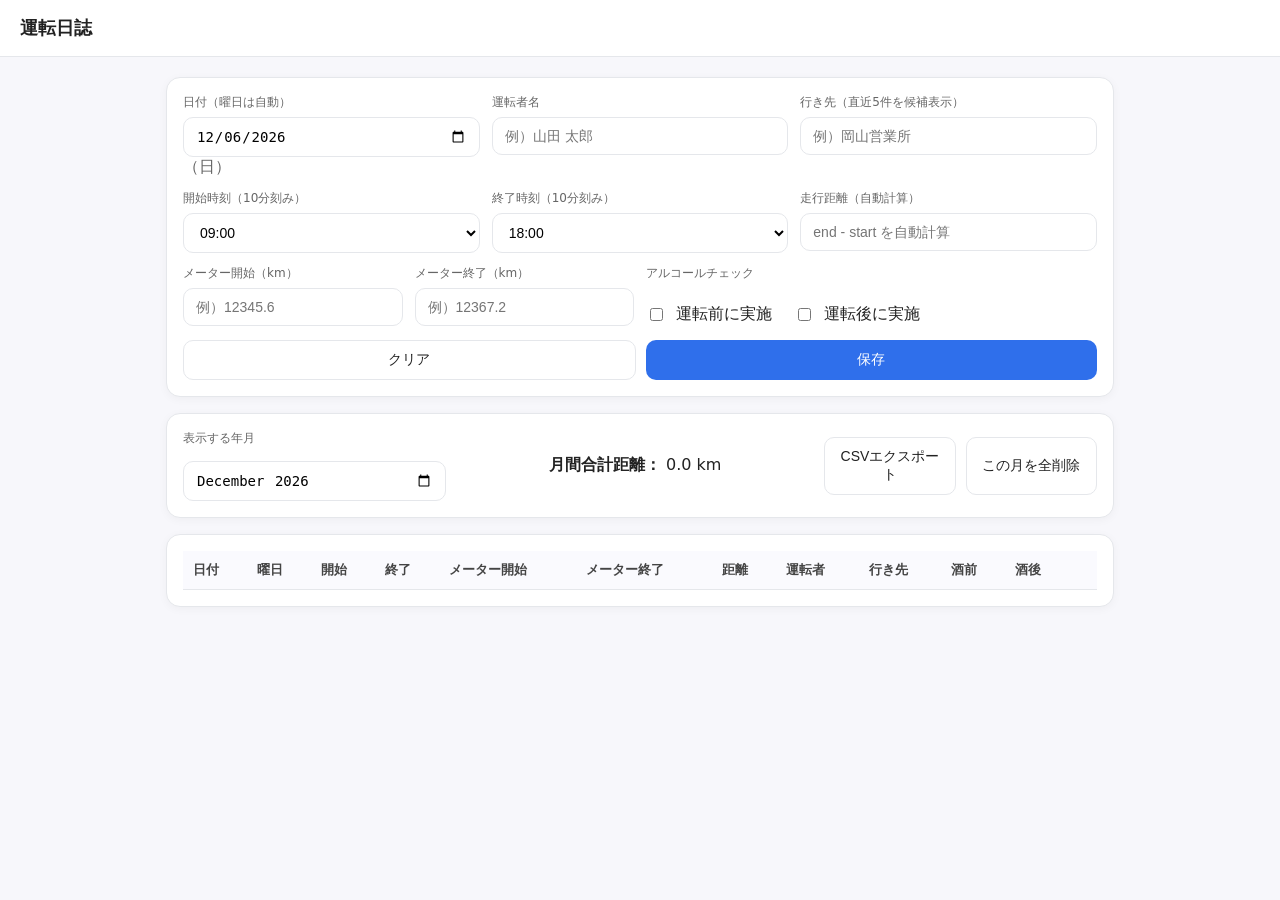
==== index.html @ 1d0e56ef "Update index.html" ====
<!doctype html>
<html lang="ja">
<head>
<meta charset="utf-8"/>
<meta name="viewport" content="width=device-width, initial-scale=1"/>
<title>運転日誌（同期版）</title>
<style>
:root{--bg:#f7f7fb;--card:#fff;--text:#222;--muted:#666;--accent:#2f6feb;--border:#e5e7eb}
*{box-sizing:border-box}
body{margin:0;background:var(--bg);color:var(--text);font-family:system-ui,-apple-system,Segoe UI,Roboto,Helvetica,Arial,sans-serif}
header{padding:16px 20px;border-bottom:1px solid var(--border);background:#fff;position:sticky;top:0;z-index:2}
header h1{margin:0;font-size:18px}
main{max-width:980px;margin:20px auto;padding:0 16px;display:grid;gap:16px}
.card{background:var(--card);border:1px solid var(--border);border-radius:14px;box-shadow:0 2px 10px rgba(0,0,0,.04)}
.section{padding:16px}
.grid{display:grid;gap:12px}
.grid.cols-2{grid-template-columns:repeat(2,minmax(0,1fr))}
.grid.cols-3{grid-template-columns:repeat(3,minmax(0,1fr))}
label{font-size:12px;color:var(--muted);display:block;margin-bottom:6px}
input,select,button{width:100%;padding:10px 12px;border:1px solid var(--border);border-radius:10px;background:#fff;font-size:14px}
input[type="checkbox"]{width:auto}
.row{display:flex;gap:10px;align-items:center;flex-wrap:wrap}
.btn{background:var(--accent);color:#fff;border:none;cursor:pointer}
.btn.secondary{background:#fff;color:#222;border:1px solid var(--border)}
.right{display:flex;gap:10px;justify-content:flex-end}
table{width:100%;border-collapse:collapse;font-size:13px}
th,td{padding:10px;border-bottom:1px solid var(--border);text-align:left;white-space:nowrap}
th{background:#fafafe;color:#444;font-weight:600}
.muted{color:var(--muted)}
.totals{display:flex;justify-content:space-between;align-items:center;gap:12px;flex-wrap:wrap}
@media (max-width:720px){.grid.cols-2,.grid.cols-3{grid-template-columns:1fr}}
</style>
</head>
<body>
<header><h1>運転日誌</h1></header>

<main>
  <!-- 入力フォーム -->
  <section class="card section">
    <div class="grid cols-3">
      <div>
        <label>日付（曜日は自動）</label>
        <input type="date" id="date">
        <div class="muted" id="weekday" aria-live="polite"></div>
      </div>
      <div>
        <label>運転者名</label>
        <input id="driver" placeholder="例）山田 太郎">
      </div>
      <div>
        <label>行き先（直近5件を候補表示）</label>
        <input id="destination" list="destList" placeholder="例）岡山営業所">
        <datalist id="destList"></datalist>
      </div>
    </div>

    <div class="grid cols-3" style="margin-top:12px">
      <div>
        <label>開始時刻（10分刻み）</label>
        <select id="startTime"></select>
      </div>
      <div>
        <label>終了時刻（10分刻み）</label>
        <select id="endTime"></select>
      </div>
      <div>
        <label>走行距離（自動計算）</label>
        <input id="distance" type="number" step="0.1" placeholder="end - start を自動計算" disabled>
      </div>
    </div>

    <div class="grid cols-2" style="margin-top:12px">
      <div class="grid cols-2">
        <div>
          <label>メーター開始（km）</label>
          <input id="odoStart" type="number" step="0.1" placeholder="例）12345.6">
        </div>
        <div>
          <label>メーター終了（km）</label>
          <input id="odoEnd" type="number" step="0.1" placeholder="例）12367.2">
        </div>
      </div>
      <div class="grid">
        <label>アルコールチェック</label>
        <div class="row">
          <input id="alcoholBefore" type="checkbox"><span>運転前に実施</span>
          <input id="alcoholAfter" type="checkbox" style="margin-left:16px"><span>運転後に実施</span>
        </div>
      </div>
    </div>

    <div class="right" style="margin-top:14px">
      <button class="btn secondary" id="clearForm">クリア</button>
      <button class="btn" id="save">保存</button>
    </div>
  </section>

  <!-- フィルタ & 集計 -->
  <section class="card section">
    <div class="totals">
      <div class="row" style="gap:8px">
        <label>表示する年月</label>
        <input type="month" id="monthFilter">
      </div>
      <div>
        <strong>月間合計距離：</strong>
        <span id="monthlyTotal">0.0</span> km
      </div>
      <div class="right">
        <button class="btn secondary" id="exportCsv">CSVエクスポート</button>
        <button class="btn secondary" id="deleteMonth">この月を全削除</button>
      </div>
    </div>
  </section>

  <!-- 一覧 -->
  <section class="card section">
    <div style="overflow:auto">
      <table id="table">
        <thead>
          <tr>
            <th>日付</th>
            <th>曜日</th>
            <th>開始</th>
            <th>終了</th>
            <th>メーター開始</th>
            <th>メーター終了</th>
            <th>距離</th>
            <th>運転者</th>
            <th>行き先</th>
            <th>酒前</th>
            <th>酒後</th>
            <th></th>
          </tr>
        </thead>
        <tbody></tbody>
      </table>
    </div>
  </section>
</main>

<script>
// === あなたのGAS URL（/exec） ===
const API_BASE = 'https://script.google.com/macros/s/AKfycbyMxpKLVGJuL5m6e-2Pxe4Hq-10i634lwPQ8N2By3hgVvMwodo6Y9wroMM7Lb8ryRH3ng/exec';

// ---- API helpers ----
async function apiGet(params){
  const url = API_BASE + '?' + new URLSearchParams(params).toString();
  const res = await fetch(url, { method:'GET' });
  if(!res.ok) throw new Error('GET ' + res.status);
  return res.json();
}
async function apiPost(payload){
  // プリフライト回避のため、ヘッダを付けず FormData で送る
  const fd = new FormData();
  fd.append('body', JSON.stringify(payload));

  const res = await fetch(API_BASE, { method:'POST', body: fd });
  if(!res.ok){ const t=await res.text().catch(()=> ''); throw new Error('POST '+res.status+' '+t); }
  return res.json();
}

// ---- Utils ----
const jpWeek = ["日","月","火","水","木","金","土"];
const pad = n => String(n).padStart(2,"0");
const isNum = v => typeof v === "number" && !Number.isNaN(v);
const toNumOrNull = (v) => { const n = Number(v); return Number.isFinite(n) ? n : null; };

function makeTimeOptions(){
  const selStart = document.getElementById("startTime");
  const selEnd = document.getElementById("endTime");
  selStart.innerHTML = ""; selEnd.innerHTML = "";
  for(let h=0; h<24; h++){
    for(let m=0; m<60; m+=10){
      const v = `${pad(h)}:${pad(m)}`;
      selStart.appendChild(new Option(v, v));
      selEnd.appendChild(new Option(v, v));
    }
  }
  selStart.value="09:00"; selEnd.value="18:00";
}
function getWeekdayStr(dateStr){
  if(!dateStr) return "";
  const d = new Date(dateStr + "T00:00:00");
  if(Number.isNaN(d.getTime())) return "";
  return jpWeek[d.getDay()];
}
function ymKey(dateStr){
  const d = new Date(dateStr + "T00:00:00");
  return `${d.getFullYear()}-${pad(d.getMonth()+1)}`;
}
function calcDistance(){
  const s = toNumOrNull(document.getElementById("odoStart").value);
  const e = toNumOrNull(document.getElementById("odoEnd").value);
  const out = document.getElementById("distance");
  if(isNum(s) && isNum(e) && e>=s) out.value=(e-s).toFixed(1);
  else out.value="";
}

// ---- Server storage (GAS) ----
async function loadMonth(month){
  const j = await apiGet({ action:'list', month });
  if(!j.ok) throw new Error(j.error||'list failed');
  return Array.isArray(j.rows) ? j.rows : [];
}
async function saveRowToServer(row){
  const j = await apiPost({ action:'save', row });
  if(!j.ok) throw new Error(j.error||'save failed');
}
async function deleteMonthOnServer(month){
  const j = await apiPost({ action:'deletemonth', month });
  if(!j.ok) throw new Error(j.error||'delete failed');
}
async function fetchDestHistory(){
  const j = await apiGet({ action:'destlist' });
  if(!j.ok) throw new Error(j.error||'destlist failed');
  return Array.isArray(j.list) ? j.list : [];
}
function renderDestListFrom(list){
  const dl = document.getElementById("destList");
  dl.innerHTML = "";
  list.forEach(txt => dl.appendChild(new Option(txt, txt)));
}

// ---- Table render（サーバデータを日付→開始で並べ替え）----
function safeFixed(value, digits=1){ return isNum(value) ? value.toFixed(digits) : ""; }

async function renderTable(){
  const month = document.getElementById("monthFilter").value;
  const tbody = document.querySelector("#table tbody");
  tbody.innerHTML = "";
  let total = 0;

  const rows = (await loadMonth(month))
    .slice()
    .sort((a,b)=>{
      const da = new Date((a.date||"") + "T00:00:00").getTime();
      const db = new Date((b.date||"") + "T00:00:00").getTime();
      if(da !== db) return da - db;
      return String(a.startTime||"").localeCompare(String(b.startTime||""));
    });

  rows.forEach((r) => {
    const tr = document.createElement("tr");
    const cells = [
      r.date || "", r.weekday || "",
      r.startTime || "", r.endTime || "",
      safeFixed(r.odoStart), safeFixed(r.odoEnd), safeFixed(r.distance),
      r.driver || "", r.destination || "",
      r.alcoholBefore ? "✓" : "", r.alcoholAfter ? "✓" : ""
    ];
    cells.forEach(c=>{
      const td=document.createElement("td"); td.textContent=(c ?? ""); tr.appendChild(td);
    });
    const tdAct = document.createElement("td");
    const del = document.createElement("button");
    del.textContent="削除"; del.className="btn secondary";
    del.onclick = async () => {
      if(!confirm(`${month} の全データを削除します。よろしいですか？`)) return;
      await deleteMonthOnServer(month);
      await renderTable();
    };
    tdAct.appendChild(del); tr.appendChild(tdAct);
    tbody.appendChild(tr);
    if(isNum(r.distance)) total += r.distance;
  });
  document.getElementById("monthlyTotal").textContent = total.toFixed(1);
}

// CSVエクスポート（サーバから読み直して生成）
async function exportCSV(){
  const m = document.getElementById("monthFilter").value;
  const rows = (await loadMonth(m)).slice().sort((a,b)=>{
    const da = new Date((a.date||"")+"T00:00:00").getTime();
    const db = new Date((b.date||"")+"T00:00:00").getTime();
    if(da!==db) return da-db;
    return String(a.startTime||"").localeCompare(String(b.startTime||""));
  });
  const header = ["日付","曜日","開始","終了","メーター開始","メーター終了","距離(km)","運転者","行き先","酒前","酒後"];
  const lines = [header.join(",")].concat(rows.map(r=>[
    r.date||"", r.weekday||"", r.startTime||"", r.endTime||"",
    isNum(r.odoStart)?r.odoStart:"", isNum(r.odoEnd)?r.odoEnd:"", isNum(r.distance)?r.distance:"",
    `"${String(r.driver||"").replace(/"/g,'""')}"`,
    `"${String(r.destination||"").replace(/"/g,'""')}"`,
    r.alcoholBefore?1:0, r.alcoholAfter?1:0
  ].join(",")));
  const blob = new Blob([lines.join("\n")],{type:"text/csv;charset=utf-8"});
  const a = document.createElement("a");
  a.href = URL.createObjectURL(blob);
  a.download = `drivelog_${m}.csv`;
  a.click();
  URL.revokeObjectURL(a.href);
}

// ---- Init ----
(function init(){
  makeTimeOptions();

  const today = new Date();
  const todayStr = `${today.getFullYear()}-${pad(today.getMonth()+1)}-${pad(today.getDate())}`;
  document.getElementById("date").value = todayStr;
  document.getElementById("weekday").textContent = `（${getWeekdayStr(todayStr)}）`;
  document.getElementById("monthFilter").value = ymKey(todayStr);

  // Events
  document.getElementById("date").addEventListener("change", e=>{
    const d = e.target.value;
    document.getElementById("weekday").textContent = `（${getWeekdayStr(d)}）`;
    document.getElementById("monthFilter").value = ymKey(d);
    renderTable();
  });
  document.getElementById("odoStart").addEventListener("input", calcDistance);
  document.getElementById("odoEnd").addEventListener("input", calcDistance);

  document.getElementById("save").addEventListener("click", async ()=>{
    try{
      const date = document.getElementById("date").value;
      if(!date){ alert("日付を入力してください"); return; }

      const odoStart = toNumOrNull(document.getElementById("odoStart").value);
      const odoEnd   = toNumOrNull(document.getElementById("odoEnd").value);
      if(isNum(odoStart) && isNum(odoEnd) && odoEnd < odoStart){
        alert("メーター終了はメーター開始以上にしてください");
        return;
      }

      const distanceField = document.getElementById("distance").value;
      const calc = (isNum(odoStart)&&isNum(odoEnd)) ? (odoEnd - odoStart) : null;
      const distance = toNumOrNull(distanceField) ?? calc;

      const row = {
        date,
        weekday: getWeekdayStr(date),
        startTime: document.getElementById("startTime").value || "",
        endTime: document.getElementById("endTime").value || "",
        odoStart: odoStart ?? null,
        odoEnd:   odoEnd   ?? null,
        distance: distance ?? null,
        driver: (document.getElementById("driver").value || "").trim(),
        destination: (document.getElementById("destination").value || "").trim(),
        alcoholBefore: document.getElementById("alcoholBefore").checked,
        alcoholAfter: document.getElementById("alcoholAfter").checked
      };

      await saveRowToServer(row);
      alert("保存しました");

      const list = await fetchDestHistory();
      renderDestListFrom(list);

      await renderTable();
    }catch(err){
      console.error(err);
      alert("保存中にエラー: " + err.message);
    }
  });

  document.getElementById("clearForm").addEventListener("click", ()=>{
    ["driver","destination","odoStart","odoEnd","distance"].forEach(id=>document.getElementById(id).value="");
    document.getElementById("startTime").value="09:00";
    document.getElementById("endTime").value="18:00";
    document.getElementById("alcoholBefore").checked=false;
    document.getElementById("alcoholAfter").checked=false;
  });

  document.getElementById("monthFilter").addEventListener("change", ()=>renderTable());
  document.getElementById("exportCsv").addEventListener("click", ()=>exportCSV());
  document.getElementById("deleteMonth").addEventListener("click", async ()=>{
    const m = document.getElementById("monthFilter").value;
    if(confirm(`${m} の全データを削除します。よろしいですか？`)){
      await deleteMonthOnServer(m);
      await renderTable();
    }
  });

  (async ()=>{
    try{
      const list = await fetchDestHistory();
      renderDestListFrom(list);
    }catch(e){ console.warn('destlist failed', e); }
    await renderTable();
  })();
})();
</script>
</body>
</html>
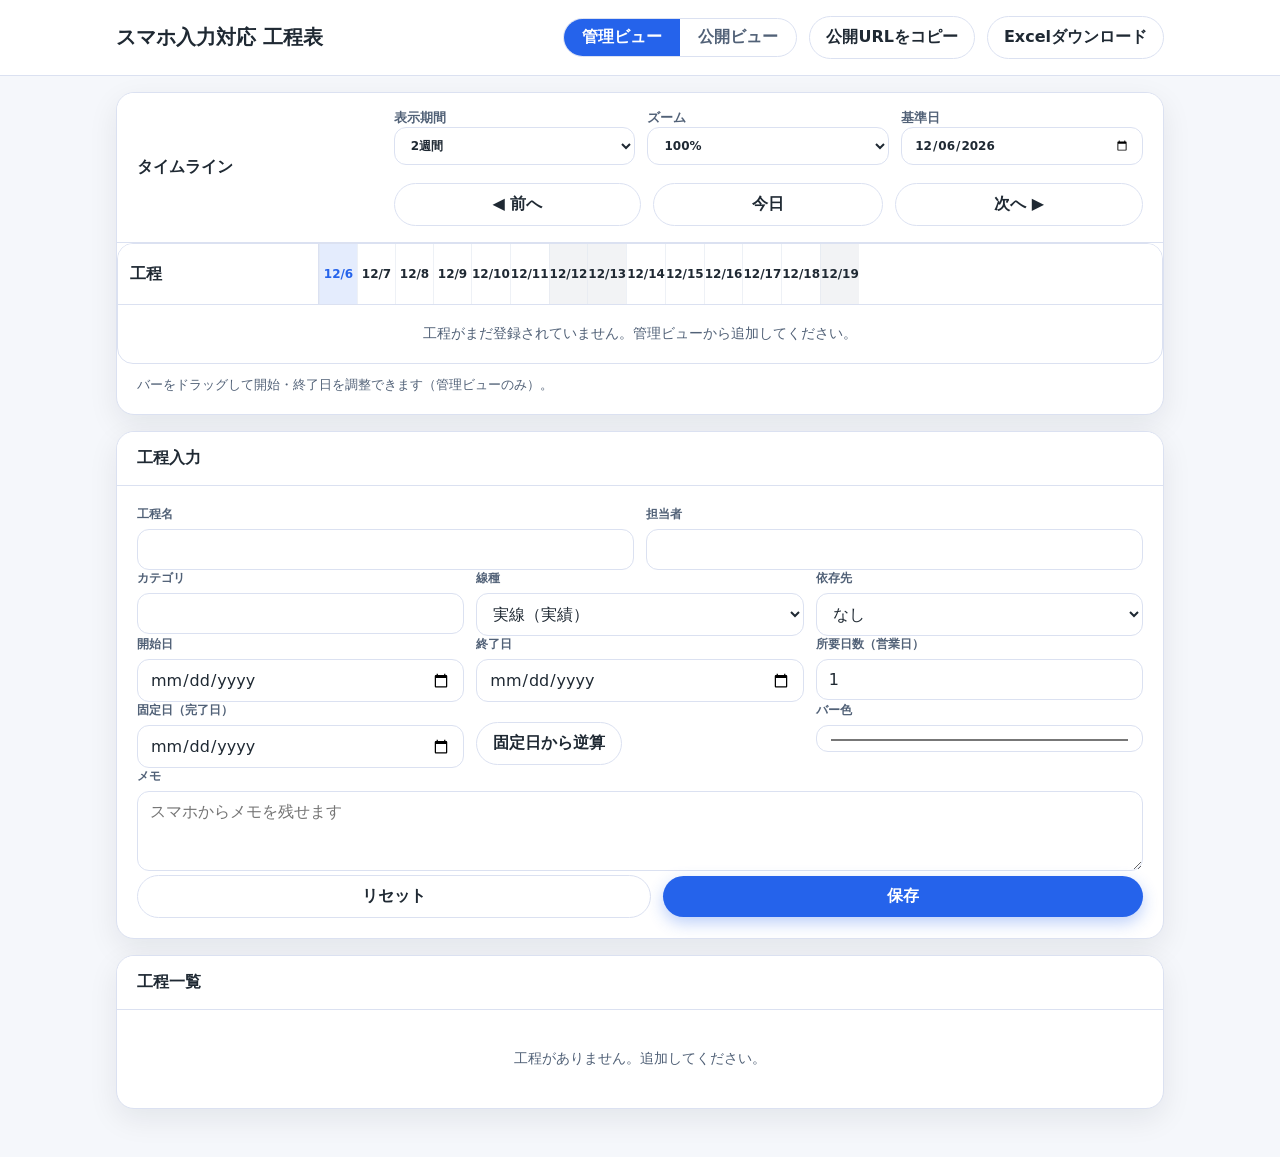
==== commit 795cbc38: "feat: build mobile-friendly process planner" ====
--- a/index.html
+++ b/index.html
@@ -1,386 +1,1405 @@
 <!doctype html>
 <html lang="ja">
 <head>
-<meta charset="utf-8"/>
-<meta name="viewport" content="width=device-width, initial-scale=1"/>
-<title>運転日誌（同期版）</title>
-<style>
-:root{--bg:#f7f7fb;--card:#fff;--text:#222;--muted:#666;--accent:#2f6feb;--border:#e5e7eb}
-*{box-sizing:border-box}
-body{margin:0;background:var(--bg);color:var(--text);font-family:system-ui,-apple-system,Segoe UI,Roboto,Helvetica,Arial,sans-serif}
-header{padding:16px 20px;border-bottom:1px solid var(--border);background:#fff;position:sticky;top:0;z-index:2}
-header h1{margin:0;font-size:18px}
-main{max-width:980px;margin:20px auto;padding:0 16px;display:grid;gap:16px}
-.card{background:var(--card);border:1px solid var(--border);border-radius:14px;box-shadow:0 2px 10px rgba(0,0,0,.04)}
-.section{padding:16px}
-.grid{display:grid;gap:12px}
-.grid.cols-2{grid-template-columns:repeat(2,minmax(0,1fr))}
-.grid.cols-3{grid-template-columns:repeat(3,minmax(0,1fr))}
-label{font-size:12px;color:var(--muted);display:block;margin-bottom:6px}
-input,select,button{width:100%;padding:10px 12px;border:1px solid var(--border);border-radius:10px;background:#fff;font-size:14px}
-input[type="checkbox"]{width:auto}
-.row{display:flex;gap:10px;align-items:center;flex-wrap:wrap}
-.btn{background:var(--accent);color:#fff;border:none;cursor:pointer}
-.btn.secondary{background:#fff;color:#222;border:1px solid var(--border)}
-.right{display:flex;gap:10px;justify-content:flex-end}
-table{width:100%;border-collapse:collapse;font-size:13px}
-th,td{padding:10px;border-bottom:1px solid var(--border);text-align:left;white-space:nowrap}
-th{background:#fafafe;color:#444;font-weight:600}
-.muted{color:var(--muted)}
-.totals{display:flex;justify-content:space-between;align-items:center;gap:12px;flex-wrap:wrap}
-@media (max-width:720px){.grid.cols-2,.grid.cols-3{grid-template-columns:1fr}}
-</style>
+  <meta charset="utf-8" />
+  <meta name="viewport" content="width=device-width, initial-scale=1" />
+  <title>スマホ入力対応 工程表</title>
+  <style>
+    :root {
+      color-scheme: light;
+      --bg: #f5f7fb;
+      --card: #ffffff;
+      --border: #dbe1f1;
+      --text: #1f2933;
+      --muted: #516177;
+      --accent: #2563eb;
+      --accent-soft: rgba(37, 99, 235, 0.16);
+      --danger: #e11d48;
+    }
+    * {
+      box-sizing: border-box;
+    }
+    body {
+      margin: 0;
+      font-family: "Noto Sans JP", "Hiragino Kaku Gothic ProN", system-ui, -apple-system, BlinkMacSystemFont, "Segoe UI", sans-serif;
+      background: var(--bg);
+      color: var(--text);
+    }
+    header {
+      position: sticky;
+      top: 0;
+      z-index: 20;
+      background: rgba(255, 255, 255, 0.92);
+      backdrop-filter: blur(10px);
+      border-bottom: 1px solid var(--border);
+    }
+    header .inner {
+      max-width: 1080px;
+      margin: 0 auto;
+      padding: 16px;
+      display: flex;
+      gap: 16px;
+      justify-content: space-between;
+      align-items: center;
+      flex-wrap: wrap;
+    }
+    h1 {
+      margin: 0;
+      font-size: 20px;
+      font-weight: 600;
+    }
+    main {
+      max-width: 1080px;
+      margin: 16px auto 48px;
+      padding: 0 16px;
+      display: grid;
+      gap: 16px;
+    }
+    .card {
+      background: var(--card);
+      border-radius: 18px;
+      border: 1px solid var(--border);
+      box-shadow: 0 10px 30px rgba(15, 23, 42, 0.08);
+      overflow: hidden;
+    }
+    .card > header,
+    .card > .section-header {
+      padding: 16px 20px;
+      border-bottom: 1px solid var(--border);
+      font-weight: 600;
+      display: flex;
+      gap: 12px;
+      align-items: center;
+      justify-content: space-between;
+    }
+    .card > .section-header h2 {
+      font-size: 16px;
+      margin: 0;
+    }
+    .card-body {
+      padding: 20px;
+      display: grid;
+      gap: 16px;
+    }
+    label {
+      font-size: 12px;
+      font-weight: 600;
+      color: var(--muted);
+      display: block;
+      margin-bottom: 6px;
+    }
+    input,
+    select,
+    textarea,
+    button {
+      font: inherit;
+    }
+    input,
+    select,
+    textarea {
+      width: 100%;
+      border-radius: 12px;
+      border: 1px solid var(--border);
+      padding: 10px 12px;
+      background: #fff;
+      color: var(--text);
+    }
+    textarea {
+      min-height: 80px;
+      resize: vertical;
+    }
+    button {
+      border-radius: 999px;
+      border: none;
+      padding: 10px 16px;
+      display: inline-flex;
+      gap: 6px;
+      align-items: center;
+      justify-content: center;
+      cursor: pointer;
+      font-weight: 600;
+      transition: transform 0.15s ease, box-shadow 0.15s ease;
+    }
+    button.primary {
+      background: var(--accent);
+      color: #fff;
+      box-shadow: 0 6px 16px rgba(37, 99, 235, 0.3);
+    }
+    button.secondary {
+      background: #fff;
+      color: var(--text);
+      border: 1px solid var(--border);
+    }
+    button.danger {
+      background: var(--danger);
+      color: #fff;
+    }
+    button:active {
+      transform: scale(0.97);
+    }
+    .muted {
+      color: var(--muted);
+      font-size: 13px;
+    }
+    .controls,
+    .toolbar {
+      display: flex;
+      flex-wrap: wrap;
+      gap: 12px;
+      align-items: center;
+    }
+    .controls > * {
+      flex: 1 1 160px;
+    }
+    .toolbar button {
+      flex: 1 1 auto;
+    }
+    .timeline-wrapper {
+      overflow-x: auto;
+      border-radius: 16px;
+      border: 1px solid var(--border);
+      background: #fff;
+      position: relative;
+    }
+    .timeline-content {
+      min-width: 280px;
+      position: relative;
+      --day-width: 44px;
+    }
+    .timeline-header,
+    .timeline-row {
+      display: grid;
+      grid-template-columns: 200px 1fr;
+      position: relative;
+    }
+    .timeline-header {
+      background: #fff;
+      border-bottom: 1px solid var(--border);
+      z-index: 2;
+    }
+    .timeline-label,
+    .timeline-day-strip {
+      position: relative;
+    }
+    .timeline-label {
+      padding: 12px;
+      font-weight: 600;
+      display: flex;
+      align-items: center;
+      gap: 6px;
+    }
+    .timeline-day-strip {
+      display: flex;
+      border-left: 1px solid var(--border);
+    }
+    .day-cell {
+      position: relative;
+      flex: 0 0 var(--day-width);
+      height: 52px;
+      border-left: 1px solid var(--border);
+      display: flex;
+      align-items: center;
+      justify-content: center;
+      font-size: 12px;
+      font-weight: 600;
+    }
+    .day-cell.weekend {
+      background: rgba(94, 106, 133, 0.08);
+    }
+    .day-cell.today {
+      background: rgba(37, 99, 235, 0.12);
+      color: var(--accent);
+    }
+    .timeline-row .timeline-label {
+      border-bottom: 1px solid var(--border);
+      background: linear-gradient(90deg, rgba(255, 255, 255, 0.96), rgba(255, 255, 255, 0));
+      position: sticky;
+      left: 0;
+      z-index: 1;
+    }
+    .timeline-row .timeline-day-strip {
+      border-bottom: 1px solid var(--border);
+      position: relative;
+      height: 60px;
+    }
+    .timeline-row:last-child .timeline-day-strip,
+    .timeline-row:last-child .timeline-label {
+      border-bottom: none;
+    }
+    .timeline-day-strip .day-cell {
+      height: 60px;
+      border-left: 1px solid rgba(226, 232, 240, 0.6);
+    }
+    .timeline-day-strip::after {
+      content: "";
+      position: absolute;
+      inset: 0;
+      pointer-events: none;
+    }
+    .today-line {
+      position: absolute;
+      top: 0;
+      bottom: 0;
+      width: 2px;
+      background: var(--accent);
+      z-index: 2;
+      pointer-events: none;
+    }
+    .task-bar {
+      position: absolute;
+      top: 50%;
+      transform: translateY(-50%);
+      height: 18px;
+      border-radius: 999px;
+      background: var(--accent-soft);
+      border: 2px solid var(--accent);
+      display: flex;
+      align-items: center;
+      padding: 0 12px;
+      gap: 8px;
+      color: var(--accent);
+      font-size: 12px;
+      font-weight: 600;
+      cursor: grab;
+      touch-action: pan-y;
+    }
+    .task-bar.dashed {
+      border-style: dashed;
+      background: rgba(37, 99, 235, 0.06);
+    }
+    .task-bar::after {
+      content: "";
+      position: absolute;
+      top: 50%;
+      right: -12px;
+      transform: translateY(-50%);
+      border-left: 12px solid currentColor;
+      border-top: 9px solid transparent;
+      border-bottom: 9px solid transparent;
+      opacity: 0.7;
+    }
+    .task-bar.dashed::after {
+      border-left-style: dashed;
+      border-left-color: rgba(37, 99, 235, 0.9);
+    }
+    .task-bar[data-mode="read-only"] {
+      cursor: default;
+    }
+    .handle {
+      position: absolute;
+      top: 0;
+      width: 16px;
+      height: 100%;
+      cursor: col-resize;
+      z-index: 2;
+    }
+    .handle.start { left: -4px; }
+    .handle.end { right: -16px; }
+    .handle.move {
+      inset: 0;
+      cursor: grab;
+      z-index: 1;
+    }
+    .task-meta {
+      font-size: 11px;
+      color: var(--muted);
+      display: block;
+    }
+    .list-table {
+      width: 100%;
+      border-collapse: collapse;
+      font-size: 13px;
+    }
+    .list-table th,
+    .list-table td {
+      padding: 10px 6px;
+      border-bottom: 1px solid var(--border);
+      text-align: left;
+    }
+    .list-table tbody tr {
+      cursor: pointer;
+    }
+    .badge {
+      display: inline-flex;
+      align-items: center;
+      justify-content: center;
+      border-radius: 999px;
+      padding: 2px 8px;
+      font-size: 11px;
+      background: rgba(37, 99, 235, 0.12);
+      color: var(--accent);
+      margin-left: 6px;
+    }
+    .empty-state {
+      padding: 20px;
+      text-align: center;
+      color: var(--muted);
+      font-size: 14px;
+    }
+    .public-only {
+      display: none;
+    }
+    .view-toggle {
+      display: inline-flex;
+      border-radius: 999px;
+      border: 1px solid var(--border);
+      background: rgba(255, 255, 255, 0.8);
+      overflow: hidden;
+    }
+    .view-toggle button {
+      border-radius: 0;
+      border: none;
+      background: transparent;
+      color: var(--muted);
+      padding: 8px 18px;
+      font-weight: 600;
+    }
+    .view-toggle button.active {
+      background: var(--accent);
+      color: #fff;
+      box-shadow: none;
+    }
+    .field-grid {
+      display: grid;
+      gap: 12px;
+    }
+    @media (min-width: 720px) {
+      .field-grid.cols-2 {
+        grid-template-columns: repeat(2, minmax(0, 1fr));
+      }
+      .field-grid.cols-3 {
+        grid-template-columns: repeat(3, minmax(0, 1fr));
+      }
+    }
+    @media (max-width: 719px) {
+      .timeline-header,
+      .timeline-row {
+        grid-template-columns: 160px 1fr;
+      }
+      .timeline-content {
+        --day-width: 52px;
+      }
+    }
+  </style>
+  <script src="https://cdn.sheetjs.com/xlsx-latest/package/dist/shim.min.js"></script>
+  <script src="https://cdn.sheetjs.com/xlsx-latest/package/dist/xlsx.full.min.js"></script>
 </head>
 <body>
-<header><h1>運転日誌</h1></header>
-
-<main>
-  <!-- 入力フォーム -->
-  <section class="card section">
-    <div class="grid cols-3">
-      <div>
-        <label>日付（曜日は自動）</label>
-        <input type="date" id="date">
-        <div class="muted" id="weekday" aria-live="polite"></div>
-      </div>
-      <div>
-        <label>運転者名</label>
-        <input id="driver" placeholder="例）山田 太郎">
-      </div>
-      <div>
-        <label>行き先（直近5件を候補表示）</label>
-        <input id="destination" list="destList" placeholder="例）岡山営業所">
-        <datalist id="destList"></datalist>
+  <header>
+    <div class="inner">
+      <h1>スマホ入力対応 工程表</h1>
+      <div class="toolbar">
+        <div class="view-toggle" role="group" aria-label="ビュー切替">
+          <button type="button" id="adminViewBtn" class="active">管理ビュー</button>
+          <button type="button" id="publicViewBtn">公開ビュー</button>
+        </div>
+        <button type="button" class="secondary" id="copyPublicLink">公開URLをコピー</button>
+        <button type="button" class="secondary" id="downloadExcel">Excelダウンロード</button>
       </div>
     </div>
-
-    <div class="grid cols-3" style="margin-top:12px">
-      <div>
-        <label>開始時刻（10分刻み）</label>
-        <select id="startTime"></select>
+  </header>
+  <main>
+    <section class="card">
+      <header class="section-header">
+        <h2>タイムライン</h2>
+        <div class="controls">
+          <label>
+            <span class="muted">表示期間</span>
+            <select id="rangeSelect">
+              <option value="2w">2週間</option>
+              <option value="1m">1ヶ月</option>
+              <option value="3m">3ヶ月</option>
+            </select>
+          </label>
+          <label>
+            <span class="muted">ズーム</span>
+            <select id="zoomSelect">
+              <option value="1">100%</option>
+              <option value="2">200%</option>
+            </select>
+          </label>
+          <label>
+            <span class="muted">基準日</span>
+            <input type="date" id="anchorDate" />
+          </label>
+          <div class="toolbar" style="flex:1 1 100%;justify-content:flex-end;">
+            <button type="button" class="secondary" id="prevRange">◀︎ 前へ</button>
+            <button type="button" class="secondary" id="todayBtn">今日</button>
+            <button type="button" class="secondary" id="nextRange">次へ ▶︎</button>
+          </div>
+        </div>
+      </header>
+      <div class="timeline-wrapper">
+        <div class="timeline-content" id="timeline"></div>
       </div>
-      <div>
-        <label>終了時刻（10分刻み）</label>
-        <select id="endTime"></select>
+      <div class="muted" style="padding:12px 20px 20px;">バーをドラッグして開始・終了日を調整できます（管理ビューのみ）。</div>
+    </section>
+
+    <section class="card admin-only" id="taskEditor">
+      <header class="section-header">
+        <h2>工程入力</h2>
+      </header>
+      <div class="card-body">
+        <form id="taskForm" autocomplete="off">
+          <input type="hidden" id="taskId" />
+          <div class="field-grid cols-2">
+            <div>
+              <label for="taskName">工程名</label>
+              <input id="taskName" list="taskNameList" required />
+              <datalist id="taskNameList"></datalist>
+            </div>
+            <div>
+              <label for="owner">担当者</label>
+              <input id="owner" list="ownerList" />
+              <datalist id="ownerList"></datalist>
+            </div>
+          </div>
+          <div class="field-grid cols-3">
+            <div>
+              <label for="category">カテゴリ</label>
+              <input id="category" list="categoryList" />
+              <datalist id="categoryList"></datalist>
+            </div>
+            <div>
+              <label for="lineStyle">線種</label>
+              <select id="lineStyle">
+                <option value="solid">実線（実績）</option>
+                <option value="dashed">破線（予定）</option>
+              </select>
+            </div>
+            <div>
+              <label for="dependency">依存先</label>
+              <select id="dependency">
+                <option value="">なし</option>
+              </select>
+            </div>
+          </div>
+          <div class="field-grid cols-3">
+            <div>
+              <label for="startDate">開始日</label>
+              <input type="date" id="startDate" required />
+            </div>
+            <div>
+              <label for="endDate">終了日</label>
+              <input type="date" id="endDate" required />
+            </div>
+            <div>
+              <label for="duration">所要日数（営業日）</label>
+              <input type="number" id="duration" min="1" value="1" />
+            </div>
+          </div>
+          <div class="field-grid cols-3">
+            <div>
+              <label for="fixedEnd">固定日（完了日）</label>
+              <input type="date" id="fixedEnd" />
+            </div>
+            <div>
+              <label>&nbsp;</label>
+              <button type="button" class="secondary" id="recalcFromFixed">固定日から逆算</button>
+            </div>
+            <div>
+              <label for="color">バー色</label>
+              <input type="color" id="color" value="#2563eb" />
+            </div>
+          </div>
+          <div>
+            <label for="memo">メモ</label>
+            <textarea id="memo" placeholder="スマホからメモを残せます"></textarea>
+          </div>
+          <div class="toolbar" style="justify-content:flex-end;">
+            <button type="button" class="secondary" id="resetForm">リセット</button>
+            <button type="button" class="danger" id="deleteTask" style="display:none;">削除</button>
+            <button type="submit" class="primary" id="saveTask">保存</button>
+          </div>
+        </form>
       </div>
-      <div>
-        <label>走行距離（自動計算）</label>
-        <input id="distance" type="number" step="0.1" placeholder="end - start を自動計算" disabled>
-      </div>
-    </div>
-
-    <div class="grid cols-2" style="margin-top:12px">
-      <div class="grid cols-2">
-        <div>
-          <label>メーター開始（km）</label>
-          <input id="odoStart" type="number" step="0.1" placeholder="例）12345.6">
-        </div>
-        <div>
-          <label>メーター終了（km）</label>
-          <input id="odoEnd" type="number" step="0.1" placeholder="例）12367.2">
-        </div>
-      </div>
-      <div class="grid">
-        <label>アルコールチェック</label>
-        <div class="row">
-          <input id="alcoholBefore" type="checkbox"><span>運転前に実施</span>
-          <input id="alcoholAfter" type="checkbox" style="margin-left:16px"><span>運転後に実施</span>
-        </div>
-      </div>
-    </div>
-
-    <div class="right" style="margin-top:14px">
-      <button class="btn secondary" id="clearForm">クリア</button>
-      <button class="btn" id="save">保存</button>
-    </div>
-  </section>
-
-  <!-- フィルタ & 集計 -->
-  <section class="card section">
-    <div class="totals">
-      <div class="row" style="gap:8px">
-        <label>表示する年月</label>
-        <input type="month" id="monthFilter">
-      </div>
-      <div>
-        <strong>月間合計距離：</strong>
-        <span id="monthlyTotal">0.0</span> km
-      </div>
-      <div class="right">
-        <button class="btn secondary" id="exportCsv">CSVエクスポート</button>
-        <button class="btn secondary" id="deleteMonth">この月を全削除</button>
-      </div>
-    </div>
-  </section>
-
-  <!-- 一覧 -->
-  <section class="card section">
-    <div style="overflow:auto">
-      <table id="table">
+    </section>
+
+    <section class="card admin-only">
+      <header class="section-header">
+        <h2>工程一覧</h2>
+      </header>
+      <div class="card-body" id="taskList"></div>
+    </section>
+
+    <section class="card public-only" id="publicInfo">
+      <header class="section-header">
+        <h2>工程一覧</h2>
+      </header>
+      <div class="card-body" id="publicList"></div>
+    </section>
+  </main>
+
+  <script>
+    const STORAGE_KEY = 'process-planner-state-v1';
+    const MEMORY_KEY = 'process-planner-memory-v1';
+
+    const defaultState = () => ({
+      tasks: [],
+      range: '2w',
+      zoom: 1,
+      anchorDate: formatISO(new Date()),
+    });
+
+    let state = loadState();
+    let memory = loadMemory();
+
+    function loadState() {
+      try {
+        const raw = localStorage.getItem(STORAGE_KEY);
+        if (!raw) return defaultState();
+        const parsed = JSON.parse(raw);
+        return {
+          ...defaultState(),
+          ...parsed,
+          tasks: Array.isArray(parsed.tasks) ? parsed.tasks : [],
+        };
+      } catch (e) {
+        console.warn('state load failed', e);
+        return defaultState();
+      }
+    }
+
+    function loadMemory() {
+      try {
+        const raw = localStorage.getItem(MEMORY_KEY);
+        if (!raw) return { names: [], owners: [], categories: [] };
+        const parsed = JSON.parse(raw);
+        return {
+          names: parsed.names ?? [],
+          owners: parsed.owners ?? [],
+          categories: parsed.categories ?? [],
+        };
+      } catch (e) {
+        console.warn('memory load failed', e);
+        return { names: [], owners: [], categories: [] };
+      }
+    }
+
+    function saveState() {
+      localStorage.setItem(STORAGE_KEY, JSON.stringify(state));
+    }
+
+    function saveMemory() {
+      localStorage.setItem(MEMORY_KEY, JSON.stringify(memory));
+    }
+
+    const today = new Date();
+    const MS_PER_DAY = 24 * 60 * 60 * 1000;
+
+    const els = {
+      timeline: document.getElementById('timeline'),
+      range: document.getElementById('rangeSelect'),
+      zoom: document.getElementById('zoomSelect'),
+      anchorDate: document.getElementById('anchorDate'),
+      prevRange: document.getElementById('prevRange'),
+      nextRange: document.getElementById('nextRange'),
+      todayBtn: document.getElementById('todayBtn'),
+      adminViewBtn: document.getElementById('adminViewBtn'),
+      publicViewBtn: document.getElementById('publicViewBtn'),
+      copyPublicLink: document.getElementById('copyPublicLink'),
+      downloadExcel: document.getElementById('downloadExcel'),
+      taskForm: document.getElementById('taskForm'),
+      taskList: document.getElementById('taskList'),
+      publicList: document.getElementById('publicList'),
+      taskId: document.getElementById('taskId'),
+      taskName: document.getElementById('taskName'),
+      owner: document.getElementById('owner'),
+      category: document.getElementById('category'),
+      startDate: document.getElementById('startDate'),
+      endDate: document.getElementById('endDate'),
+      duration: document.getElementById('duration'),
+      fixedEnd: document.getElementById('fixedEnd'),
+      lineStyle: document.getElementById('lineStyle'),
+      dependency: document.getElementById('dependency'),
+      color: document.getElementById('color'),
+      memo: document.getElementById('memo'),
+      resetForm: document.getElementById('resetForm'),
+      deleteTask: document.getElementById('deleteTask'),
+      recalcFromFixed: document.getElementById('recalcFromFixed'),
+    };
+
+    const adminSections = document.querySelectorAll('.admin-only');
+    const publicSections = document.querySelectorAll('.public-only');
+
+    const urlParams = new URLSearchParams(location.search);
+    const modeFromUrl = urlParams.get('mode');
+    let currentMode = modeFromUrl === 'public' ? 'public' : 'admin';
+
+    init();
+
+    function init() {
+      els.range.value = state.range;
+      els.zoom.value = String(state.zoom);
+      els.anchorDate.value = state.anchorDate;
+      renderTimeline();
+      renderTaskList();
+      renderPublicList();
+      populateMemoryLists();
+      populateDependencyList();
+      applyMode();
+      bindEvents();
+    }
+
+    function bindEvents() {
+      els.range.addEventListener('change', () => {
+        state.range = els.range.value;
+        adjustAnchorForRange();
+        saveState();
+        renderTimeline();
+      });
+      els.zoom.addEventListener('change', () => {
+        state.zoom = Number(els.zoom.value);
+        saveState();
+        renderTimeline();
+      });
+      els.anchorDate.addEventListener('change', () => {
+        if (els.anchorDate.value) {
+          state.anchorDate = els.anchorDate.value;
+          saveState();
+          renderTimeline();
+        }
+      });
+      els.prevRange.addEventListener('click', () => shiftAnchor(-1));
+      els.nextRange.addEventListener('click', () => shiftAnchor(1));
+      els.todayBtn.addEventListener('click', () => {
+        state.anchorDate = formatISO(today);
+        els.anchorDate.value = state.anchorDate;
+        saveState();
+        renderTimeline();
+      });
+      els.taskForm.addEventListener('submit', handleFormSubmit);
+      els.resetForm.addEventListener('click', resetForm);
+      els.deleteTask.addEventListener('click', handleDeleteTask);
+      els.recalcFromFixed.addEventListener('click', handleRecalcFromFixed);
+      els.startDate.addEventListener('change', syncDurationFromDates);
+      els.endDate.addEventListener('change', syncDurationFromDates);
+      els.duration.addEventListener('change', handleDurationChange);
+      els.adminViewBtn.addEventListener('click', () => setMode('admin'));
+      els.publicViewBtn.addEventListener('click', () => setMode('public'));
+      els.copyPublicLink.addEventListener('click', copyPublicUrl);
+      els.downloadExcel.addEventListener('click', downloadExcel);
+      window.addEventListener('resize', renderTimeline);
+    }
+
+    function setMode(nextMode) {
+      currentMode = nextMode;
+      if (nextMode === 'public') {
+        urlParams.set('mode', 'public');
+      } else {
+        urlParams.delete('mode');
+      }
+      const newUrl = `${location.pathname}?${urlParams.toString()}`.replace(/\?$/, '');
+      history.replaceState({}, '', newUrl);
+      applyMode();
+      renderTimeline();
+      renderTaskList();
+      renderPublicList();
+    }
+
+    function applyMode() {
+      const isPublic = currentMode === 'public';
+      els.adminViewBtn.classList.toggle('active', !isPublic);
+      els.publicViewBtn.classList.toggle('active', isPublic);
+      adminSections.forEach((el) => (el.style.display = isPublic ? 'none' : 'block'));
+      publicSections.forEach((el) => (el.style.display = isPublic ? 'block' : 'none'));
+    }
+
+    function adjustAnchorForRange() {
+      const anchor = parseISO(state.anchorDate);
+      if (state.range === '1m') {
+        anchor.setDate(1);
+      } else if (state.range === '3m') {
+        anchor.setDate(1);
+        anchor.setMonth(anchor.getMonth() - (anchor.getMonth() % 3));
+      }
+      state.anchorDate = formatISO(anchor);
+      els.anchorDate.value = state.anchorDate;
+    }
+
+    function shiftAnchor(direction) {
+      const anchor = parseISO(state.anchorDate);
+      if (state.range === '2w') {
+        anchor.setDate(anchor.getDate() + direction * 14);
+      } else if (state.range === '1m') {
+        anchor.setMonth(anchor.getMonth() + direction);
+        anchor.setDate(1);
+      } else {
+        anchor.setMonth(anchor.getMonth() + direction * 3);
+        anchor.setDate(1);
+      }
+      state.anchorDate = formatISO(anchor);
+      els.anchorDate.value = state.anchorDate;
+      saveState();
+      renderTimeline();
+    }
+
+    function getRangeDates() {
+      const anchor = parseISO(state.anchorDate);
+      let startDate = new Date(anchor);
+      let totalDays = 14;
+      if (state.range === '1m') {
+        startDate.setDate(1);
+        totalDays = daysInMonth(startDate.getFullYear(), startDate.getMonth());
+      } else if (state.range === '3m') {
+        startDate.setDate(1);
+        const month = startDate.getMonth();
+        const year = startDate.getFullYear();
+        const daysFirstMonth = daysInMonth(year, month);
+        const secondMonth = (month + 1) % 12;
+        const secondYear = month + 1 >= 12 ? year + 1 : year;
+        const daysSecondMonth = daysInMonth(secondYear, secondMonth);
+        const thirdMonth = (month + 2) % 12;
+        const thirdYear = month + 2 >= 12 ? year + 1 : year;
+        const daysThirdMonth = daysInMonth(thirdYear, thirdMonth);
+        totalDays = daysFirstMonth + daysSecondMonth + daysThirdMonth;
+      }
+      const dates = [];
+      for (let i = 0; i < totalDays; i++) {
+        const d = new Date(startDate);
+        d.setDate(startDate.getDate() + i);
+        dates.push(d);
+      }
+      return dates;
+    }
+
+    function renderTimeline() {
+      const dates = getRangeDates();
+      if (!dates.length) return;
+      const dayWidth = 38 * state.zoom;
+      els.timeline.style.setProperty('--day-width', `${dayWidth}px`);
+      els.timeline.innerHTML = '';
+      const header = document.createElement('div');
+      header.className = 'timeline-header';
+      const label = document.createElement('div');
+      label.className = 'timeline-label';
+      label.textContent = '工程';
+      const dayStrip = document.createElement('div');
+      dayStrip.className = 'timeline-day-strip';
+      dates.forEach((date) => {
+        const cell = document.createElement('div');
+        cell.className = 'day-cell';
+        const formatted = `${date.getMonth() + 1}/${date.getDate()}`;
+        cell.textContent = formatted;
+        if (isHoliday(date)) cell.classList.add('weekend');
+        if (isSameDate(date, today)) cell.classList.add('today');
+        dayStrip.appendChild(cell);
+      });
+      header.appendChild(label);
+      header.appendChild(dayStrip);
+      els.timeline.appendChild(header);
+
+      const rangeStart = dates[0];
+      const rangeLength = dates.length;
+      const rangeEnd = addDays(rangeStart, rangeLength - 1);
+      const totalWidth = rangeLength * dayWidth;
+
+      const todayIndex = dates.findIndex((d) => isSameDate(d, today));
+
+      state.tasks
+        .slice()
+        .sort((a, b) => (a.start > b.start ? 1 : -1))
+        .forEach((task) => {
+          const row = document.createElement('div');
+          row.className = 'timeline-row';
+          const taskLabel = document.createElement('div');
+          taskLabel.className = 'timeline-label';
+          taskLabel.innerHTML = `${escapeHtml(task.name)}<span class="badge">${task.lineStyle === 'dashed' ? '予定' : '実績'}</span>`;
+          if (task.owner) {
+            const meta = document.createElement('span');
+            meta.className = 'task-meta';
+            meta.textContent = task.owner;
+            taskLabel.appendChild(meta);
+          }
+          row.appendChild(taskLabel);
+
+          const strip = document.createElement('div');
+          strip.className = 'timeline-day-strip';
+          strip.style.setProperty('width', `${totalWidth}px`);
+          strip.style.position = 'relative';
+          dates.forEach((d) => {
+            const cell = document.createElement('div');
+            cell.className = 'day-cell';
+            if (isHoliday(d)) cell.classList.add('weekend');
+            if (isSameDate(d, today)) cell.classList.add('today');
+            strip.appendChild(cell);
+          });
+
+          const taskStart = parseISO(task.start);
+          const taskEnd = parseISO(task.end);
+          if (taskStart <= rangeEnd && taskEnd >= rangeStart) {
+            const bar = document.createElement('div');
+            bar.className = 'task-bar';
+            bar.dataset.id = task.id;
+            bar.dataset.mode = currentMode === 'public' ? 'read-only' : 'editable';
+            if (task.lineStyle === 'dashed') bar.classList.add('dashed');
+            const color = task.color || '#2563eb';
+            bar.style.borderColor = color;
+            bar.style.color = color;
+            bar.style.background = task.lineStyle === 'dashed'
+              ? hexToRgba(color, 0.12)
+              : hexToRgba(color, 0.2);
+            bar.title = `${task.name}\n${task.start} → ${task.end}`;
+            bar.innerHTML = `<span>${escapeHtml(task.name)}</span>`;
+            positionTaskBar(bar, task, rangeStart, dayWidth, rangeLength);
+
+            if (currentMode === 'admin') {
+              attachDrag(bar, task.id, dayWidth, rangeStart, rangeLength);
+              bar.addEventListener('click', () => fillForm(task.id));
+            }
+            strip.appendChild(bar);
+          }
+
+          if (todayIndex >= 0) {
+            const line = document.createElement('div');
+            line.className = 'today-line';
+            line.style.left = `${todayIndex * dayWidth + dayWidth / 2}px`;
+            strip.appendChild(line);
+          }
+
+          row.appendChild(strip);
+          els.timeline.appendChild(row);
+        });
+
+      if (!state.tasks.length) {
+        const empty = document.createElement('div');
+        empty.className = 'empty-state';
+        empty.textContent = '工程がまだ登録されていません。管理ビューから追加してください。';
+        els.timeline.appendChild(empty);
+      }
+    }
+
+    function renderTaskList() {
+      if (currentMode === 'public') return;
+      if (!state.tasks.length) {
+        els.taskList.innerHTML = '<div class="empty-state">工程がありません。追加してください。</div>';
+        return;
+      }
+      const table = document.createElement('table');
+      table.className = 'list-table';
+      table.innerHTML = `
         <thead>
           <tr>
-            <th>日付</th>
-            <th>曜日</th>
-            <th>開始</th>
-            <th>終了</th>
-            <th>メーター開始</th>
-            <th>メーター終了</th>
-            <th>距離</th>
-            <th>運転者</th>
-            <th>行き先</th>
-            <th>酒前</th>
-            <th>酒後</th>
-            <th></th>
+            <th>工程名</th>
+            <th>担当</th>
+            <th>期間</th>
+            <th>営業日数</th>
+            <th>依存先</th>
           </tr>
         </thead>
         <tbody></tbody>
-      </table>
-    </div>
-  </section>
-</main>
-
-<script>
-// === あなたのGAS URL（/exec） ===
-const API_BASE = 'https://script.google.com/macros/s/AKfycbyMxpKLVGJuL5m6e-2Pxe4Hq-10i634lwPQ8N2By3hgVvMwodo6Y9wroMM7Lb8ryRH3ng/exec';
-
-// ---- API helpers ----
-async function apiGet(params){
-  const url = API_BASE + '?' + new URLSearchParams(params).toString();
-  const res = await fetch(url, { method:'GET' });
-  if(!res.ok) throw new Error('GET ' + res.status);
-  return res.json();
-}
-async function apiPost(payload){
-  // プリフライト回避のため、ヘッダを付けず FormData で送る
-  const fd = new FormData();
-  fd.append('body', JSON.stringify(payload));
-
-  const res = await fetch(API_BASE, { method:'POST', body: fd });
-  if(!res.ok){ const t=await res.text().catch(()=> ''); throw new Error('POST '+res.status+' '+t); }
-  return res.json();
-}
-
-// ---- Utils ----
-const jpWeek = ["日","月","火","水","木","金","土"];
-const pad = n => String(n).padStart(2,"0");
-const isNum = v => typeof v === "number" && !Number.isNaN(v);
-const toNumOrNull = (v) => { const n = Number(v); return Number.isFinite(n) ? n : null; };
-
-function makeTimeOptions(){
-  const selStart = document.getElementById("startTime");
-  const selEnd = document.getElementById("endTime");
-  selStart.innerHTML = ""; selEnd.innerHTML = "";
-  for(let h=0; h<24; h++){
-    for(let m=0; m<60; m+=10){
-      const v = `${pad(h)}:${pad(m)}`;
-      selStart.appendChild(new Option(v, v));
-      selEnd.appendChild(new Option(v, v));
-    }
-  }
-  selStart.value="09:00"; selEnd.value="18:00";
-}
-function getWeekdayStr(dateStr){
-  if(!dateStr) return "";
-  const d = new Date(dateStr + "T00:00:00");
-  if(Number.isNaN(d.getTime())) return "";
-  return jpWeek[d.getDay()];
-}
-function ymKey(dateStr){
-  const d = new Date(dateStr + "T00:00:00");
-  return `${d.getFullYear()}-${pad(d.getMonth()+1)}`;
-}
-function calcDistance(){
-  const s = toNumOrNull(document.getElementById("odoStart").value);
-  const e = toNumOrNull(document.getElementById("odoEnd").value);
-  const out = document.getElementById("distance");
-  if(isNum(s) && isNum(e) && e>=s) out.value=(e-s).toFixed(1);
-  else out.value="";
-}
-
-// ---- Server storage (GAS) ----
-async function loadMonth(month){
-  const j = await apiGet({ action:'list', month });
-  if(!j.ok) throw new Error(j.error||'list failed');
-  return Array.isArray(j.rows) ? j.rows : [];
-}
-async function saveRowToServer(row){
-  const j = await apiPost({ action:'save', row });
-  if(!j.ok) throw new Error(j.error||'save failed');
-}
-async function deleteMonthOnServer(month){
-  const j = await apiPost({ action:'deletemonth', month });
-  if(!j.ok) throw new Error(j.error||'delete failed');
-}
-async function fetchDestHistory(){
-  const j = await apiGet({ action:'destlist' });
-  if(!j.ok) throw new Error(j.error||'destlist failed');
-  return Array.isArray(j.list) ? j.list : [];
-}
-function renderDestListFrom(list){
-  const dl = document.getElementById("destList");
-  dl.innerHTML = "";
-  list.forEach(txt => dl.appendChild(new Option(txt, txt)));
-}
-
-// ---- Table render（サーバデータを日付→開始で並べ替え）----
-function safeFixed(value, digits=1){ return isNum(value) ? value.toFixed(digits) : ""; }
-
-async function renderTable(){
-  const month = document.getElementById("monthFilter").value;
-  const tbody = document.querySelector("#table tbody");
-  tbody.innerHTML = "";
-  let total = 0;
-
-  const rows = (await loadMonth(month))
-    .slice()
-    .sort((a,b)=>{
-      const da = new Date((a.date||"") + "T00:00:00").getTime();
-      const db = new Date((b.date||"") + "T00:00:00").getTime();
-      if(da !== db) return da - db;
-      return String(a.startTime||"").localeCompare(String(b.startTime||""));
-    });
-
-  rows.forEach((r) => {
-    const tr = document.createElement("tr");
-    const cells = [
-      r.date || "", r.weekday || "",
-      r.startTime || "", r.endTime || "",
-      safeFixed(r.odoStart), safeFixed(r.odoEnd), safeFixed(r.distance),
-      r.driver || "", r.destination || "",
-      r.alcoholBefore ? "✓" : "", r.alcoholAfter ? "✓" : ""
-    ];
-    cells.forEach(c=>{
-      const td=document.createElement("td"); td.textContent=(c ?? ""); tr.appendChild(td);
-    });
-    const tdAct = document.createElement("td");
-    const del = document.createElement("button");
-    del.textContent="削除"; del.className="btn secondary";
-    del.onclick = async () => {
-      if(!confirm(`${month} の全データを削除します。よろしいですか？`)) return;
-      await deleteMonthOnServer(month);
-      await renderTable();
-    };
-    tdAct.appendChild(del); tr.appendChild(tdAct);
-    tbody.appendChild(tr);
-    if(isNum(r.distance)) total += r.distance;
-  });
-  document.getElementById("monthlyTotal").textContent = total.toFixed(1);
-}
-
-// CSVエクスポート（サーバから読み直して生成）
-async function exportCSV(){
-  const m = document.getElementById("monthFilter").value;
-  const rows = (await loadMonth(m)).slice().sort((a,b)=>{
-    const da = new Date((a.date||"")+"T00:00:00").getTime();
-    const db = new Date((b.date||"")+"T00:00:00").getTime();
-    if(da!==db) return da-db;
-    return String(a.startTime||"").localeCompare(String(b.startTime||""));
-  });
-  const header = ["日付","曜日","開始","終了","メーター開始","メーター終了","距離(km)","運転者","行き先","酒前","酒後"];
-  const lines = [header.join(",")].concat(rows.map(r=>[
-    r.date||"", r.weekday||"", r.startTime||"", r.endTime||"",
-    isNum(r.odoStart)?r.odoStart:"", isNum(r.odoEnd)?r.odoEnd:"", isNum(r.distance)?r.distance:"",
-    `"${String(r.driver||"").replace(/"/g,'""')}"`,
-    `"${String(r.destination||"").replace(/"/g,'""')}"`,
-    r.alcoholBefore?1:0, r.alcoholAfter?1:0
-  ].join(",")));
-  const blob = new Blob([lines.join("\n")],{type:"text/csv;charset=utf-8"});
-  const a = document.createElement("a");
-  a.href = URL.createObjectURL(blob);
-  a.download = `drivelog_${m}.csv`;
-  a.click();
-  URL.revokeObjectURL(a.href);
-}
-
-// ---- Init ----
-(function init(){
-  makeTimeOptions();
-
-  const today = new Date();
-  const todayStr = `${today.getFullYear()}-${pad(today.getMonth()+1)}-${pad(today.getDate())}`;
-  document.getElementById("date").value = todayStr;
-  document.getElementById("weekday").textContent = `（${getWeekdayStr(todayStr)}）`;
-  document.getElementById("monthFilter").value = ymKey(todayStr);
-
-  // Events
-  document.getElementById("date").addEventListener("change", e=>{
-    const d = e.target.value;
-    document.getElementById("weekday").textContent = `（${getWeekdayStr(d)}）`;
-    document.getElementById("monthFilter").value = ymKey(d);
-    renderTable();
-  });
-  document.getElementById("odoStart").addEventListener("input", calcDistance);
-  document.getElementById("odoEnd").addEventListener("input", calcDistance);
-
-  document.getElementById("save").addEventListener("click", async ()=>{
-    try{
-      const date = document.getElementById("date").value;
-      if(!date){ alert("日付を入力してください"); return; }
-
-      const odoStart = toNumOrNull(document.getElementById("odoStart").value);
-      const odoEnd   = toNumOrNull(document.getElementById("odoEnd").value);
-      if(isNum(odoStart) && isNum(odoEnd) && odoEnd < odoStart){
-        alert("メーター終了はメーター開始以上にしてください");
+      `;
+      const tbody = table.querySelector('tbody');
+      state.tasks
+        .slice()
+        .sort((a, b) => (a.start > b.start ? 1 : -1))
+        .forEach((task) => {
+          const tr = document.createElement('tr');
+          tr.innerHTML = `
+            <td>${escapeHtml(task.name)}</td>
+            <td>${escapeHtml(task.owner || '')}</td>
+            <td>${task.start}〜${task.end}</td>
+            <td style="text-align:center;">${task.duration}</td>
+            <td>${dependencyLabel(task.dependency)}</td>
+          `;
+          tr.addEventListener('click', () => fillForm(task.id));
+          tbody.appendChild(tr);
+        });
+      els.taskList.innerHTML = '';
+      els.taskList.appendChild(table);
+    }
+
+    function renderPublicList() {
+      if (!state.tasks.length) {
+        publicSections.forEach((el) => (el.style.display = currentMode === 'public' ? 'block' : 'none'));
+        els.publicList.innerHTML = '<div class="empty-state">工程は登録されていません。</div>';
         return;
       }
-
-      const distanceField = document.getElementById("distance").value;
-      const calc = (isNum(odoStart)&&isNum(odoEnd)) ? (odoEnd - odoStart) : null;
-      const distance = toNumOrNull(distanceField) ?? calc;
-
-      const row = {
-        date,
-        weekday: getWeekdayStr(date),
-        startTime: document.getElementById("startTime").value || "",
-        endTime: document.getElementById("endTime").value || "",
-        odoStart: odoStart ?? null,
-        odoEnd:   odoEnd   ?? null,
-        distance: distance ?? null,
-        driver: (document.getElementById("driver").value || "").trim(),
-        destination: (document.getElementById("destination").value || "").trim(),
-        alcoholBefore: document.getElementById("alcoholBefore").checked,
-        alcoholAfter: document.getElementById("alcoholAfter").checked
+      const list = document.createElement('div');
+      list.style.display = 'grid';
+      list.style.gap = '12px';
+      state.tasks
+        .slice()
+        .sort((a, b) => (a.start > b.start ? 1 : -1))
+        .forEach((task) => {
+          const row = document.createElement('div');
+          row.style.border = '1px solid var(--border)';
+          row.style.borderRadius = '12px';
+          row.style.padding = '12px';
+          row.innerHTML = `
+            <div style="font-weight:600;display:flex;gap:8px;align-items:center;">
+              <span>${escapeHtml(task.name)}</span>
+              <span class="badge">${task.lineStyle === 'dashed' ? '予定' : '実績'}</span>
+            </div>
+            <div class="muted" style="margin-top:4px;">${task.start}〜${task.end}（${task.duration}日）</div>
+            ${task.owner ? `<div style="margin-top:6px;">担当：${escapeHtml(task.owner)}</div>` : ''}
+            ${task.memo ? `<div style="margin-top:6px;font-size:13px;">メモ：${escapeHtml(task.memo)}</div>` : ''}
+          `;
+          list.appendChild(row);
+        });
+      els.publicList.innerHTML = '';
+      els.publicList.appendChild(list);
+    }
+
+    function dependencyLabel(id) {
+      if (!id) return '';
+      const task = state.tasks.find((t) => t.id === id);
+      return task ? task.name : '';
+    }
+
+    function populateDependencyList() {
+      els.dependency.innerHTML = '<option value="">なし</option>';
+      state.tasks.forEach((task) => {
+        const opt = document.createElement('option');
+        opt.value = task.id;
+        opt.textContent = task.name;
+        els.dependency.appendChild(opt);
+      });
+    }
+
+    function populateMemoryLists() {
+      populateList('taskNameList', memory.names);
+      populateList('ownerList', memory.owners);
+      populateList('categoryList', memory.categories);
+    }
+
+    function populateList(id, items) {
+      const list = document.getElementById(id);
+      list.innerHTML = '';
+      [...new Set(items)].slice(-20).forEach((item) => {
+        const option = document.createElement('option');
+        option.value = item;
+        list.appendChild(option);
+      });
+    }
+
+    function handleFormSubmit(event) {
+      event.preventDefault();
+      const id = els.taskId.value || generateId();
+      const existingIndex = state.tasks.findIndex((t) => t.id === id);
+      const start = els.startDate.value;
+      const end = els.endDate.value;
+      if (!start || !end) return;
+      if (start > end) {
+        alert('開始日は終了日より前に設定してください。');
+        return;
+      }
+      const task = {
+        id,
+        name: els.taskName.value.trim(),
+        owner: els.owner.value.trim(),
+        category: els.category.value.trim(),
+        start,
+        end,
+        duration: Math.max(1, Number(els.duration.value) || businessDaysBetween(parseISO(start), parseISO(end))),
+        fixedEnd: els.fixedEnd.value || '',
+        lineStyle: els.lineStyle.value,
+        dependency: els.dependency.value || '',
+        color: els.color.value,
+        memo: els.memo.value.trim(),
       };
 
-      await saveRowToServer(row);
-      alert("保存しました");
-
-      const list = await fetchDestHistory();
-      renderDestListFrom(list);
-
-      await renderTable();
-    }catch(err){
-      console.error(err);
-      alert("保存中にエラー: " + err.message);
-    }
-  });
-
-  document.getElementById("clearForm").addEventListener("click", ()=>{
-    ["driver","destination","odoStart","odoEnd","distance"].forEach(id=>document.getElementById(id).value="");
-    document.getElementById("startTime").value="09:00";
-    document.getElementById("endTime").value="18:00";
-    document.getElementById("alcoholBefore").checked=false;
-    document.getElementById("alcoholAfter").checked=false;
-  });
-
-  document.getElementById("monthFilter").addEventListener("change", ()=>renderTable());
-  document.getElementById("exportCsv").addEventListener("click", ()=>exportCSV());
-  document.getElementById("deleteMonth").addEventListener("click", async ()=>{
-    const m = document.getElementById("monthFilter").value;
-    if(confirm(`${m} の全データを削除します。よろしいですか？`)){
-      await deleteMonthOnServer(m);
-      await renderTable();
-    }
-  });
-
-  (async ()=>{
-    try{
-      const list = await fetchDestHistory();
-      renderDestListFrom(list);
-    }catch(e){ console.warn('destlist failed', e); }
-    await renderTable();
-  })();
-})();
-</script>
+      let storedTask;
+      if (existingIndex >= 0) {
+        state.tasks[existingIndex] = { ...state.tasks[existingIndex], ...task };
+        storedTask = state.tasks[existingIndex];
+      } else {
+        state.tasks.push(task);
+        storedTask = task;
+      }
+
+      storedTask.duration = businessDaysBetween(parseISO(storedTask.start), parseISO(storedTask.end));
+      if (storedTask.fixedEnd) {
+        storedTask.fixedEnd = storedTask.end;
+      }
+
+      if (storedTask.dependency) {
+        if (storedTask.dependency === storedTask.id) {
+          storedTask.dependency = '';
+        }
+      }
+
+      if (storedTask.dependency) {
+        const parent = state.tasks.find((t) => t.id === storedTask.dependency);
+        if (parent) {
+          const depStart = nextBusinessDay(parseISO(parent.end));
+          storedTask.start = formatISO(depStart);
+          const depEnd = addBusinessDays(depStart, storedTask.duration - 1);
+          storedTask.end = formatISO(depEnd);
+          if (storedTask.fixedEnd) {
+            storedTask.fixedEnd = storedTask.end;
+          }
+        }
+      }
+
+      updateMemory(task);
+      saveState();
+      populateDependencyList();
+      propagateDependencies(storedTask.id);
+      renderTimeline();
+      renderTaskList();
+      renderPublicList();
+      resetForm();
+      alert('保存しました');
+    }
+
+    function updateMemory(task) {
+      if (task.name) {
+        memory.names = upsert(memory.names, task.name);
+      }
+      if (task.owner) {
+        memory.owners = upsert(memory.owners, task.owner);
+      }
+      if (task.category) {
+        memory.categories = upsert(memory.categories, task.category);
+      }
+      saveMemory();
+      populateMemoryLists();
+    }
+
+    function upsert(list, value) {
+      const next = list.filter((item) => item !== value);
+      next.push(value);
+      return next.slice(-30);
+    }
+
+    function handleDeleteTask() {
+      if (!els.taskId.value) return;
+      if (!confirm('この工程を削除しますか？')) return;
+      state.tasks = state.tasks.filter((t) => t.id !== els.taskId.value);
+      state.tasks = state.tasks.map((task) => (task.dependency === els.taskId.value ? { ...task, dependency: '' } : task));
+      saveState();
+      populateDependencyList();
+      renderTimeline();
+      renderTaskList();
+      renderPublicList();
+      resetForm();
+    }
+
+    function resetForm() {
+      els.taskForm.reset();
+      els.taskId.value = '';
+      els.duration.value = 1;
+      els.lineStyle.value = 'solid';
+      els.deleteTask.style.display = 'none';
+    }
+
+    function fillForm(id) {
+      const task = state.tasks.find((t) => t.id === id);
+      if (!task) return;
+      els.taskId.value = task.id;
+      els.taskName.value = task.name;
+      els.owner.value = task.owner;
+      els.category.value = task.category;
+      els.startDate.value = task.start;
+      els.endDate.value = task.end;
+      els.duration.value = task.duration || businessDaysBetween(parseISO(task.start), parseISO(task.end));
+      els.fixedEnd.value = task.fixedEnd || '';
+      els.lineStyle.value = task.lineStyle;
+      els.dependency.value = task.dependency || '';
+      els.color.value = task.color || '#2563eb';
+      els.memo.value = task.memo || '';
+      els.deleteTask.style.display = 'inline-flex';
+      window.scrollTo({ top: 0, behavior: 'smooth' });
+    }
+
+    function attachDrag(bar, id, dayWidth, rangeStart, rangeLength) {
+      const task = state.tasks.find((t) => t.id === id);
+      if (!task) return;
+      const rangeStartDate = new Date(rangeStart.getFullYear(), rangeStart.getMonth(), rangeStart.getDate());
+      const handles = {
+        start: createHandle('start'),
+        end: createHandle('end'),
+        move: createHandle('move'),
+      };
+      bar.appendChild(handles.start);
+      bar.appendChild(handles.end);
+      bar.appendChild(handles.move);
+
+      Object.entries(handles).forEach(([type, handle]) => {
+        handle.addEventListener('pointerdown', (event) => {
+          event.preventDefault();
+          handle.setPointerCapture(event.pointerId);
+          const initialStart = parseISO(task.start);
+          const initialEnd = parseISO(task.end);
+          const startX = event.clientX;
+          let lastDelta = 0;
+
+          const moveListener = (e) => {
+            const deltaPx = e.clientX - startX;
+            const deltaDays = Math.round(deltaPx / dayWidth);
+            if (deltaDays === lastDelta) return;
+            lastDelta = deltaDays;
+            if (type === 'move') {
+              const newStart = addDays(initialStart, deltaDays);
+              const newEnd = addDays(initialEnd, deltaDays);
+              task.start = formatISO(newStart);
+              task.end = formatISO(newEnd);
+            } else if (type === 'start') {
+              let newStart = addDays(initialStart, deltaDays);
+              const currentEnd = parseISO(task.end);
+              if (newStart > currentEnd) {
+                newStart = currentEnd;
+              }
+              task.start = formatISO(newStart);
+            } else if (type === 'end') {
+              let newEnd = addDays(initialEnd, deltaDays);
+              const currentStart = parseISO(task.start);
+              if (newEnd < currentStart) {
+                newEnd = currentStart;
+              }
+              task.end = formatISO(newEnd);
+            }
+            task.duration = businessDaysBetween(parseISO(task.start), parseISO(task.end));
+            if (task.fixedEnd) {
+              task.fixedEnd = task.end;
+            }
+            positionTaskBar(bar, task, rangeStartDate, dayWidth, rangeLength);
+            bar.title = `${task.name}\n${task.start} → ${task.end}`;
+            if (els.taskId.value === task.id) {
+              els.startDate.value = task.start;
+              els.endDate.value = task.end;
+              els.duration.value = task.duration;
+            }
+          };
+
+          const endListener = () => {
+            handle.removeEventListener('pointermove', moveListener);
+            handle.removeEventListener('pointerup', endListener);
+            handle.removeEventListener('pointercancel', endListener);
+            handle.releasePointerCapture(event.pointerId);
+            task.duration = businessDaysBetween(parseISO(task.start), parseISO(task.end));
+            if (task.fixedEnd) {
+              task.fixedEnd = task.end;
+            }
+            saveState();
+            propagateDependencies(task.id);
+            renderTimeline();
+            renderTaskList();
+            renderPublicList();
+          };
+
+          handle.addEventListener('pointermove', moveListener);
+          handle.addEventListener('pointerup', endListener, { once: true });
+          handle.addEventListener('pointercancel', endListener, { once: true });
+        });
+      });
+    }
+
+    function createHandle(type) {
+      const span = document.createElement('span');
+      span.className = `handle ${type}`;
+      return span;
+    }
+
+    function propagateDependencies(taskId) {
+      const visited = new Set();
+      const taskMap = new Map(state.tasks.map((t) => [t.id, t]));
+
+      function update(id) {
+        if (visited.has(id)) return;
+        visited.add(id);
+        const task = taskMap.get(id);
+        if (!task) return;
+        const dependents = state.tasks.filter((t) => t.dependency === id);
+        dependents.forEach((dep) => {
+          const base = parseISO(task.end);
+          const start = nextBusinessDay(base);
+          dep.start = formatISO(start);
+          const duration = dep.duration || 1;
+          const end = addBusinessDays(start, duration - 1);
+          dep.end = formatISO(end);
+          dep.duration = businessDaysBetween(parseISO(dep.start), parseISO(dep.end));
+          if (dep.fixedEnd) {
+            dep.fixedEnd = dep.end;
+          }
+          update(dep.id);
+        });
+      }
+      update(taskId);
+      saveState();
+    }
+
+    function positionTaskBar(bar, task, rangeStart, dayWidth, rangeLength) {
+      const start = parseISO(task.start);
+      const end = parseISO(task.end);
+      const rangeStartDate = new Date(rangeStart.getFullYear(), rangeStart.getMonth(), rangeStart.getDate());
+      const rangeEnd = addDays(rangeStartDate, rangeLength - 1);
+      if (end < rangeStartDate || start > rangeEnd) {
+        bar.style.display = 'none';
+        return false;
+      }
+      bar.style.display = 'flex';
+      const startClamped = start < rangeStartDate ? rangeStartDate : start;
+      const endClamped = end > rangeEnd ? rangeEnd : end;
+      const offsetDays = Math.floor((startClamped - rangeStartDate) / MS_PER_DAY);
+      const spanDays = Math.floor((endClamped - rangeStartDate) / MS_PER_DAY) - offsetDays + 1;
+      bar.style.left = `${offsetDays * dayWidth + 8}px`;
+      bar.style.width = `${Math.max(dayWidth * 0.6, spanDays * dayWidth - 4)}px`;
+      return true;
+    }
+
+    function copyPublicUrl() {
+      const url = new URL(location.href);
+      url.searchParams.set('mode', 'public');
+      navigator.clipboard
+        .writeText(url.toString())
+        .then(() => alert('公開URLをコピーしました'))
+        .catch(() => alert('コピーに失敗しました。ブラウザの設定を確認してください。'));
+    }
+
+    function downloadExcel() {
+      if (!state.tasks.length) {
+        alert('工程がありません');
+        return;
+      }
+      const rows = [
+        ['工程名', '担当', 'カテゴリ', '開始日', '終了日', '営業日数', '線種', '依存先', 'メモ'],
+        ...state.tasks.map((task) => [
+          task.name,
+          task.owner,
+          task.category,
+          task.start,
+          task.end,
+          task.duration,
+          task.lineStyle === 'dashed' ? '予定' : '実績',
+          dependencyLabel(task.dependency),
+          task.memo,
+        ]),
+      ];
+      const wb = XLSX.utils.book_new();
+      const ws = XLSX.utils.aoa_to_sheet(rows);
+      XLSX.utils.book_append_sheet(wb, ws, '工程表');
+      XLSX.writeFile(wb, `工程表_${formatISO(today)}.xlsx`);
+    }
+
+    function handleRecalcFromFixed() {
+      const fixed = els.fixedEnd.value;
+      const duration = Number(els.duration.value);
+      if (!fixed || !duration) {
+        alert('固定日と所要日数を入力してください');
+        return;
+      }
+      const end = parseISO(fixed);
+      const start = subtractBusinessDays(end, duration - 1);
+      els.startDate.value = formatISO(start);
+      els.endDate.value = formatISO(end);
+    }
+
+    function syncDurationFromDates() {
+      if (!els.startDate.value || !els.endDate.value) return;
+      if (els.startDate.value > els.endDate.value) return;
+      const start = parseISO(els.startDate.value);
+      const end = parseISO(els.endDate.value);
+      els.duration.value = businessDaysBetween(start, end);
+    }
+
+    function handleDurationChange() {
+      if (!els.startDate.value || !els.duration.value) return;
+      const start = parseISO(els.startDate.value);
+      const days = Number(els.duration.value);
+      const end = addBusinessDays(start, days - 1);
+      els.endDate.value = formatISO(end);
+    }
+
+    function addDays(date, num) {
+      const result = new Date(date);
+      result.setDate(result.getDate() + num);
+      return result;
+    }
+
+    function businessDaysBetween(start, end) {
+      let count = 0;
+      const current = new Date(start);
+      while (current <= end) {
+        if (!isHoliday(current)) count++;
+        current.setDate(current.getDate() + 1);
+      }
+      return Math.max(count, 1);
+    }
+
+    function addBusinessDays(start, days) {
+      const result = new Date(start);
+      while (days > 0) {
+        result.setDate(result.getDate() + 1);
+        if (!isHoliday(result)) {
+          days--;
+        }
+      }
+      return result;
+    }
+
+    function subtractBusinessDays(end, days) {
+      const result = new Date(end);
+      while (days > 0) {
+        result.setDate(result.getDate() - 1);
+        if (!isHoliday(result)) {
+          days--;
+        }
+      }
+      return result;
+    }
+
+    function nextBusinessDay(date) {
+      const next = new Date(date);
+      do {
+        next.setDate(next.getDate() + 1);
+      } while (isHoliday(next));
+      return next;
+    }
+
+    function isHoliday(date) {
+      const day = date.getDay();
+      return day === 0 || day === 6;
+    }
+
+    function isSameDate(a, b) {
+      return (
+        a.getFullYear() === b.getFullYear() &&
+        a.getMonth() === b.getMonth() &&
+        a.getDate() === b.getDate()
+      );
+    }
+
+    function formatISO(date) {
+      if (!(date instanceof Date)) return date;
+      return date.toISOString().slice(0, 10);
+    }
+
+    function parseISO(value) {
+      const [y, m, d] = value.split('-').map(Number);
+      return new Date(y, m - 1, d);
+    }
+
+    function daysInMonth(year, month) {
+      return new Date(year, month + 1, 0).getDate();
+    }
+
+    function escapeHtml(str) {
+      return (str || '').replace(/[&<>"']/g, (c) => ({
+        '&': '&amp;',
+        '<': '&lt;',
+        '>': '&gt;',
+        '"': '&quot;',
+        "'": '&#39;',
+      })[c]);
+    }
+
+    function generateId() {
+      return 't_' + Math.random().toString(36).slice(2, 9);
+    }
+
+    function hexToRgba(hex, alpha) {
+      let c = hex.replace('#', '');
+      if (c.length === 3) {
+        c = c.split('').map((ch) => ch + ch).join('');
+      }
+      const bigint = parseInt(c, 16);
+      const r = (bigint >> 16) & 255;
+      const g = (bigint >> 8) & 255;
+      const b = bigint & 255;
+      return `rgba(${r}, ${g}, ${b}, ${alpha})`;
+    }
+  </script>
 </body>
 </html>
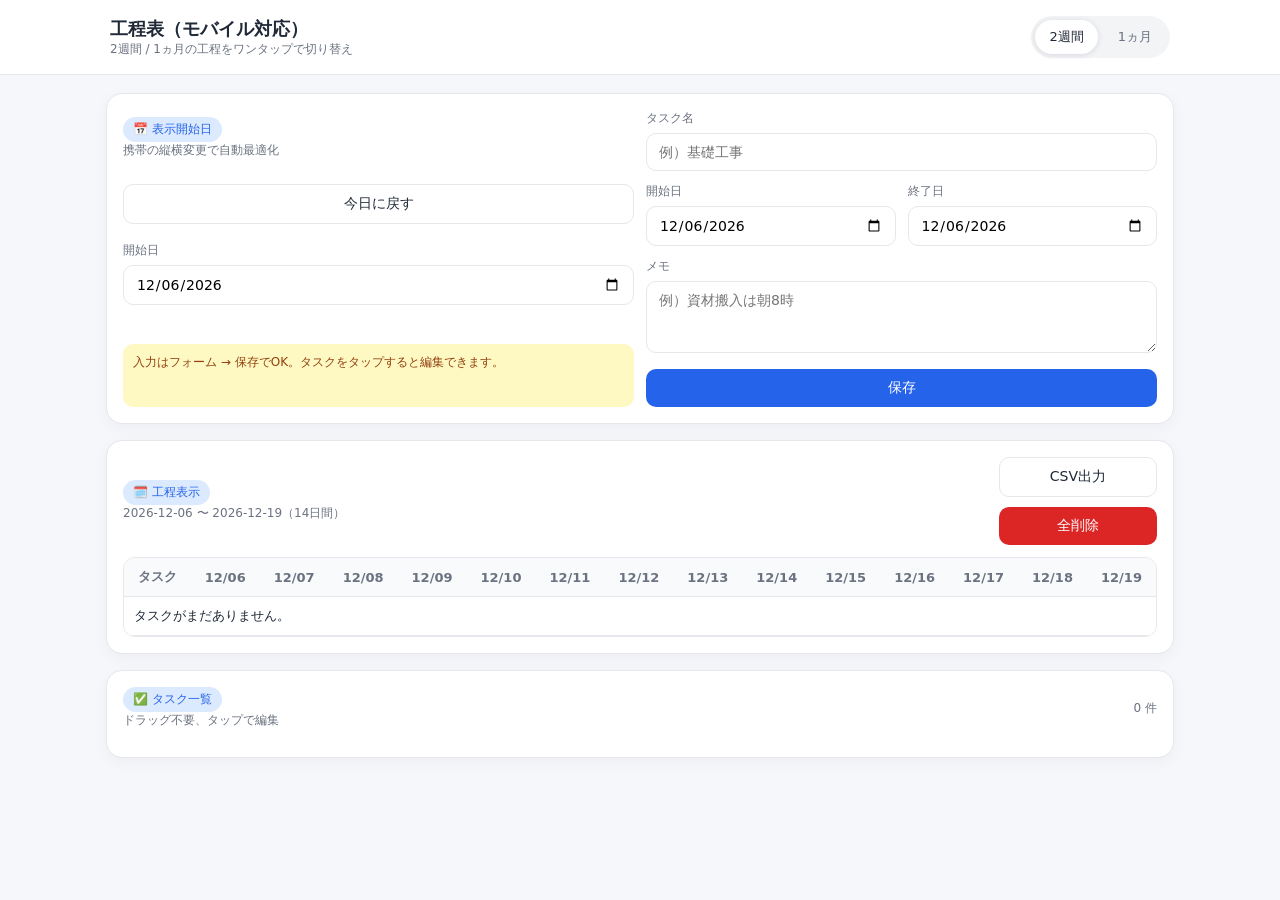
==== commit 4faaf674: "Create mobile-friendly schedule app" ====
--- a/index.html
+++ b/index.html
@@ -1,1405 +1,545 @@
 <!doctype html>
 <html lang="ja">
 <head>
-  <meta charset="utf-8" />
-  <meta name="viewport" content="width=device-width, initial-scale=1" />
-  <title>スマホ入力対応 工程表</title>
-  <style>
-    :root {
-      color-scheme: light;
-      --bg: #f5f7fb;
-      --card: #ffffff;
-      --border: #dbe1f1;
-      --text: #1f2933;
-      --muted: #516177;
-      --accent: #2563eb;
-      --accent-soft: rgba(37, 99, 235, 0.16);
-      --danger: #e11d48;
-    }
-    * {
-      box-sizing: border-box;
-    }
-    body {
-      margin: 0;
-      font-family: "Noto Sans JP", "Hiragino Kaku Gothic ProN", system-ui, -apple-system, BlinkMacSystemFont, "Segoe UI", sans-serif;
-      background: var(--bg);
-      color: var(--text);
-    }
-    header {
-      position: sticky;
-      top: 0;
-      z-index: 20;
-      background: rgba(255, 255, 255, 0.92);
-      backdrop-filter: blur(10px);
-      border-bottom: 1px solid var(--border);
-    }
-    header .inner {
-      max-width: 1080px;
-      margin: 0 auto;
-      padding: 16px;
-      display: flex;
-      gap: 16px;
-      justify-content: space-between;
-      align-items: center;
-      flex-wrap: wrap;
-    }
-    h1 {
-      margin: 0;
-      font-size: 20px;
-      font-weight: 600;
-    }
-    main {
-      max-width: 1080px;
-      margin: 16px auto 48px;
-      padding: 0 16px;
-      display: grid;
-      gap: 16px;
-    }
-    .card {
-      background: var(--card);
-      border-radius: 18px;
-      border: 1px solid var(--border);
-      box-shadow: 0 10px 30px rgba(15, 23, 42, 0.08);
-      overflow: hidden;
-    }
-    .card > header,
-    .card > .section-header {
-      padding: 16px 20px;
-      border-bottom: 1px solid var(--border);
-      font-weight: 600;
-      display: flex;
-      gap: 12px;
-      align-items: center;
-      justify-content: space-between;
-    }
-    .card > .section-header h2 {
-      font-size: 16px;
-      margin: 0;
-    }
-    .card-body {
-      padding: 20px;
-      display: grid;
-      gap: 16px;
-    }
-    label {
-      font-size: 12px;
-      font-weight: 600;
-      color: var(--muted);
-      display: block;
-      margin-bottom: 6px;
-    }
-    input,
-    select,
-    textarea,
-    button {
-      font: inherit;
-    }
-    input,
-    select,
-    textarea {
-      width: 100%;
-      border-radius: 12px;
-      border: 1px solid var(--border);
-      padding: 10px 12px;
-      background: #fff;
-      color: var(--text);
-    }
-    textarea {
-      min-height: 80px;
-      resize: vertical;
-    }
-    button {
-      border-radius: 999px;
-      border: none;
-      padding: 10px 16px;
-      display: inline-flex;
-      gap: 6px;
-      align-items: center;
-      justify-content: center;
-      cursor: pointer;
-      font-weight: 600;
-      transition: transform 0.15s ease, box-shadow 0.15s ease;
-    }
-    button.primary {
-      background: var(--accent);
-      color: #fff;
-      box-shadow: 0 6px 16px rgba(37, 99, 235, 0.3);
-    }
-    button.secondary {
-      background: #fff;
-      color: var(--text);
-      border: 1px solid var(--border);
-    }
-    button.danger {
-      background: var(--danger);
-      color: #fff;
-    }
-    button:active {
-      transform: scale(0.97);
-    }
-    .muted {
-      color: var(--muted);
-      font-size: 13px;
-    }
-    .controls,
-    .toolbar {
-      display: flex;
-      flex-wrap: wrap;
-      gap: 12px;
-      align-items: center;
-    }
-    .controls > * {
-      flex: 1 1 160px;
-    }
-    .toolbar button {
-      flex: 1 1 auto;
-    }
-    .timeline-wrapper {
-      overflow-x: auto;
-      border-radius: 16px;
-      border: 1px solid var(--border);
-      background: #fff;
-      position: relative;
-    }
-    .timeline-content {
-      min-width: 280px;
-      position: relative;
-      --day-width: 44px;
-    }
-    .timeline-header,
-    .timeline-row {
-      display: grid;
-      grid-template-columns: 200px 1fr;
-      position: relative;
-    }
-    .timeline-header {
-      background: #fff;
-      border-bottom: 1px solid var(--border);
-      z-index: 2;
-    }
-    .timeline-label,
-    .timeline-day-strip {
-      position: relative;
-    }
-    .timeline-label {
-      padding: 12px;
-      font-weight: 600;
-      display: flex;
-      align-items: center;
-      gap: 6px;
-    }
-    .timeline-day-strip {
-      display: flex;
-      border-left: 1px solid var(--border);
-    }
-    .day-cell {
-      position: relative;
-      flex: 0 0 var(--day-width);
-      height: 52px;
-      border-left: 1px solid var(--border);
-      display: flex;
-      align-items: center;
-      justify-content: center;
-      font-size: 12px;
-      font-weight: 600;
-    }
-    .day-cell.weekend {
-      background: rgba(94, 106, 133, 0.08);
-    }
-    .day-cell.today {
-      background: rgba(37, 99, 235, 0.12);
-      color: var(--accent);
-    }
-    .timeline-row .timeline-label {
-      border-bottom: 1px solid var(--border);
-      background: linear-gradient(90deg, rgba(255, 255, 255, 0.96), rgba(255, 255, 255, 0));
-      position: sticky;
-      left: 0;
-      z-index: 1;
-    }
-    .timeline-row .timeline-day-strip {
-      border-bottom: 1px solid var(--border);
-      position: relative;
-      height: 60px;
-    }
-    .timeline-row:last-child .timeline-day-strip,
-    .timeline-row:last-child .timeline-label {
-      border-bottom: none;
-    }
-    .timeline-day-strip .day-cell {
-      height: 60px;
-      border-left: 1px solid rgba(226, 232, 240, 0.6);
-    }
-    .timeline-day-strip::after {
-      content: "";
-      position: absolute;
-      inset: 0;
-      pointer-events: none;
-    }
-    .today-line {
-      position: absolute;
-      top: 0;
-      bottom: 0;
-      width: 2px;
-      background: var(--accent);
-      z-index: 2;
-      pointer-events: none;
-    }
-    .task-bar {
-      position: absolute;
-      top: 50%;
-      transform: translateY(-50%);
-      height: 18px;
-      border-radius: 999px;
-      background: var(--accent-soft);
-      border: 2px solid var(--accent);
-      display: flex;
-      align-items: center;
-      padding: 0 12px;
-      gap: 8px;
-      color: var(--accent);
-      font-size: 12px;
-      font-weight: 600;
-      cursor: grab;
-      touch-action: pan-y;
-    }
-    .task-bar.dashed {
-      border-style: dashed;
-      background: rgba(37, 99, 235, 0.06);
-    }
-    .task-bar::after {
-      content: "";
-      position: absolute;
-      top: 50%;
-      right: -12px;
-      transform: translateY(-50%);
-      border-left: 12px solid currentColor;
-      border-top: 9px solid transparent;
-      border-bottom: 9px solid transparent;
-      opacity: 0.7;
-    }
-    .task-bar.dashed::after {
-      border-left-style: dashed;
-      border-left-color: rgba(37, 99, 235, 0.9);
-    }
-    .task-bar[data-mode="read-only"] {
-      cursor: default;
-    }
-    .handle {
-      position: absolute;
-      top: 0;
-      width: 16px;
-      height: 100%;
-      cursor: col-resize;
-      z-index: 2;
-    }
-    .handle.start { left: -4px; }
-    .handle.end { right: -16px; }
-    .handle.move {
-      inset: 0;
-      cursor: grab;
-      z-index: 1;
-    }
-    .task-meta {
-      font-size: 11px;
-      color: var(--muted);
-      display: block;
-    }
-    .list-table {
-      width: 100%;
-      border-collapse: collapse;
-      font-size: 13px;
-    }
-    .list-table th,
-    .list-table td {
-      padding: 10px 6px;
-      border-bottom: 1px solid var(--border);
-      text-align: left;
-    }
-    .list-table tbody tr {
-      cursor: pointer;
-    }
-    .badge {
-      display: inline-flex;
-      align-items: center;
-      justify-content: center;
-      border-radius: 999px;
-      padding: 2px 8px;
-      font-size: 11px;
-      background: rgba(37, 99, 235, 0.12);
-      color: var(--accent);
-      margin-left: 6px;
-    }
-    .empty-state {
-      padding: 20px;
-      text-align: center;
-      color: var(--muted);
-      font-size: 14px;
-    }
-    .public-only {
-      display: none;
-    }
-    .view-toggle {
-      display: inline-flex;
-      border-radius: 999px;
-      border: 1px solid var(--border);
-      background: rgba(255, 255, 255, 0.8);
-      overflow: hidden;
-    }
-    .view-toggle button {
-      border-radius: 0;
-      border: none;
-      background: transparent;
-      color: var(--muted);
-      padding: 8px 18px;
-      font-weight: 600;
-    }
-    .view-toggle button.active {
-      background: var(--accent);
-      color: #fff;
-      box-shadow: none;
-    }
-    .field-grid {
-      display: grid;
-      gap: 12px;
-    }
-    @media (min-width: 720px) {
-      .field-grid.cols-2 {
-        grid-template-columns: repeat(2, minmax(0, 1fr));
-      }
-      .field-grid.cols-3 {
-        grid-template-columns: repeat(3, minmax(0, 1fr));
-      }
-    }
-    @media (max-width: 719px) {
-      .timeline-header,
-      .timeline-row {
-        grid-template-columns: 160px 1fr;
-      }
-      .timeline-content {
-        --day-width: 52px;
-      }
-    }
-  </style>
-  <script src="https://cdn.sheetjs.com/xlsx-latest/package/dist/shim.min.js"></script>
-  <script src="https://cdn.sheetjs.com/xlsx-latest/package/dist/xlsx.full.min.js"></script>
+<meta charset="utf-8" />
+<meta name="viewport" content="width=device-width, initial-scale=1" />
+<title>工程表アプリ</title>
+<style>
+:root{
+  --bg:#f6f7fb;
+  --card:#ffffff;
+  --text:#1f2937;
+  --muted:#6b7280;
+  --accent:#2563eb;
+  --accent-soft:#dbeafe;
+  --border:#e5e7eb;
+  --danger:#dc2626;
+}
+*{box-sizing:border-box}
+body{
+  margin:0;
+  font-family:system-ui,-apple-system,Segoe UI,Roboto,"Noto Sans JP",sans-serif;
+  color:var(--text);
+  background:var(--bg);
+}
+header{
+  position:sticky;
+  top:0;
+  z-index:10;
+  background:var(--card);
+  border-bottom:1px solid var(--border);
+}
+header .inner{
+  max-width:1100px;
+  margin:0 auto;
+  padding:16px 20px;
+  display:flex;
+  align-items:center;
+  justify-content:space-between;
+  gap:12px;
+}
+header h1{
+  font-size:18px;
+  margin:0;
+}
+main{
+  max-width:1100px;
+  margin:18px auto 36px;
+  padding:0 16px;
+  display:grid;
+  gap:16px;
+}
+.card{
+  background:var(--card);
+  border:1px solid var(--border);
+  border-radius:16px;
+  padding:16px;
+  box-shadow:0 4px 16px rgba(15,23,42,0.04);
+}
+.grid{
+  display:grid;
+  gap:12px;
+}
+.grid.cols-2{grid-template-columns:repeat(2,minmax(0,1fr))}
+.grid.cols-3{grid-template-columns:repeat(3,minmax(0,1fr))}
+label{
+  font-size:12px;
+  color:var(--muted);
+  display:block;
+  margin-bottom:6px;
+}
+input,select,button,textarea{
+  width:100%;
+  padding:10px 12px;
+  border:1px solid var(--border);
+  border-radius:10px;
+  font-size:14px;
+  font-family:inherit;
+  background:#fff;
+}
+textarea{resize:vertical;min-height:72px}
+button{
+  cursor:pointer;
+  transition:all .2s ease;
+}
+button:active{transform:scale(.98)}
+.btn{
+  background:var(--accent);
+  color:#fff;
+  border:none;
+}
+.btn.secondary{
+  background:#fff;
+  color:var(--text);
+  border:1px solid var(--border);
+}
+.btn.ghost{
+  background:transparent;
+  border:1px dashed var(--border);
+  color:var(--muted);
+}
+.btn.danger{
+  background:var(--danger);
+  border:none;
+  color:#fff;
+}
+.row{display:flex;gap:10px;align-items:center;flex-wrap:wrap}
+.segmented{
+  display:flex;
+  gap:6px;
+  background:#f3f4f6;
+  padding:4px;
+  border-radius:999px;
+}
+.segmented button{
+  border:none;
+  padding:8px 14px;
+  border-radius:999px;
+  background:transparent;
+  color:var(--muted);
+  font-size:13px;
+}
+.segmented button.active{
+  background:#fff;
+  color:var(--text);
+  box-shadow:0 1px 6px rgba(15,23,42,0.12);
+}
+.badge{
+  display:inline-flex;
+  align-items:center;
+  gap:6px;
+  padding:4px 10px;
+  border-radius:999px;
+  font-size:12px;
+  background:var(--accent-soft);
+  color:var(--accent);
+}
+.helper{color:var(--muted);font-size:12px}
+.schedule-wrapper{
+  overflow:auto;
+  border-radius:12px;
+  border:1px solid var(--border);
+}
+.schedule{
+  min-width:680px;
+  border-collapse:collapse;
+  width:100%;
+  font-size:13px;
+}
+.schedule th,.schedule td{
+  border-bottom:1px solid var(--border);
+  padding:10px;
+  text-align:center;
+  white-space:nowrap;
+}
+.schedule th{
+  background:#f8fafc;
+  color:var(--muted);
+  font-weight:600;
+  position:sticky;
+  top:0;
+  z-index:2;
+}
+.schedule td.task-cell{
+  text-align:left;
+  min-width:140px;
+  position:sticky;
+  left:0;
+  background:#fff;
+  z-index:1;
+}
+.task-pill{
+  background:var(--accent-soft);
+  color:var(--accent);
+  padding:6px 10px;
+  border-radius:999px;
+  display:inline-block;
+  font-size:12px;
+}
+.timeline-cell{
+  min-width:48px;
+  height:42px;
+}
+.timeline-cell.active{
+  background:rgba(37,99,235,0.15);
+}
+.timeline-cell.today{
+  outline:2px solid rgba(37,99,235,0.35);
+  outline-offset:-2px;
+}
+.task-list{
+  display:grid;
+  gap:10px;
+}
+.task-item{
+  border:1px solid var(--border);
+  border-radius:12px;
+  padding:12px;
+  display:grid;
+  gap:8px;
+}
+.task-item header{
+  position:static;
+  border:none;
+  background:transparent;
+}
+.task-item h3{margin:0;font-size:15px}
+.task-meta{display:flex;flex-wrap:wrap;gap:8px;font-size:12px;color:var(--muted)}
+.task-actions{display:flex;gap:8px;flex-wrap:wrap}
+.note{background:#fef9c3;color:#92400e;border-radius:10px;padding:10px;font-size:12px}
+@media (max-width:860px){
+  .grid.cols-3{grid-template-columns:1fr}
+}
+@media (max-width:720px){
+  .grid.cols-2{grid-template-columns:1fr}
+  header .inner{flex-direction:column;align-items:flex-start}
+}
+@media (orientation:landscape){
+  body{font-size:15px}
+  .schedule{min-width:900px}
+  .timeline-cell{min-width:60px}
+}
+</style>
 </head>
 <body>
-  <header>
-    <div class="inner">
-      <h1>スマホ入力対応 工程表</h1>
-      <div class="toolbar">
-        <div class="view-toggle" role="group" aria-label="ビュー切替">
-          <button type="button" id="adminViewBtn" class="active">管理ビュー</button>
-          <button type="button" id="publicViewBtn">公開ビュー</button>
+<header>
+  <div class="inner">
+    <div>
+      <h1>工程表（モバイル対応）</h1>
+      <div class="helper">2週間 / 1ヵ月の工程をワンタップで切り替え</div>
+    </div>
+    <div class="segmented" role="tablist" aria-label="表示切替">
+      <button type="button" class="active" data-range="14">2週間</button>
+      <button type="button" data-range="30">1ヵ月</button>
+    </div>
+  </div>
+</header>
+
+<main>
+  <section class="card grid cols-2">
+    <div class="grid">
+      <div class="row" style="justify-content:space-between;gap:12px">
+        <div>
+          <div class="badge">📅 表示開始日</div>
+          <div class="helper">携帯の縦横変更で自動最適化</div>
         </div>
-        <button type="button" class="secondary" id="copyPublicLink">公開URLをコピー</button>
-        <button type="button" class="secondary" id="downloadExcel">Excelダウンロード</button>
-      </div>
-    </div>
-  </header>
-  <main>
-    <section class="card">
-      <header class="section-header">
-        <h2>タイムライン</h2>
-        <div class="controls">
-          <label>
-            <span class="muted">表示期間</span>
-            <select id="rangeSelect">
-              <option value="2w">2週間</option>
-              <option value="1m">1ヶ月</option>
-              <option value="3m">3ヶ月</option>
-            </select>
-          </label>
-          <label>
-            <span class="muted">ズーム</span>
-            <select id="zoomSelect">
-              <option value="1">100%</option>
-              <option value="2">200%</option>
-            </select>
-          </label>
-          <label>
-            <span class="muted">基準日</span>
-            <input type="date" id="anchorDate" />
-          </label>
-          <div class="toolbar" style="flex:1 1 100%;justify-content:flex-end;">
-            <button type="button" class="secondary" id="prevRange">◀︎ 前へ</button>
-            <button type="button" class="secondary" id="todayBtn">今日</button>
-            <button type="button" class="secondary" id="nextRange">次へ ▶︎</button>
-          </div>
+        <button class="btn secondary" id="todayBtn">今日に戻す</button>
+      </div>
+      <div>
+        <label for="startDate">開始日</label>
+        <input type="date" id="startDate" />
+      </div>
+      <div class="note">入力はフォーム → 保存でOK。タスクをタップすると編集できます。</div>
+    </div>
+
+    <div class="grid">
+      <div>
+        <label for="taskName">タスク名</label>
+        <input id="taskName" placeholder="例）基礎工事" />
+      </div>
+      <div class="grid cols-2">
+        <div>
+          <label for="taskStart">開始日</label>
+          <input type="date" id="taskStart" />
         </div>
+        <div>
+          <label for="taskEnd">終了日</label>
+          <input type="date" id="taskEnd" />
+        </div>
+      </div>
+      <div>
+        <label for="taskNote">メモ</label>
+        <textarea id="taskNote" placeholder="例）資材搬入は朝8時"></textarea>
+      </div>
+      <div class="row" style="justify-content:flex-end">
+        <button class="btn ghost" id="cancelEdit" style="display:none">編集をキャンセル</button>
+        <button class="btn" id="saveTask">保存</button>
+      </div>
+    </div>
+  </section>
+
+  <section class="card">
+    <div class="row" style="justify-content:space-between">
+      <div>
+        <div class="badge">🗓️ 工程表示</div>
+        <div class="helper" id="rangeLabel"></div>
+      </div>
+      <div class="row">
+        <button class="btn secondary" id="exportBtn">CSV出力</button>
+        <button class="btn danger" id="resetBtn">全削除</button>
+      </div>
+    </div>
+    <div class="schedule-wrapper" style="margin-top:12px">
+      <table class="schedule" id="scheduleTable" aria-label="工程表"></table>
+    </div>
+  </section>
+
+  <section class="card">
+    <div class="row" style="justify-content:space-between">
+      <div>
+        <div class="badge">✅ タスク一覧</div>
+        <div class="helper">ドラッグ不要、タップで編集</div>
+      </div>
+      <div class="helper" id="taskCount"></div>
+    </div>
+    <div class="task-list" id="taskList" style="margin-top:12px"></div>
+  </section>
+</main>
+
+<script>
+const state = {
+  range: 14,
+  tasks: [],
+  editId: null,
+};
+
+const elements = {
+  startDate: document.getElementById('startDate'),
+  taskName: document.getElementById('taskName'),
+  taskStart: document.getElementById('taskStart'),
+  taskEnd: document.getElementById('taskEnd'),
+  taskNote: document.getElementById('taskNote'),
+  scheduleTable: document.getElementById('scheduleTable'),
+  rangeLabel: document.getElementById('rangeLabel'),
+  taskList: document.getElementById('taskList'),
+  taskCount: document.getElementById('taskCount'),
+  cancelEdit: document.getElementById('cancelEdit'),
+};
+
+const pad = (n) => String(n).padStart(2, '0');
+const toDateStr = (d) => `${d.getFullYear()}-${pad(d.getMonth()+1)}-${pad(d.getDate())}`;
+const parseDate = (value) => value ? new Date(`${value}T00:00:00`) : null;
+const storageKey = 'scheduleTasksV1';
+
+const loadTasks = () => {
+  const raw = localStorage.getItem(storageKey);
+  state.tasks = raw ? JSON.parse(raw) : [];
+};
+const saveTasks = () => {
+  localStorage.setItem(storageKey, JSON.stringify(state.tasks));
+};
+
+const updateRangeLabel = () => {
+  const start = parseDate(elements.startDate.value);
+  if (!start) return;
+  const end = new Date(start);
+  end.setDate(end.getDate() + state.range - 1);
+  elements.rangeLabel.textContent = `${elements.startDate.value} 〜 ${toDateStr(end)}（${state.range}日間）`;
+};
+
+const renderTable = () => {
+  const start = parseDate(elements.startDate.value);
+  if (!start) return;
+  const days = Array.from({ length: state.range }, (_, i) => {
+    const d = new Date(start);
+    d.setDate(d.getDate() + i);
+    return d;
+  });
+  const todayStr = toDateStr(new Date());
+
+  const headerRow = `<tr><th>タスク</th>${days.map(d => `<th>${pad(d.getMonth()+1)}/${pad(d.getDate())}</th>`).join('')}</tr>`;
+
+  const rows = state.tasks.map(task => {
+    const startDate = parseDate(task.start);
+    const endDate = parseDate(task.end);
+    const cells = days.map(d => {
+      const dStr = toDateStr(d);
+      const isActive = startDate && endDate && d >= startDate && d <= endDate;
+      const isToday = dStr === todayStr;
+      const classes = [
+        'timeline-cell',
+        isActive ? 'active' : '',
+        isToday ? 'today' : ''
+      ].filter(Boolean).join(' ');
+      return `<td class="${classes}"></td>`;
+    }).join('');
+    return `<tr><td class="task-cell"><span class="task-pill">${task.name}</span></td>${cells}</tr>`;
+  }).join('');
+
+  elements.scheduleTable.innerHTML = headerRow + (rows || `<tr><td class="task-cell" colspan="${state.range + 1}">タスクがまだありません。</td></tr>`);
+  updateRangeLabel();
+};
+
+const renderTaskList = () => {
+  elements.taskList.innerHTML = '';
+  state.tasks.forEach(task => {
+    const item = document.createElement('div');
+    item.className = 'task-item';
+    item.innerHTML = `
+      <header>
+        <h3>${task.name}</h3>
       </header>
-      <div class="timeline-wrapper">
-        <div class="timeline-content" id="timeline"></div>
-      </div>
-      <div class="muted" style="padding:12px 20px 20px;">バーをドラッグして開始・終了日を調整できます（管理ビューのみ）。</div>
-    </section>
-
-    <section class="card admin-only" id="taskEditor">
-      <header class="section-header">
-        <h2>工程入力</h2>
-      </header>
-      <div class="card-body">
-        <form id="taskForm" autocomplete="off">
-          <input type="hidden" id="taskId" />
-          <div class="field-grid cols-2">
-            <div>
-              <label for="taskName">工程名</label>
-              <input id="taskName" list="taskNameList" required />
-              <datalist id="taskNameList"></datalist>
-            </div>
-            <div>
-              <label for="owner">担当者</label>
-              <input id="owner" list="ownerList" />
-              <datalist id="ownerList"></datalist>
-            </div>
-          </div>
-          <div class="field-grid cols-3">
-            <div>
-              <label for="category">カテゴリ</label>
-              <input id="category" list="categoryList" />
-              <datalist id="categoryList"></datalist>
-            </div>
-            <div>
-              <label for="lineStyle">線種</label>
-              <select id="lineStyle">
-                <option value="solid">実線（実績）</option>
-                <option value="dashed">破線（予定）</option>
-              </select>
-            </div>
-            <div>
-              <label for="dependency">依存先</label>
-              <select id="dependency">
-                <option value="">なし</option>
-              </select>
-            </div>
-          </div>
-          <div class="field-grid cols-3">
-            <div>
-              <label for="startDate">開始日</label>
-              <input type="date" id="startDate" required />
-            </div>
-            <div>
-              <label for="endDate">終了日</label>
-              <input type="date" id="endDate" required />
-            </div>
-            <div>
-              <label for="duration">所要日数（営業日）</label>
-              <input type="number" id="duration" min="1" value="1" />
-            </div>
-          </div>
-          <div class="field-grid cols-3">
-            <div>
-              <label for="fixedEnd">固定日（完了日）</label>
-              <input type="date" id="fixedEnd" />
-            </div>
-            <div>
-              <label>&nbsp;</label>
-              <button type="button" class="secondary" id="recalcFromFixed">固定日から逆算</button>
-            </div>
-            <div>
-              <label for="color">バー色</label>
-              <input type="color" id="color" value="#2563eb" />
-            </div>
-          </div>
-          <div>
-            <label for="memo">メモ</label>
-            <textarea id="memo" placeholder="スマホからメモを残せます"></textarea>
-          </div>
-          <div class="toolbar" style="justify-content:flex-end;">
-            <button type="button" class="secondary" id="resetForm">リセット</button>
-            <button type="button" class="danger" id="deleteTask" style="display:none;">削除</button>
-            <button type="submit" class="primary" id="saveTask">保存</button>
-          </div>
-        </form>
-      </div>
-    </section>
-
-    <section class="card admin-only">
-      <header class="section-header">
-        <h2>工程一覧</h2>
-      </header>
-      <div class="card-body" id="taskList"></div>
-    </section>
-
-    <section class="card public-only" id="publicInfo">
-      <header class="section-header">
-        <h2>工程一覧</h2>
-      </header>
-      <div class="card-body" id="publicList"></div>
-    </section>
-  </main>
-
-  <script>
-    const STORAGE_KEY = 'process-planner-state-v1';
-    const MEMORY_KEY = 'process-planner-memory-v1';
-
-    const defaultState = () => ({
-      tasks: [],
-      range: '2w',
-      zoom: 1,
-      anchorDate: formatISO(new Date()),
-    });
-
-    let state = loadState();
-    let memory = loadMemory();
-
-    function loadState() {
-      try {
-        const raw = localStorage.getItem(STORAGE_KEY);
-        if (!raw) return defaultState();
-        const parsed = JSON.parse(raw);
-        return {
-          ...defaultState(),
-          ...parsed,
-          tasks: Array.isArray(parsed.tasks) ? parsed.tasks : [],
-        };
-      } catch (e) {
-        console.warn('state load failed', e);
-        return defaultState();
-      }
-    }
-
-    function loadMemory() {
-      try {
-        const raw = localStorage.getItem(MEMORY_KEY);
-        if (!raw) return { names: [], owners: [], categories: [] };
-        const parsed = JSON.parse(raw);
-        return {
-          names: parsed.names ?? [],
-          owners: parsed.owners ?? [],
-          categories: parsed.categories ?? [],
-        };
-      } catch (e) {
-        console.warn('memory load failed', e);
-        return { names: [], owners: [], categories: [] };
-      }
-    }
-
-    function saveState() {
-      localStorage.setItem(STORAGE_KEY, JSON.stringify(state));
-    }
-
-    function saveMemory() {
-      localStorage.setItem(MEMORY_KEY, JSON.stringify(memory));
-    }
-
-    const today = new Date();
-    const MS_PER_DAY = 24 * 60 * 60 * 1000;
-
-    const els = {
-      timeline: document.getElementById('timeline'),
-      range: document.getElementById('rangeSelect'),
-      zoom: document.getElementById('zoomSelect'),
-      anchorDate: document.getElementById('anchorDate'),
-      prevRange: document.getElementById('prevRange'),
-      nextRange: document.getElementById('nextRange'),
-      todayBtn: document.getElementById('todayBtn'),
-      adminViewBtn: document.getElementById('adminViewBtn'),
-      publicViewBtn: document.getElementById('publicViewBtn'),
-      copyPublicLink: document.getElementById('copyPublicLink'),
-      downloadExcel: document.getElementById('downloadExcel'),
-      taskForm: document.getElementById('taskForm'),
-      taskList: document.getElementById('taskList'),
-      publicList: document.getElementById('publicList'),
-      taskId: document.getElementById('taskId'),
-      taskName: document.getElementById('taskName'),
-      owner: document.getElementById('owner'),
-      category: document.getElementById('category'),
-      startDate: document.getElementById('startDate'),
-      endDate: document.getElementById('endDate'),
-      duration: document.getElementById('duration'),
-      fixedEnd: document.getElementById('fixedEnd'),
-      lineStyle: document.getElementById('lineStyle'),
-      dependency: document.getElementById('dependency'),
-      color: document.getElementById('color'),
-      memo: document.getElementById('memo'),
-      resetForm: document.getElementById('resetForm'),
-      deleteTask: document.getElementById('deleteTask'),
-      recalcFromFixed: document.getElementById('recalcFromFixed'),
-    };
-
-    const adminSections = document.querySelectorAll('.admin-only');
-    const publicSections = document.querySelectorAll('.public-only');
-
-    const urlParams = new URLSearchParams(location.search);
-    const modeFromUrl = urlParams.get('mode');
-    let currentMode = modeFromUrl === 'public' ? 'public' : 'admin';
-
-    init();
-
-    function init() {
-      els.range.value = state.range;
-      els.zoom.value = String(state.zoom);
-      els.anchorDate.value = state.anchorDate;
-      renderTimeline();
-      renderTaskList();
-      renderPublicList();
-      populateMemoryLists();
-      populateDependencyList();
-      applyMode();
-      bindEvents();
-    }
-
-    function bindEvents() {
-      els.range.addEventListener('change', () => {
-        state.range = els.range.value;
-        adjustAnchorForRange();
-        saveState();
-        renderTimeline();
-      });
-      els.zoom.addEventListener('change', () => {
-        state.zoom = Number(els.zoom.value);
-        saveState();
-        renderTimeline();
-      });
-      els.anchorDate.addEventListener('change', () => {
-        if (els.anchorDate.value) {
-          state.anchorDate = els.anchorDate.value;
-          saveState();
-          renderTimeline();
-        }
-      });
-      els.prevRange.addEventListener('click', () => shiftAnchor(-1));
-      els.nextRange.addEventListener('click', () => shiftAnchor(1));
-      els.todayBtn.addEventListener('click', () => {
-        state.anchorDate = formatISO(today);
-        els.anchorDate.value = state.anchorDate;
-        saveState();
-        renderTimeline();
-      });
-      els.taskForm.addEventListener('submit', handleFormSubmit);
-      els.resetForm.addEventListener('click', resetForm);
-      els.deleteTask.addEventListener('click', handleDeleteTask);
-      els.recalcFromFixed.addEventListener('click', handleRecalcFromFixed);
-      els.startDate.addEventListener('change', syncDurationFromDates);
-      els.endDate.addEventListener('change', syncDurationFromDates);
-      els.duration.addEventListener('change', handleDurationChange);
-      els.adminViewBtn.addEventListener('click', () => setMode('admin'));
-      els.publicViewBtn.addEventListener('click', () => setMode('public'));
-      els.copyPublicLink.addEventListener('click', copyPublicUrl);
-      els.downloadExcel.addEventListener('click', downloadExcel);
-      window.addEventListener('resize', renderTimeline);
-    }
-
-    function setMode(nextMode) {
-      currentMode = nextMode;
-      if (nextMode === 'public') {
-        urlParams.set('mode', 'public');
-      } else {
-        urlParams.delete('mode');
-      }
-      const newUrl = `${location.pathname}?${urlParams.toString()}`.replace(/\?$/, '');
-      history.replaceState({}, '', newUrl);
-      applyMode();
-      renderTimeline();
-      renderTaskList();
-      renderPublicList();
-    }
-
-    function applyMode() {
-      const isPublic = currentMode === 'public';
-      els.adminViewBtn.classList.toggle('active', !isPublic);
-      els.publicViewBtn.classList.toggle('active', isPublic);
-      adminSections.forEach((el) => (el.style.display = isPublic ? 'none' : 'block'));
-      publicSections.forEach((el) => (el.style.display = isPublic ? 'block' : 'none'));
-    }
-
-    function adjustAnchorForRange() {
-      const anchor = parseISO(state.anchorDate);
-      if (state.range === '1m') {
-        anchor.setDate(1);
-      } else if (state.range === '3m') {
-        anchor.setDate(1);
-        anchor.setMonth(anchor.getMonth() - (anchor.getMonth() % 3));
-      }
-      state.anchorDate = formatISO(anchor);
-      els.anchorDate.value = state.anchorDate;
-    }
-
-    function shiftAnchor(direction) {
-      const anchor = parseISO(state.anchorDate);
-      if (state.range === '2w') {
-        anchor.setDate(anchor.getDate() + direction * 14);
-      } else if (state.range === '1m') {
-        anchor.setMonth(anchor.getMonth() + direction);
-        anchor.setDate(1);
-      } else {
-        anchor.setMonth(anchor.getMonth() + direction * 3);
-        anchor.setDate(1);
-      }
-      state.anchorDate = formatISO(anchor);
-      els.anchorDate.value = state.anchorDate;
-      saveState();
-      renderTimeline();
-    }
-
-    function getRangeDates() {
-      const anchor = parseISO(state.anchorDate);
-      let startDate = new Date(anchor);
-      let totalDays = 14;
-      if (state.range === '1m') {
-        startDate.setDate(1);
-        totalDays = daysInMonth(startDate.getFullYear(), startDate.getMonth());
-      } else if (state.range === '3m') {
-        startDate.setDate(1);
-        const month = startDate.getMonth();
-        const year = startDate.getFullYear();
-        const daysFirstMonth = daysInMonth(year, month);
-        const secondMonth = (month + 1) % 12;
-        const secondYear = month + 1 >= 12 ? year + 1 : year;
-        const daysSecondMonth = daysInMonth(secondYear, secondMonth);
-        const thirdMonth = (month + 2) % 12;
-        const thirdYear = month + 2 >= 12 ? year + 1 : year;
-        const daysThirdMonth = daysInMonth(thirdYear, thirdMonth);
-        totalDays = daysFirstMonth + daysSecondMonth + daysThirdMonth;
-      }
-      const dates = [];
-      for (let i = 0; i < totalDays; i++) {
-        const d = new Date(startDate);
-        d.setDate(startDate.getDate() + i);
-        dates.push(d);
-      }
-      return dates;
-    }
-
-    function renderTimeline() {
-      const dates = getRangeDates();
-      if (!dates.length) return;
-      const dayWidth = 38 * state.zoom;
-      els.timeline.style.setProperty('--day-width', `${dayWidth}px`);
-      els.timeline.innerHTML = '';
-      const header = document.createElement('div');
-      header.className = 'timeline-header';
-      const label = document.createElement('div');
-      label.className = 'timeline-label';
-      label.textContent = '工程';
-      const dayStrip = document.createElement('div');
-      dayStrip.className = 'timeline-day-strip';
-      dates.forEach((date) => {
-        const cell = document.createElement('div');
-        cell.className = 'day-cell';
-        const formatted = `${date.getMonth() + 1}/${date.getDate()}`;
-        cell.textContent = formatted;
-        if (isHoliday(date)) cell.classList.add('weekend');
-        if (isSameDate(date, today)) cell.classList.add('today');
-        dayStrip.appendChild(cell);
-      });
-      header.appendChild(label);
-      header.appendChild(dayStrip);
-      els.timeline.appendChild(header);
-
-      const rangeStart = dates[0];
-      const rangeLength = dates.length;
-      const rangeEnd = addDays(rangeStart, rangeLength - 1);
-      const totalWidth = rangeLength * dayWidth;
-
-      const todayIndex = dates.findIndex((d) => isSameDate(d, today));
-
-      state.tasks
-        .slice()
-        .sort((a, b) => (a.start > b.start ? 1 : -1))
-        .forEach((task) => {
-          const row = document.createElement('div');
-          row.className = 'timeline-row';
-          const taskLabel = document.createElement('div');
-          taskLabel.className = 'timeline-label';
-          taskLabel.innerHTML = `${escapeHtml(task.name)}<span class="badge">${task.lineStyle === 'dashed' ? '予定' : '実績'}</span>`;
-          if (task.owner) {
-            const meta = document.createElement('span');
-            meta.className = 'task-meta';
-            meta.textContent = task.owner;
-            taskLabel.appendChild(meta);
-          }
-          row.appendChild(taskLabel);
-
-          const strip = document.createElement('div');
-          strip.className = 'timeline-day-strip';
-          strip.style.setProperty('width', `${totalWidth}px`);
-          strip.style.position = 'relative';
-          dates.forEach((d) => {
-            const cell = document.createElement('div');
-            cell.className = 'day-cell';
-            if (isHoliday(d)) cell.classList.add('weekend');
-            if (isSameDate(d, today)) cell.classList.add('today');
-            strip.appendChild(cell);
-          });
-
-          const taskStart = parseISO(task.start);
-          const taskEnd = parseISO(task.end);
-          if (taskStart <= rangeEnd && taskEnd >= rangeStart) {
-            const bar = document.createElement('div');
-            bar.className = 'task-bar';
-            bar.dataset.id = task.id;
-            bar.dataset.mode = currentMode === 'public' ? 'read-only' : 'editable';
-            if (task.lineStyle === 'dashed') bar.classList.add('dashed');
-            const color = task.color || '#2563eb';
-            bar.style.borderColor = color;
-            bar.style.color = color;
-            bar.style.background = task.lineStyle === 'dashed'
-              ? hexToRgba(color, 0.12)
-              : hexToRgba(color, 0.2);
-            bar.title = `${task.name}\n${task.start} → ${task.end}`;
-            bar.innerHTML = `<span>${escapeHtml(task.name)}</span>`;
-            positionTaskBar(bar, task, rangeStart, dayWidth, rangeLength);
-
-            if (currentMode === 'admin') {
-              attachDrag(bar, task.id, dayWidth, rangeStart, rangeLength);
-              bar.addEventListener('click', () => fillForm(task.id));
-            }
-            strip.appendChild(bar);
-          }
-
-          if (todayIndex >= 0) {
-            const line = document.createElement('div');
-            line.className = 'today-line';
-            line.style.left = `${todayIndex * dayWidth + dayWidth / 2}px`;
-            strip.appendChild(line);
-          }
-
-          row.appendChild(strip);
-          els.timeline.appendChild(row);
-        });
-
-      if (!state.tasks.length) {
-        const empty = document.createElement('div');
-        empty.className = 'empty-state';
-        empty.textContent = '工程がまだ登録されていません。管理ビューから追加してください。';
-        els.timeline.appendChild(empty);
-      }
-    }
-
-    function renderTaskList() {
-      if (currentMode === 'public') return;
-      if (!state.tasks.length) {
-        els.taskList.innerHTML = '<div class="empty-state">工程がありません。追加してください。</div>';
-        return;
-      }
-      const table = document.createElement('table');
-      table.className = 'list-table';
-      table.innerHTML = `
-        <thead>
-          <tr>
-            <th>工程名</th>
-            <th>担当</th>
-            <th>期間</th>
-            <th>営業日数</th>
-            <th>依存先</th>
-          </tr>
-        </thead>
-        <tbody></tbody>
-      `;
-      const tbody = table.querySelector('tbody');
-      state.tasks
-        .slice()
-        .sort((a, b) => (a.start > b.start ? 1 : -1))
-        .forEach((task) => {
-          const tr = document.createElement('tr');
-          tr.innerHTML = `
-            <td>${escapeHtml(task.name)}</td>
-            <td>${escapeHtml(task.owner || '')}</td>
-            <td>${task.start}〜${task.end}</td>
-            <td style="text-align:center;">${task.duration}</td>
-            <td>${dependencyLabel(task.dependency)}</td>
-          `;
-          tr.addEventListener('click', () => fillForm(task.id));
-          tbody.appendChild(tr);
-        });
-      els.taskList.innerHTML = '';
-      els.taskList.appendChild(table);
-    }
-
-    function renderPublicList() {
-      if (!state.tasks.length) {
-        publicSections.forEach((el) => (el.style.display = currentMode === 'public' ? 'block' : 'none'));
-        els.publicList.innerHTML = '<div class="empty-state">工程は登録されていません。</div>';
-        return;
-      }
-      const list = document.createElement('div');
-      list.style.display = 'grid';
-      list.style.gap = '12px';
-      state.tasks
-        .slice()
-        .sort((a, b) => (a.start > b.start ? 1 : -1))
-        .forEach((task) => {
-          const row = document.createElement('div');
-          row.style.border = '1px solid var(--border)';
-          row.style.borderRadius = '12px';
-          row.style.padding = '12px';
-          row.innerHTML = `
-            <div style="font-weight:600;display:flex;gap:8px;align-items:center;">
-              <span>${escapeHtml(task.name)}</span>
-              <span class="badge">${task.lineStyle === 'dashed' ? '予定' : '実績'}</span>
-            </div>
-            <div class="muted" style="margin-top:4px;">${task.start}〜${task.end}（${task.duration}日）</div>
-            ${task.owner ? `<div style="margin-top:6px;">担当：${escapeHtml(task.owner)}</div>` : ''}
-            ${task.memo ? `<div style="margin-top:6px;font-size:13px;">メモ：${escapeHtml(task.memo)}</div>` : ''}
-          `;
-          list.appendChild(row);
-        });
-      els.publicList.innerHTML = '';
-      els.publicList.appendChild(list);
-    }
-
-    function dependencyLabel(id) {
-      if (!id) return '';
-      const task = state.tasks.find((t) => t.id === id);
-      return task ? task.name : '';
-    }
-
-    function populateDependencyList() {
-      els.dependency.innerHTML = '<option value="">なし</option>';
-      state.tasks.forEach((task) => {
-        const opt = document.createElement('option');
-        opt.value = task.id;
-        opt.textContent = task.name;
-        els.dependency.appendChild(opt);
-      });
-    }
-
-    function populateMemoryLists() {
-      populateList('taskNameList', memory.names);
-      populateList('ownerList', memory.owners);
-      populateList('categoryList', memory.categories);
-    }
-
-    function populateList(id, items) {
-      const list = document.getElementById(id);
-      list.innerHTML = '';
-      [...new Set(items)].slice(-20).forEach((item) => {
-        const option = document.createElement('option');
-        option.value = item;
-        list.appendChild(option);
-      });
-    }
-
-    function handleFormSubmit(event) {
-      event.preventDefault();
-      const id = els.taskId.value || generateId();
-      const existingIndex = state.tasks.findIndex((t) => t.id === id);
-      const start = els.startDate.value;
-      const end = els.endDate.value;
-      if (!start || !end) return;
-      if (start > end) {
-        alert('開始日は終了日より前に設定してください。');
-        return;
-      }
-      const task = {
-        id,
-        name: els.taskName.value.trim(),
-        owner: els.owner.value.trim(),
-        category: els.category.value.trim(),
-        start,
-        end,
-        duration: Math.max(1, Number(els.duration.value) || businessDaysBetween(parseISO(start), parseISO(end))),
-        fixedEnd: els.fixedEnd.value || '',
-        lineStyle: els.lineStyle.value,
-        dependency: els.dependency.value || '',
-        color: els.color.value,
-        memo: els.memo.value.trim(),
-      };
-
-      let storedTask;
-      if (existingIndex >= 0) {
-        state.tasks[existingIndex] = { ...state.tasks[existingIndex], ...task };
-        storedTask = state.tasks[existingIndex];
-      } else {
-        state.tasks.push(task);
-        storedTask = task;
-      }
-
-      storedTask.duration = businessDaysBetween(parseISO(storedTask.start), parseISO(storedTask.end));
-      if (storedTask.fixedEnd) {
-        storedTask.fixedEnd = storedTask.end;
-      }
-
-      if (storedTask.dependency) {
-        if (storedTask.dependency === storedTask.id) {
-          storedTask.dependency = '';
-        }
-      }
-
-      if (storedTask.dependency) {
-        const parent = state.tasks.find((t) => t.id === storedTask.dependency);
-        if (parent) {
-          const depStart = nextBusinessDay(parseISO(parent.end));
-          storedTask.start = formatISO(depStart);
-          const depEnd = addBusinessDays(depStart, storedTask.duration - 1);
-          storedTask.end = formatISO(depEnd);
-          if (storedTask.fixedEnd) {
-            storedTask.fixedEnd = storedTask.end;
-          }
-        }
-      }
-
-      updateMemory(task);
-      saveState();
-      populateDependencyList();
-      propagateDependencies(storedTask.id);
-      renderTimeline();
-      renderTaskList();
-      renderPublicList();
-      resetForm();
-      alert('保存しました');
-    }
-
-    function updateMemory(task) {
-      if (task.name) {
-        memory.names = upsert(memory.names, task.name);
-      }
-      if (task.owner) {
-        memory.owners = upsert(memory.owners, task.owner);
-      }
-      if (task.category) {
-        memory.categories = upsert(memory.categories, task.category);
-      }
-      saveMemory();
-      populateMemoryLists();
-    }
-
-    function upsert(list, value) {
-      const next = list.filter((item) => item !== value);
-      next.push(value);
-      return next.slice(-30);
-    }
-
-    function handleDeleteTask() {
-      if (!els.taskId.value) return;
-      if (!confirm('この工程を削除しますか？')) return;
-      state.tasks = state.tasks.filter((t) => t.id !== els.taskId.value);
-      state.tasks = state.tasks.map((task) => (task.dependency === els.taskId.value ? { ...task, dependency: '' } : task));
-      saveState();
-      populateDependencyList();
-      renderTimeline();
-      renderTaskList();
-      renderPublicList();
-      resetForm();
-    }
-
-    function resetForm() {
-      els.taskForm.reset();
-      els.taskId.value = '';
-      els.duration.value = 1;
-      els.lineStyle.value = 'solid';
-      els.deleteTask.style.display = 'none';
-    }
-
-    function fillForm(id) {
-      const task = state.tasks.find((t) => t.id === id);
-      if (!task) return;
-      els.taskId.value = task.id;
-      els.taskName.value = task.name;
-      els.owner.value = task.owner;
-      els.category.value = task.category;
-      els.startDate.value = task.start;
-      els.endDate.value = task.end;
-      els.duration.value = task.duration || businessDaysBetween(parseISO(task.start), parseISO(task.end));
-      els.fixedEnd.value = task.fixedEnd || '';
-      els.lineStyle.value = task.lineStyle;
-      els.dependency.value = task.dependency || '';
-      els.color.value = task.color || '#2563eb';
-      els.memo.value = task.memo || '';
-      els.deleteTask.style.display = 'inline-flex';
-      window.scrollTo({ top: 0, behavior: 'smooth' });
-    }
-
-    function attachDrag(bar, id, dayWidth, rangeStart, rangeLength) {
-      const task = state.tasks.find((t) => t.id === id);
-      if (!task) return;
-      const rangeStartDate = new Date(rangeStart.getFullYear(), rangeStart.getMonth(), rangeStart.getDate());
-      const handles = {
-        start: createHandle('start'),
-        end: createHandle('end'),
-        move: createHandle('move'),
-      };
-      bar.appendChild(handles.start);
-      bar.appendChild(handles.end);
-      bar.appendChild(handles.move);
-
-      Object.entries(handles).forEach(([type, handle]) => {
-        handle.addEventListener('pointerdown', (event) => {
-          event.preventDefault();
-          handle.setPointerCapture(event.pointerId);
-          const initialStart = parseISO(task.start);
-          const initialEnd = parseISO(task.end);
-          const startX = event.clientX;
-          let lastDelta = 0;
-
-          const moveListener = (e) => {
-            const deltaPx = e.clientX - startX;
-            const deltaDays = Math.round(deltaPx / dayWidth);
-            if (deltaDays === lastDelta) return;
-            lastDelta = deltaDays;
-            if (type === 'move') {
-              const newStart = addDays(initialStart, deltaDays);
-              const newEnd = addDays(initialEnd, deltaDays);
-              task.start = formatISO(newStart);
-              task.end = formatISO(newEnd);
-            } else if (type === 'start') {
-              let newStart = addDays(initialStart, deltaDays);
-              const currentEnd = parseISO(task.end);
-              if (newStart > currentEnd) {
-                newStart = currentEnd;
-              }
-              task.start = formatISO(newStart);
-            } else if (type === 'end') {
-              let newEnd = addDays(initialEnd, deltaDays);
-              const currentStart = parseISO(task.start);
-              if (newEnd < currentStart) {
-                newEnd = currentStart;
-              }
-              task.end = formatISO(newEnd);
-            }
-            task.duration = businessDaysBetween(parseISO(task.start), parseISO(task.end));
-            if (task.fixedEnd) {
-              task.fixedEnd = task.end;
-            }
-            positionTaskBar(bar, task, rangeStartDate, dayWidth, rangeLength);
-            bar.title = `${task.name}\n${task.start} → ${task.end}`;
-            if (els.taskId.value === task.id) {
-              els.startDate.value = task.start;
-              els.endDate.value = task.end;
-              els.duration.value = task.duration;
-            }
-          };
-
-          const endListener = () => {
-            handle.removeEventListener('pointermove', moveListener);
-            handle.removeEventListener('pointerup', endListener);
-            handle.removeEventListener('pointercancel', endListener);
-            handle.releasePointerCapture(event.pointerId);
-            task.duration = businessDaysBetween(parseISO(task.start), parseISO(task.end));
-            if (task.fixedEnd) {
-              task.fixedEnd = task.end;
-            }
-            saveState();
-            propagateDependencies(task.id);
-            renderTimeline();
-            renderTaskList();
-            renderPublicList();
-          };
-
-          handle.addEventListener('pointermove', moveListener);
-          handle.addEventListener('pointerup', endListener, { once: true });
-          handle.addEventListener('pointercancel', endListener, { once: true });
-        });
-      });
-    }
-
-    function createHandle(type) {
-      const span = document.createElement('span');
-      span.className = `handle ${type}`;
-      return span;
-    }
-
-    function propagateDependencies(taskId) {
-      const visited = new Set();
-      const taskMap = new Map(state.tasks.map((t) => [t.id, t]));
-
-      function update(id) {
-        if (visited.has(id)) return;
-        visited.add(id);
-        const task = taskMap.get(id);
-        if (!task) return;
-        const dependents = state.tasks.filter((t) => t.dependency === id);
-        dependents.forEach((dep) => {
-          const base = parseISO(task.end);
-          const start = nextBusinessDay(base);
-          dep.start = formatISO(start);
-          const duration = dep.duration || 1;
-          const end = addBusinessDays(start, duration - 1);
-          dep.end = formatISO(end);
-          dep.duration = businessDaysBetween(parseISO(dep.start), parseISO(dep.end));
-          if (dep.fixedEnd) {
-            dep.fixedEnd = dep.end;
-          }
-          update(dep.id);
-        });
-      }
-      update(taskId);
-      saveState();
-    }
-
-    function positionTaskBar(bar, task, rangeStart, dayWidth, rangeLength) {
-      const start = parseISO(task.start);
-      const end = parseISO(task.end);
-      const rangeStartDate = new Date(rangeStart.getFullYear(), rangeStart.getMonth(), rangeStart.getDate());
-      const rangeEnd = addDays(rangeStartDate, rangeLength - 1);
-      if (end < rangeStartDate || start > rangeEnd) {
-        bar.style.display = 'none';
-        return false;
-      }
-      bar.style.display = 'flex';
-      const startClamped = start < rangeStartDate ? rangeStartDate : start;
-      const endClamped = end > rangeEnd ? rangeEnd : end;
-      const offsetDays = Math.floor((startClamped - rangeStartDate) / MS_PER_DAY);
-      const spanDays = Math.floor((endClamped - rangeStartDate) / MS_PER_DAY) - offsetDays + 1;
-      bar.style.left = `${offsetDays * dayWidth + 8}px`;
-      bar.style.width = `${Math.max(dayWidth * 0.6, spanDays * dayWidth - 4)}px`;
-      return true;
-    }
-
-    function copyPublicUrl() {
-      const url = new URL(location.href);
-      url.searchParams.set('mode', 'public');
-      navigator.clipboard
-        .writeText(url.toString())
-        .then(() => alert('公開URLをコピーしました'))
-        .catch(() => alert('コピーに失敗しました。ブラウザの設定を確認してください。'));
-    }
-
-    function downloadExcel() {
-      if (!state.tasks.length) {
-        alert('工程がありません');
-        return;
-      }
-      const rows = [
-        ['工程名', '担当', 'カテゴリ', '開始日', '終了日', '営業日数', '線種', '依存先', 'メモ'],
-        ...state.tasks.map((task) => [
-          task.name,
-          task.owner,
-          task.category,
-          task.start,
-          task.end,
-          task.duration,
-          task.lineStyle === 'dashed' ? '予定' : '実績',
-          dependencyLabel(task.dependency),
-          task.memo,
-        ]),
-      ];
-      const wb = XLSX.utils.book_new();
-      const ws = XLSX.utils.aoa_to_sheet(rows);
-      XLSX.utils.book_append_sheet(wb, ws, '工程表');
-      XLSX.writeFile(wb, `工程表_${formatISO(today)}.xlsx`);
-    }
-
-    function handleRecalcFromFixed() {
-      const fixed = els.fixedEnd.value;
-      const duration = Number(els.duration.value);
-      if (!fixed || !duration) {
-        alert('固定日と所要日数を入力してください');
-        return;
-      }
-      const end = parseISO(fixed);
-      const start = subtractBusinessDays(end, duration - 1);
-      els.startDate.value = formatISO(start);
-      els.endDate.value = formatISO(end);
-    }
-
-    function syncDurationFromDates() {
-      if (!els.startDate.value || !els.endDate.value) return;
-      if (els.startDate.value > els.endDate.value) return;
-      const start = parseISO(els.startDate.value);
-      const end = parseISO(els.endDate.value);
-      els.duration.value = businessDaysBetween(start, end);
-    }
-
-    function handleDurationChange() {
-      if (!els.startDate.value || !els.duration.value) return;
-      const start = parseISO(els.startDate.value);
-      const days = Number(els.duration.value);
-      const end = addBusinessDays(start, days - 1);
-      els.endDate.value = formatISO(end);
-    }
-
-    function addDays(date, num) {
-      const result = new Date(date);
-      result.setDate(result.getDate() + num);
-      return result;
-    }
-
-    function businessDaysBetween(start, end) {
-      let count = 0;
-      const current = new Date(start);
-      while (current <= end) {
-        if (!isHoliday(current)) count++;
-        current.setDate(current.getDate() + 1);
-      }
-      return Math.max(count, 1);
-    }
-
-    function addBusinessDays(start, days) {
-      const result = new Date(start);
-      while (days > 0) {
-        result.setDate(result.getDate() + 1);
-        if (!isHoliday(result)) {
-          days--;
-        }
-      }
-      return result;
-    }
-
-    function subtractBusinessDays(end, days) {
-      const result = new Date(end);
-      while (days > 0) {
-        result.setDate(result.getDate() - 1);
-        if (!isHoliday(result)) {
-          days--;
-        }
-      }
-      return result;
-    }
-
-    function nextBusinessDay(date) {
-      const next = new Date(date);
-      do {
-        next.setDate(next.getDate() + 1);
-      } while (isHoliday(next));
-      return next;
-    }
-
-    function isHoliday(date) {
-      const day = date.getDay();
-      return day === 0 || day === 6;
-    }
-
-    function isSameDate(a, b) {
-      return (
-        a.getFullYear() === b.getFullYear() &&
-        a.getMonth() === b.getMonth() &&
-        a.getDate() === b.getDate()
-      );
-    }
-
-    function formatISO(date) {
-      if (!(date instanceof Date)) return date;
-      return date.toISOString().slice(0, 10);
-    }
-
-    function parseISO(value) {
-      const [y, m, d] = value.split('-').map(Number);
-      return new Date(y, m - 1, d);
-    }
-
-    function daysInMonth(year, month) {
-      return new Date(year, month + 1, 0).getDate();
-    }
-
-    function escapeHtml(str) {
-      return (str || '').replace(/[&<>"']/g, (c) => ({
-        '&': '&amp;',
-        '<': '&lt;',
-        '>': '&gt;',
-        '"': '&quot;',
-        "'": '&#39;',
-      })[c]);
-    }
-
-    function generateId() {
-      return 't_' + Math.random().toString(36).slice(2, 9);
-    }
-
-    function hexToRgba(hex, alpha) {
-      let c = hex.replace('#', '');
-      if (c.length === 3) {
-        c = c.split('').map((ch) => ch + ch).join('');
-      }
-      const bigint = parseInt(c, 16);
-      const r = (bigint >> 16) & 255;
-      const g = (bigint >> 8) & 255;
-      const b = bigint & 255;
-      return `rgba(${r}, ${g}, ${b}, ${alpha})`;
-    }
-  </script>
+      <div class="task-meta">
+        <span>期間: ${task.start} 〜 ${task.end}</span>
+        <span>更新: ${task.updatedAt}</span>
+      </div>
+      <div>${task.note ? task.note : '<span class="helper">メモなし</span>'}</div>
+      <div class="task-actions">
+        <button class="btn secondary" data-action="edit">編集</button>
+        <button class="btn danger" data-action="delete">削除</button>
+      </div>
+    `;
+    item.querySelector('[data-action="edit"]').addEventListener('click', () => startEditTask(task.id));
+    item.querySelector('[data-action="delete"]').addEventListener('click', () => deleteTask(task.id));
+    elements.taskList.appendChild(item);
+  });
+  elements.taskCount.textContent = `${state.tasks.length} 件`;
+};
+
+const clearForm = () => {
+  elements.taskName.value = '';
+  elements.taskStart.value = '';
+  elements.taskEnd.value = '';
+  elements.taskNote.value = '';
+};
+
+const startEditTask = (id) => {
+  const task = state.tasks.find(t => t.id === id);
+  if (!task) return;
+  state.editId = id;
+  elements.taskName.value = task.name;
+  elements.taskStart.value = task.start;
+  elements.taskEnd.value = task.end;
+  elements.taskNote.value = task.note;
+  elements.cancelEdit.style.display = 'inline-flex';
+  elements.taskName.focus();
+};
+
+const finishEdit = () => {
+  state.editId = null;
+  elements.cancelEdit.style.display = 'none';
+  clearForm();
+};
+
+const deleteTask = (id) => {
+  state.tasks = state.tasks.filter(t => t.id !== id);
+  saveTasks();
+  renderAll();
+};
+
+const renderAll = () => {
+  renderTable();
+  renderTaskList();
+};
+
+const validateTask = () => {
+  if (!elements.taskName.value.trim()) {
+    alert('タスク名を入力してください');
+    return false;
+  }
+  if (!elements.taskStart.value || !elements.taskEnd.value) {
+    alert('開始日と終了日を入力してください');
+    return false;
+  }
+  const start = parseDate(elements.taskStart.value);
+  const end = parseDate(elements.taskEnd.value);
+  if (end < start) {
+    alert('終了日は開始日以降にしてください');
+    return false;
+  }
+  return true;
+};
+
+const saveTask = () => {
+  if (!validateTask()) return;
+  const now = new Date();
+  const taskData = {
+    id: state.editId ?? crypto.randomUUID(),
+    name: elements.taskName.value.trim(),
+    start: elements.taskStart.value,
+    end: elements.taskEnd.value,
+    note: elements.taskNote.value.trim(),
+    updatedAt: `${pad(now.getMonth()+1)}/${pad(now.getDate())} ${pad(now.getHours())}:${pad(now.getMinutes())}`
+  };
+  if (state.editId) {
+    state.tasks = state.tasks.map(task => task.id === state.editId ? taskData : task);
+    finishEdit();
+  } else {
+    state.tasks.unshift(taskData);
+    clearForm();
+  }
+  saveTasks();
+  renderAll();
+};
+
+const exportCSV = () => {
+  const header = ['タスク名','開始日','終了日','メモ'];
+  const rows = state.tasks.map(task => [
+    `"${task.name.replace(/"/g, '""')}"`,
+    task.start,
+    task.end,
+    `"${(task.note || '').replace(/"/g, '""')}"`
+  ].join(','));
+  const csv = [header.join(','), ...rows].join('\n');
+  const blob = new Blob([csv], { type: 'text/csv;charset=utf-8;' });
+  const link = document.createElement('a');
+  link.href = URL.createObjectURL(blob);
+  link.download = 'schedule.csv';
+  link.click();
+  URL.revokeObjectURL(link.href);
+};
+
+const resetAll = () => {
+  if (!confirm('すべてのタスクを削除します。よろしいですか？')) return;
+  state.tasks = [];
+  saveTasks();
+  renderAll();
+};
+
+const init = () => {
+  const today = new Date();
+  elements.startDate.value = toDateStr(today);
+  elements.taskStart.value = toDateStr(today);
+  elements.taskEnd.value = toDateStr(today);
+  loadTasks();
+  renderAll();
+};
+
+document.querySelectorAll('.segmented button').forEach(btn => {
+  btn.addEventListener('click', () => {
+    document.querySelectorAll('.segmented button').forEach(b => b.classList.remove('active'));
+    btn.classList.add('active');
+    state.range = Number(btn.dataset.range);
+    renderTable();
+  });
+});
+
+elements.startDate.addEventListener('change', renderTable);
+
+document.getElementById('todayBtn').addEventListener('click', () => {
+  elements.startDate.value = toDateStr(new Date());
+  renderTable();
+});
+
+document.getElementById('saveTask').addEventListener('click', saveTask);
+
+elements.cancelEdit.addEventListener('click', finishEdit);
+
+document.getElementById('exportBtn').addEventListener('click', exportCSV);
+
+document.getElementById('resetBtn').addEventListener('click', resetAll);
+
+init();
+</script>
 </body>
 </html>
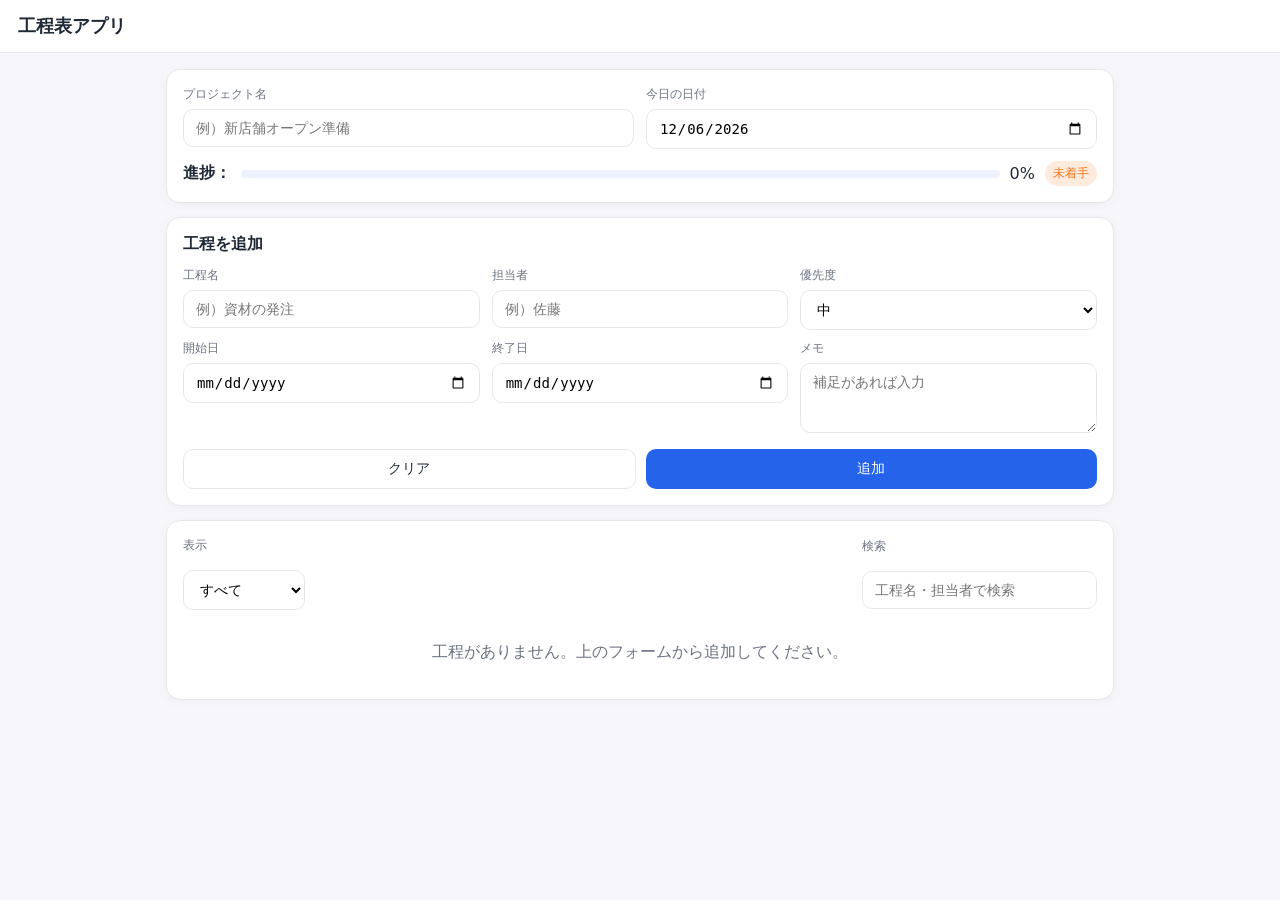
==== commit ef1a088f: "Add simple mobile-friendly schedule app" ====
--- a/index.html
+++ b/index.html
@@ -1,543 +1,333 @@
 <!doctype html>
 <html lang="ja">
 <head>
-<meta charset="utf-8" />
-<meta name="viewport" content="width=device-width, initial-scale=1" />
+<meta charset="utf-8"/>
+<meta name="viewport" content="width=device-width, initial-scale=1"/>
 <title>工程表アプリ</title>
 <style>
 :root{
-  --bg:#f6f7fb;
-  --card:#ffffff;
-  --text:#1f2937;
-  --muted:#6b7280;
-  --accent:#2563eb;
-  --accent-soft:#dbeafe;
-  --border:#e5e7eb;
-  --danger:#dc2626;
+  --bg:#f7f7fb;--card:#fff;--text:#1f2937;--muted:#6b7280;--accent:#2563eb;--border:#e5e7eb;
+  --good:#16a34a;--warn:#f97316;--danger:#ef4444;
 }
 *{box-sizing:border-box}
-body{
-  margin:0;
-  font-family:system-ui,-apple-system,Segoe UI,Roboto,"Noto Sans JP",sans-serif;
-  color:var(--text);
-  background:var(--bg);
-}
-header{
-  position:sticky;
-  top:0;
-  z-index:10;
-  background:var(--card);
-  border-bottom:1px solid var(--border);
-}
-header .inner{
-  max-width:1100px;
-  margin:0 auto;
-  padding:16px 20px;
-  display:flex;
-  align-items:center;
-  justify-content:space-between;
-  gap:12px;
-}
-header h1{
-  font-size:18px;
-  margin:0;
-}
-main{
-  max-width:1100px;
-  margin:18px auto 36px;
-  padding:0 16px;
-  display:grid;
-  gap:16px;
-}
-.card{
-  background:var(--card);
-  border:1px solid var(--border);
-  border-radius:16px;
-  padding:16px;
-  box-shadow:0 4px 16px rgba(15,23,42,0.04);
-}
-.grid{
-  display:grid;
-  gap:12px;
-}
+body{margin:0;background:var(--bg);color:var(--text);font-family:system-ui,-apple-system,Segoe UI,Roboto,Helvetica,Arial,sans-serif}
+header{position:sticky;top:0;background:#fff;border-bottom:1px solid var(--border);padding:14px 18px;z-index:5}
+header h1{margin:0;font-size:18px}
+main{max-width:980px;margin:16px auto;padding:0 16px 40px;display:grid;gap:14px}
+.card{background:var(--card);border:1px solid var(--border);border-radius:14px;box-shadow:0 2px 12px rgba(0,0,0,.04)}
+.section{padding:16px}
+.grid{display:grid;gap:12px}
 .grid.cols-2{grid-template-columns:repeat(2,minmax(0,1fr))}
 .grid.cols-3{grid-template-columns:repeat(3,minmax(0,1fr))}
-label{
-  font-size:12px;
-  color:var(--muted);
-  display:block;
-  margin-bottom:6px;
-}
-input,select,button,textarea{
-  width:100%;
-  padding:10px 12px;
-  border:1px solid var(--border);
-  border-radius:10px;
-  font-size:14px;
-  font-family:inherit;
-  background:#fff;
-}
-textarea{resize:vertical;min-height:72px}
-button{
-  cursor:pointer;
-  transition:all .2s ease;
-}
-button:active{transform:scale(.98)}
-.btn{
-  background:var(--accent);
-  color:#fff;
-  border:none;
-}
-.btn.secondary{
-  background:#fff;
-  color:var(--text);
-  border:1px solid var(--border);
-}
-.btn.ghost{
-  background:transparent;
-  border:1px dashed var(--border);
-  color:var(--muted);
-}
-.btn.danger{
-  background:var(--danger);
-  border:none;
-  color:#fff;
-}
+label{font-size:12px;color:var(--muted);display:block;margin-bottom:6px}
+input,select,button,textarea{width:100%;padding:10px 12px;border:1px solid var(--border);border-radius:10px;background:#fff;font-size:14px}
+textarea{min-height:70px;resize:vertical}
+button{cursor:pointer}
+.btn{background:var(--accent);color:#fff;border:none}
+.btn.secondary{background:#fff;color:var(--text);border:1px solid var(--border)}
 .row{display:flex;gap:10px;align-items:center;flex-wrap:wrap}
-.segmented{
-  display:flex;
-  gap:6px;
-  background:#f3f4f6;
-  padding:4px;
-  border-radius:999px;
-}
-.segmented button{
-  border:none;
-  padding:8px 14px;
-  border-radius:999px;
-  background:transparent;
-  color:var(--muted);
-  font-size:13px;
-}
-.segmented button.active{
-  background:#fff;
-  color:var(--text);
-  box-shadow:0 1px 6px rgba(15,23,42,0.12);
-}
-.badge{
-  display:inline-flex;
-  align-items:center;
-  gap:6px;
-  padding:4px 10px;
-  border-radius:999px;
-  font-size:12px;
-  background:var(--accent-soft);
-  color:var(--accent);
-}
-.helper{color:var(--muted);font-size:12px}
-.schedule-wrapper{
-  overflow:auto;
-  border-radius:12px;
-  border:1px solid var(--border);
-}
-.schedule{
-  min-width:680px;
-  border-collapse:collapse;
-  width:100%;
-  font-size:13px;
-}
-.schedule th,.schedule td{
-  border-bottom:1px solid var(--border);
-  padding:10px;
-  text-align:center;
-  white-space:nowrap;
-}
-.schedule th{
-  background:#f8fafc;
-  color:var(--muted);
-  font-weight:600;
-  position:sticky;
-  top:0;
-  z-index:2;
-}
-.schedule td.task-cell{
-  text-align:left;
-  min-width:140px;
-  position:sticky;
-  left:0;
-  background:#fff;
-  z-index:1;
-}
-.task-pill{
-  background:var(--accent-soft);
-  color:var(--accent);
-  padding:6px 10px;
-  border-radius:999px;
-  display:inline-block;
-  font-size:12px;
-}
-.timeline-cell{
-  min-width:48px;
-  height:42px;
-}
-.timeline-cell.active{
-  background:rgba(37,99,235,0.15);
-}
-.timeline-cell.today{
-  outline:2px solid rgba(37,99,235,0.35);
-  outline-offset:-2px;
-}
-.task-list{
-  display:grid;
-  gap:10px;
-}
-.task-item{
-  border:1px solid var(--border);
-  border-radius:12px;
-  padding:12px;
-  display:grid;
-  gap:8px;
-}
-.task-item header{
-  position:static;
-  border:none;
-  background:transparent;
-}
-.task-item h3{margin:0;font-size:15px}
-.task-meta{display:flex;flex-wrap:wrap;gap:8px;font-size:12px;color:var(--muted)}
-.task-actions{display:flex;gap:8px;flex-wrap:wrap}
-.note{background:#fef9c3;color:#92400e;border-radius:10px;padding:10px;font-size:12px}
-@media (max-width:860px){
-  .grid.cols-3{grid-template-columns:1fr}
-}
+.right{display:flex;gap:10px;justify-content:flex-end}
+.badge{padding:4px 8px;border-radius:999px;font-size:12px}
+.badge.done{background:rgba(22,163,74,.12);color:var(--good)}
+.badge.todo{background:rgba(249,115,22,.14);color:var(--warn)}
+.badge.late{background:rgba(239,68,68,.12);color:var(--danger)}
+.step{display:grid;gap:8px;border:1px solid var(--border);border-radius:12px;padding:12px;background:#fff}
+.step h3{margin:0;font-size:15px}
+.step .meta{display:grid;gap:6px;font-size:13px;color:var(--muted)}
+.step .actions{display:flex;gap:10px;align-items:center;flex-wrap:wrap}
+.progress{display:flex;align-items:center;gap:10px}
+.progress-bar{flex:1;height:8px;background:#eef2ff;border-radius:999px;overflow:hidden}
+.progress-bar span{display:block;height:100%;background:var(--accent)}
+.empty{padding:20px;text-align:center;color:var(--muted)}
 @media (max-width:720px){
-  .grid.cols-2{grid-template-columns:1fr}
-  header .inner{flex-direction:column;align-items:flex-start}
-}
-@media (orientation:landscape){
-  body{font-size:15px}
-  .schedule{min-width:900px}
-  .timeline-cell{min-width:60px}
+  .grid.cols-2,.grid.cols-3{grid-template-columns:1fr}
+  header{padding:12px 14px}
 }
 </style>
 </head>
 <body>
-<header>
-  <div class="inner">
-    <div>
-      <h1>工程表（モバイル対応）</h1>
-      <div class="helper">2週間 / 1ヵ月の工程をワンタップで切り替え</div>
-    </div>
-    <div class="segmented" role="tablist" aria-label="表示切替">
-      <button type="button" class="active" data-range="14">2週間</button>
-      <button type="button" data-range="30">1ヵ月</button>
-    </div>
-  </div>
-</header>
+<header><h1>工程表アプリ</h1></header>
 
 <main>
-  <section class="card grid cols-2">
-    <div class="grid">
-      <div class="row" style="justify-content:space-between;gap:12px">
-        <div>
-          <div class="badge">📅 表示開始日</div>
-          <div class="helper">携帯の縦横変更で自動最適化</div>
-        </div>
-        <button class="btn secondary" id="todayBtn">今日に戻す</button>
-      </div>
-      <div>
-        <label for="startDate">開始日</label>
-        <input type="date" id="startDate" />
-      </div>
-      <div class="note">入力はフォーム → 保存でOK。タスクをタップすると編集できます。</div>
-    </div>
-
-    <div class="grid">
-      <div>
-        <label for="taskName">タスク名</label>
-        <input id="taskName" placeholder="例）基礎工事" />
-      </div>
-      <div class="grid cols-2">
-        <div>
-          <label for="taskStart">開始日</label>
-          <input type="date" id="taskStart" />
-        </div>
-        <div>
-          <label for="taskEnd">終了日</label>
-          <input type="date" id="taskEnd" />
-        </div>
-      </div>
-      <div>
-        <label for="taskNote">メモ</label>
-        <textarea id="taskNote" placeholder="例）資材搬入は朝8時"></textarea>
-      </div>
-      <div class="row" style="justify-content:flex-end">
-        <button class="btn ghost" id="cancelEdit" style="display:none">編集をキャンセル</button>
-        <button class="btn" id="saveTask">保存</button>
-      </div>
+  <section class="card section">
+    <div class="grid cols-2">
+      <div>
+        <label>プロジェクト名</label>
+        <input id="projectName" placeholder="例）新店舗オープン準備">
+      </div>
+      <div>
+        <label>今日の日付</label>
+        <input id="today" type="date">
+      </div>
+    </div>
+    <div class="row" style="margin-top:12px">
+      <div class="progress" style="flex:1">
+        <strong>進捗：</strong>
+        <div class="progress-bar"><span id="progressBar" style="width:0%"></span></div>
+        <span id="progressText">0%</span>
+      </div>
+      <div class="badge" id="progressBadge">未着手</div>
     </div>
   </section>
 
-  <section class="card">
+  <section class="card section">
+    <h2 style="margin:0 0 12px;font-size:16px">工程を追加</h2>
+    <div class="grid cols-3">
+      <div>
+        <label>工程名</label>
+        <input id="taskName" placeholder="例）資材の発注">
+      </div>
+      <div>
+        <label>担当者</label>
+        <input id="assignee" placeholder="例）佐藤">
+      </div>
+      <div>
+        <label>優先度</label>
+        <select id="priority">
+          <option value="high">高</option>
+          <option value="medium" selected>中</option>
+          <option value="low">低</option>
+        </select>
+      </div>
+    </div>
+    <div class="grid cols-3" style="margin-top:10px">
+      <div>
+        <label>開始日</label>
+        <input id="startDate" type="date">
+      </div>
+      <div>
+        <label>終了日</label>
+        <input id="endDate" type="date">
+      </div>
+      <div>
+        <label>メモ</label>
+        <textarea id="note" placeholder="補足があれば入力"></textarea>
+      </div>
+    </div>
+    <div class="right" style="margin-top:12px">
+      <button class="btn secondary" id="clearForm">クリア</button>
+      <button class="btn" id="addTask">追加</button>
+    </div>
+  </section>
+
+  <section class="card section">
     <div class="row" style="justify-content:space-between">
-      <div>
-        <div class="badge">🗓️ 工程表示</div>
-        <div class="helper" id="rangeLabel"></div>
-      </div>
       <div class="row">
-        <button class="btn secondary" id="exportBtn">CSV出力</button>
-        <button class="btn danger" id="resetBtn">全削除</button>
-      </div>
-    </div>
-    <div class="schedule-wrapper" style="margin-top:12px">
-      <table class="schedule" id="scheduleTable" aria-label="工程表"></table>
-    </div>
-  </section>
-
-  <section class="card">
-    <div class="row" style="justify-content:space-between">
-      <div>
-        <div class="badge">✅ タスク一覧</div>
-        <div class="helper">ドラッグ不要、タップで編集</div>
-      </div>
-      <div class="helper" id="taskCount"></div>
-    </div>
-    <div class="task-list" id="taskList" style="margin-top:12px"></div>
+        <label>表示</label>
+        <select id="filter">
+          <option value="all">すべて</option>
+          <option value="todo">未完了</option>
+          <option value="done">完了</option>
+        </select>
+      </div>
+      <div class="row">
+        <label>検索</label>
+        <input id="search" placeholder="工程名・担当者で検索">
+      </div>
+    </div>
+    <div id="taskList" style="margin-top:12px"></div>
   </section>
 </main>
 
 <script>
-const state = {
-  range: 14,
-  tasks: [],
-  editId: null,
-};
-
-const elements = {
-  startDate: document.getElementById('startDate'),
-  taskName: document.getElementById('taskName'),
-  taskStart: document.getElementById('taskStart'),
-  taskEnd: document.getElementById('taskEnd'),
-  taskNote: document.getElementById('taskNote'),
-  scheduleTable: document.getElementById('scheduleTable'),
-  rangeLabel: document.getElementById('rangeLabel'),
-  taskList: document.getElementById('taskList'),
-  taskCount: document.getElementById('taskCount'),
-  cancelEdit: document.getElementById('cancelEdit'),
-};
-
-const pad = (n) => String(n).padStart(2, '0');
-const toDateStr = (d) => `${d.getFullYear()}-${pad(d.getMonth()+1)}-${pad(d.getDate())}`;
-const parseDate = (value) => value ? new Date(`${value}T00:00:00`) : null;
-const storageKey = 'scheduleTasksV1';
-
-const loadTasks = () => {
-  const raw = localStorage.getItem(storageKey);
-  state.tasks = raw ? JSON.parse(raw) : [];
-};
-const saveTasks = () => {
-  localStorage.setItem(storageKey, JSON.stringify(state.tasks));
-};
-
-const updateRangeLabel = () => {
-  const start = parseDate(elements.startDate.value);
-  if (!start) return;
-  const end = new Date(start);
-  end.setDate(end.getDate() + state.range - 1);
-  elements.rangeLabel.textContent = `${elements.startDate.value} 〜 ${toDateStr(end)}（${state.range}日間）`;
-};
-
-const renderTable = () => {
-  const start = parseDate(elements.startDate.value);
-  if (!start) return;
-  const days = Array.from({ length: state.range }, (_, i) => {
-    const d = new Date(start);
-    d.setDate(d.getDate() + i);
-    return d;
+const STORAGE_KEY = "simple_schedule_app_v1";
+const $ = (id) => document.getElementById(id);
+
+function readStorage(){
+  const raw = localStorage.getItem(STORAGE_KEY);
+  try{
+    return raw ? JSON.parse(raw) : { project:"", tasks:[] };
+  }catch{
+    return { project:"", tasks:[] };
+  }
+}
+
+function writeStorage(data){
+  localStorage.setItem(STORAGE_KEY, JSON.stringify(data));
+}
+
+function formatDate(dateStr){
+  if(!dateStr) return "";
+  const d = new Date(dateStr + "T00:00:00");
+  if(Number.isNaN(d.getTime())) return dateStr;
+  return `${d.getMonth()+1}/${d.getDate()}`;
+}
+
+function calcStatus(task, todayStr){
+  if(task.done) return "done";
+  if(!task.endDate || !todayStr) return "todo";
+  return task.endDate < todayStr ? "late" : "todo";
+}
+
+function priorityLabel(level){
+  return { high:"高", medium:"中", low:"低" }[level] || "-";
+}
+
+function render(){
+  const data = readStorage();
+  $("projectName").value = data.project || "";
+
+  const today = $("today").value;
+  const list = $("taskList");
+  const filter = $("filter").value;
+  const search = $("search").value.trim().toLowerCase();
+
+  const filtered = data.tasks.filter(task => {
+    const status = task.done ? "done" : "todo";
+    if(filter !== "all" && status !== filter) return false;
+    if(search){
+      const hay = `${task.name} ${task.assignee}`.toLowerCase();
+      if(!hay.includes(search)) return false;
+    }
+    return true;
   });
-  const todayStr = toDateStr(new Date());
-
-  const headerRow = `<tr><th>タスク</th>${days.map(d => `<th>${pad(d.getMonth()+1)}/${pad(d.getDate())}</th>`).join('')}</tr>`;
-
-  const rows = state.tasks.map(task => {
-    const startDate = parseDate(task.start);
-    const endDate = parseDate(task.end);
-    const cells = days.map(d => {
-      const dStr = toDateStr(d);
-      const isActive = startDate && endDate && d >= startDate && d <= endDate;
-      const isToday = dStr === todayStr;
-      const classes = [
-        'timeline-cell',
-        isActive ? 'active' : '',
-        isToday ? 'today' : ''
-      ].filter(Boolean).join(' ');
-      return `<td class="${classes}"></td>`;
-    }).join('');
-    return `<tr><td class="task-cell"><span class="task-pill">${task.name}</span></td>${cells}</tr>`;
-  }).join('');
-
-  elements.scheduleTable.innerHTML = headerRow + (rows || `<tr><td class="task-cell" colspan="${state.range + 1}">タスクがまだありません。</td></tr>`);
-  updateRangeLabel();
-};
-
-const renderTaskList = () => {
-  elements.taskList.innerHTML = '';
-  state.tasks.forEach(task => {
-    const item = document.createElement('div');
-    item.className = 'task-item';
-    item.innerHTML = `
-      <header>
+
+  list.innerHTML = "";
+  if(filtered.length === 0){
+    list.innerHTML = '<div class="empty">工程がありません。上のフォームから追加してください。</div>';
+  }
+
+  filtered.forEach(task => {
+    const status = calcStatus(task, today);
+    const wrapper = document.createElement("div");
+    wrapper.className = "step";
+    const badgeClass = status === "done" ? "done" : (status === "late" ? "late" : "todo");
+    const badgeText = status === "done" ? "完了" : (status === "late" ? "遅延" : "未完了");
+
+    wrapper.innerHTML = `
+      <div class="row" style="justify-content:space-between">
         <h3>${task.name}</h3>
-      </header>
-      <div class="task-meta">
-        <span>期間: ${task.start} 〜 ${task.end}</span>
-        <span>更新: ${task.updatedAt}</span>
-      </div>
-      <div>${task.note ? task.note : '<span class="helper">メモなし</span>'}</div>
-      <div class="task-actions">
-        <button class="btn secondary" data-action="edit">編集</button>
-        <button class="btn danger" data-action="delete">削除</button>
+        <span class="badge ${badgeClass}">${badgeText}</span>
+      </div>
+      <div class="meta">
+        <div>担当：${task.assignee || "未設定"} / 優先度：${priorityLabel(task.priority)}</div>
+        <div>期間：${formatDate(task.startDate)} 〜 ${formatDate(task.endDate)}</div>
+        ${task.note ? `<div>メモ：${task.note}</div>` : ""}
       </div>
     `;
-    item.querySelector('[data-action="edit"]').addEventListener('click', () => startEditTask(task.id));
-    item.querySelector('[data-action="delete"]').addEventListener('click', () => deleteTask(task.id));
-    elements.taskList.appendChild(item);
+
+    const actions = document.createElement("div");
+    actions.className = "actions";
+
+    const checkbox = document.createElement("input");
+    checkbox.type = "checkbox";
+    checkbox.checked = task.done;
+    checkbox.addEventListener("change", () => {
+      task.done = checkbox.checked;
+      updateTask(task);
+    });
+
+    const label = document.createElement("span");
+    label.textContent = "完了";
+
+    const deleteBtn = document.createElement("button");
+    deleteBtn.className = "btn secondary";
+    deleteBtn.textContent = "削除";
+    deleteBtn.addEventListener("click", () => removeTask(task.id));
+
+    actions.appendChild(checkbox);
+    actions.appendChild(label);
+    actions.appendChild(deleteBtn);
+
+    wrapper.appendChild(actions);
+    list.appendChild(wrapper);
   });
-  elements.taskCount.textContent = `${state.tasks.length} 件`;
-};
-
-const clearForm = () => {
-  elements.taskName.value = '';
-  elements.taskStart.value = '';
-  elements.taskEnd.value = '';
-  elements.taskNote.value = '';
-};
-
-const startEditTask = (id) => {
-  const task = state.tasks.find(t => t.id === id);
-  if (!task) return;
-  state.editId = id;
-  elements.taskName.value = task.name;
-  elements.taskStart.value = task.start;
-  elements.taskEnd.value = task.end;
-  elements.taskNote.value = task.note;
-  elements.cancelEdit.style.display = 'inline-flex';
-  elements.taskName.focus();
-};
-
-const finishEdit = () => {
-  state.editId = null;
-  elements.cancelEdit.style.display = 'none';
+
+  updateProgress(data.tasks);
+}
+
+function updateProgress(tasks){
+  const total = tasks.length;
+  const done = tasks.filter(t => t.done).length;
+  const percent = total === 0 ? 0 : Math.round((done / total) * 100);
+  $("progressBar").style.width = `${percent}%`;
+  $("progressText").textContent = `${percent}%`;
+  const badge = $("progressBadge");
+  if(percent === 100 && total > 0){
+    badge.textContent = "完了";
+    badge.className = "badge done";
+  }else if(percent === 0){
+    badge.textContent = "未着手";
+    badge.className = "badge todo";
+  }else{
+    badge.textContent = "進行中";
+    badge.className = "badge";
+  }
+}
+
+function updateTask(task){
+  const data = readStorage();
+  const idx = data.tasks.findIndex(t => t.id === task.id);
+  if(idx >= 0){
+    data.tasks[idx] = task;
+    writeStorage(data);
+  }
+  render();
+}
+
+function removeTask(id){
+  const data = readStorage();
+  data.tasks = data.tasks.filter(t => t.id !== id);
+  writeStorage(data);
+  render();
+}
+
+function addTask(){
+  const name = $("taskName").value.trim();
+  if(!name){
+    alert("工程名を入力してください");
+    return;
+  }
+  const startDate = $("startDate").value;
+  const endDate = $("endDate").value;
+  if(startDate && endDate && endDate < startDate){
+    alert("終了日は開始日以降にしてください");
+    return;
+  }
+  const task = {
+    id: crypto.randomUUID(),
+    name,
+    assignee: $("assignee").value.trim(),
+    priority: $("priority").value,
+    startDate,
+    endDate,
+    note: $("note").value.trim(),
+    done: false
+  };
+  const data = readStorage();
+  data.tasks.unshift(task);
+  data.project = $("projectName").value.trim();
+  writeStorage(data);
   clearForm();
-};
-
-const deleteTask = (id) => {
-  state.tasks = state.tasks.filter(t => t.id !== id);
-  saveTasks();
-  renderAll();
-};
-
-const renderAll = () => {
-  renderTable();
-  renderTaskList();
-};
-
-const validateTask = () => {
-  if (!elements.taskName.value.trim()) {
-    alert('タスク名を入力してください');
-    return false;
-  }
-  if (!elements.taskStart.value || !elements.taskEnd.value) {
-    alert('開始日と終了日を入力してください');
-    return false;
-  }
-  const start = parseDate(elements.taskStart.value);
-  const end = parseDate(elements.taskEnd.value);
-  if (end < start) {
-    alert('終了日は開始日以降にしてください');
-    return false;
-  }
-  return true;
-};
-
-const saveTask = () => {
-  if (!validateTask()) return;
-  const now = new Date();
-  const taskData = {
-    id: state.editId ?? crypto.randomUUID(),
-    name: elements.taskName.value.trim(),
-    start: elements.taskStart.value,
-    end: elements.taskEnd.value,
-    note: elements.taskNote.value.trim(),
-    updatedAt: `${pad(now.getMonth()+1)}/${pad(now.getDate())} ${pad(now.getHours())}:${pad(now.getMinutes())}`
-  };
-  if (state.editId) {
-    state.tasks = state.tasks.map(task => task.id === state.editId ? taskData : task);
-    finishEdit();
-  } else {
-    state.tasks.unshift(taskData);
-    clearForm();
-  }
-  saveTasks();
-  renderAll();
-};
-
-const exportCSV = () => {
-  const header = ['タスク名','開始日','終了日','メモ'];
-  const rows = state.tasks.map(task => [
-    `"${task.name.replace(/"/g, '""')}"`,
-    task.start,
-    task.end,
-    `"${(task.note || '').replace(/"/g, '""')}"`
-  ].join(','));
-  const csv = [header.join(','), ...rows].join('\n');
-  const blob = new Blob([csv], { type: 'text/csv;charset=utf-8;' });
-  const link = document.createElement('a');
-  link.href = URL.createObjectURL(blob);
-  link.download = 'schedule.csv';
-  link.click();
-  URL.revokeObjectURL(link.href);
-};
-
-const resetAll = () => {
-  if (!confirm('すべてのタスクを削除します。よろしいですか？')) return;
-  state.tasks = [];
-  saveTasks();
-  renderAll();
-};
-
-const init = () => {
+  render();
+}
+
+function clearForm(){
+  ["taskName","assignee","startDate","endDate","note"].forEach(id => $(id).value = "");
+  $("priority").value = "medium";
+}
+
+function init(){
   const today = new Date();
-  elements.startDate.value = toDateStr(today);
-  elements.taskStart.value = toDateStr(today);
-  elements.taskEnd.value = toDateStr(today);
-  loadTasks();
-  renderAll();
-};
-
-document.querySelectorAll('.segmented button').forEach(btn => {
-  btn.addEventListener('click', () => {
-    document.querySelectorAll('.segmented button').forEach(b => b.classList.remove('active'));
-    btn.classList.add('active');
-    state.range = Number(btn.dataset.range);
-    renderTable();
+  const todayStr = `${today.getFullYear()}-${String(today.getMonth()+1).padStart(2,"0")}-${String(today.getDate()).padStart(2,"0")}`;
+  $("today").value = todayStr;
+
+  const data = readStorage();
+  $("projectName").value = data.project || "";
+
+  $("addTask").addEventListener("click", addTask);
+  $("clearForm").addEventListener("click", clearForm);
+  $("filter").addEventListener("change", render);
+  $("search").addEventListener("input", render);
+  $("projectName").addEventListener("change", () => {
+    const current = readStorage();
+    current.project = $("projectName").value.trim();
+    writeStorage(current);
   });
-});
-
-elements.startDate.addEventListener('change', renderTable);
-
-document.getElementById('todayBtn').addEventListener('click', () => {
-  elements.startDate.value = toDateStr(new Date());
-  renderTable();
-});
-
-document.getElementById('saveTask').addEventListener('click', saveTask);
-
-elements.cancelEdit.addEventListener('click', finishEdit);
-
-document.getElementById('exportBtn').addEventListener('click', exportCSV);
-
-document.getElementById('resetBtn').addEventListener('click', resetAll);
+  $("today").addEventListener("change", render);
+
+  render();
+}
 
 init();
 </script>
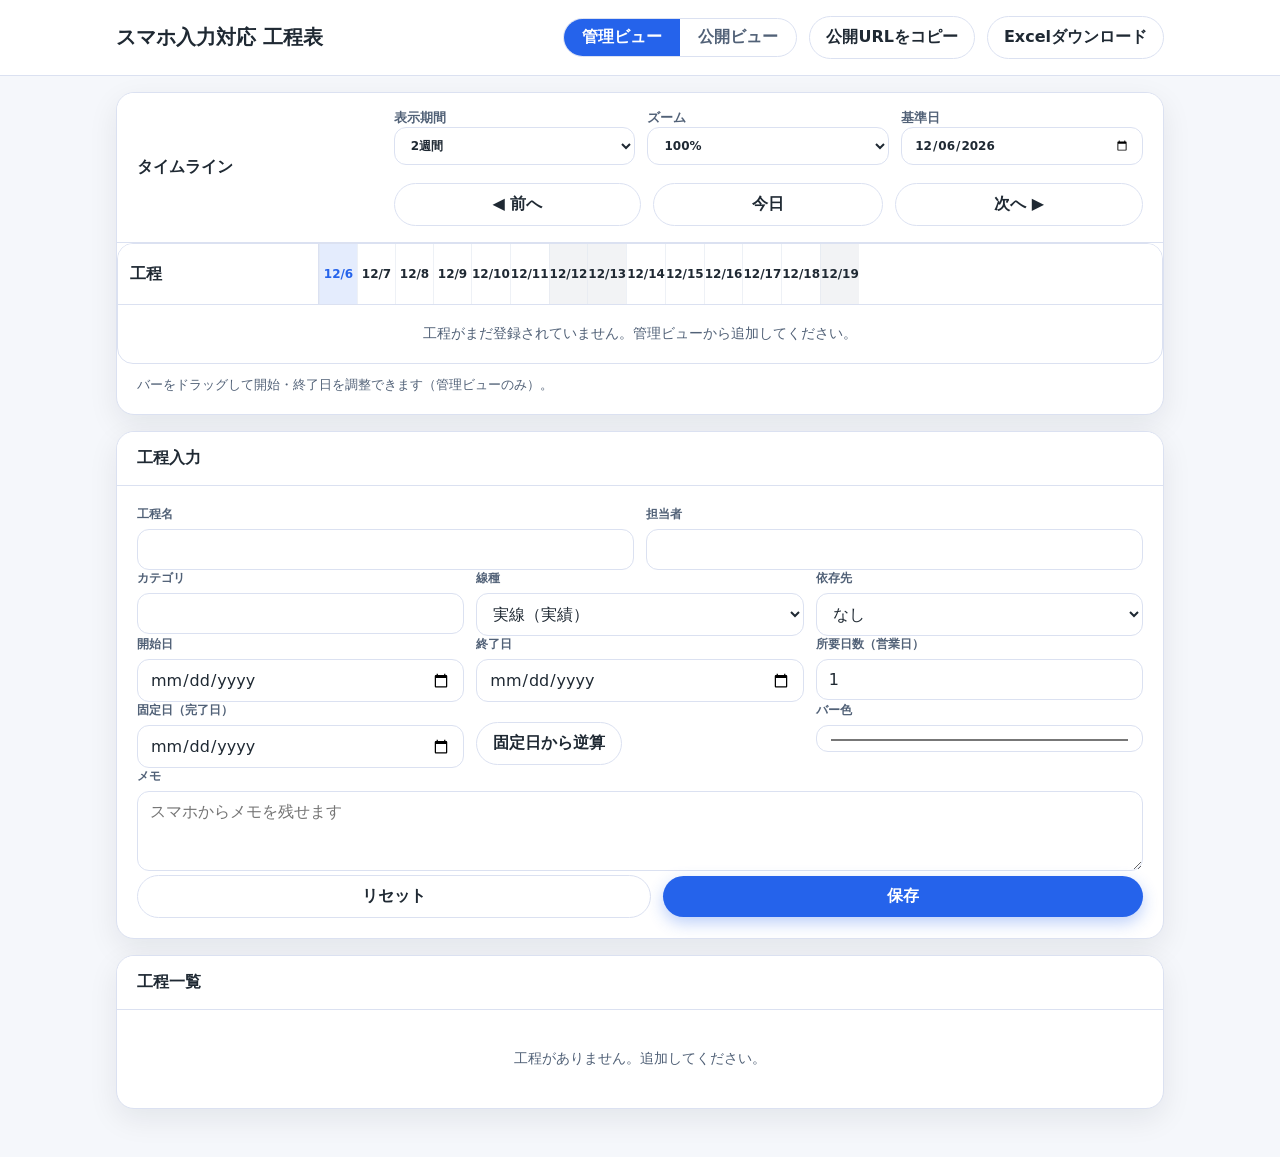
==== commit 41148bec: "Merge 7efe8c7d7174d81058845383337336facb44d2fb into 98c9511c7df01a8c0669fb1b5e52a2b20ae9e7b0" ====
--- a/index.html
+++ b/index.html
@@ -1,335 +1,1405 @@
 <!doctype html>
 <html lang="ja">
 <head>
-<meta charset="utf-8"/>
-<meta name="viewport" content="width=device-width, initial-scale=1"/>
-<title>工程表アプリ</title>
-<style>
-:root{
-  --bg:#f7f7fb;--card:#fff;--text:#1f2937;--muted:#6b7280;--accent:#2563eb;--border:#e5e7eb;
-  --good:#16a34a;--warn:#f97316;--danger:#ef4444;
-}
-*{box-sizing:border-box}
-body{margin:0;background:var(--bg);color:var(--text);font-family:system-ui,-apple-system,Segoe UI,Roboto,Helvetica,Arial,sans-serif}
-header{position:sticky;top:0;background:#fff;border-bottom:1px solid var(--border);padding:14px 18px;z-index:5}
-header h1{margin:0;font-size:18px}
-main{max-width:980px;margin:16px auto;padding:0 16px 40px;display:grid;gap:14px}
-.card{background:var(--card);border:1px solid var(--border);border-radius:14px;box-shadow:0 2px 12px rgba(0,0,0,.04)}
-.section{padding:16px}
-.grid{display:grid;gap:12px}
-.grid.cols-2{grid-template-columns:repeat(2,minmax(0,1fr))}
-.grid.cols-3{grid-template-columns:repeat(3,minmax(0,1fr))}
-label{font-size:12px;color:var(--muted);display:block;margin-bottom:6px}
-input,select,button,textarea{width:100%;padding:10px 12px;border:1px solid var(--border);border-radius:10px;background:#fff;font-size:14px}
-textarea{min-height:70px;resize:vertical}
-button{cursor:pointer}
-.btn{background:var(--accent);color:#fff;border:none}
-.btn.secondary{background:#fff;color:var(--text);border:1px solid var(--border)}
-.row{display:flex;gap:10px;align-items:center;flex-wrap:wrap}
-.right{display:flex;gap:10px;justify-content:flex-end}
-.badge{padding:4px 8px;border-radius:999px;font-size:12px}
-.badge.done{background:rgba(22,163,74,.12);color:var(--good)}
-.badge.todo{background:rgba(249,115,22,.14);color:var(--warn)}
-.badge.late{background:rgba(239,68,68,.12);color:var(--danger)}
-.step{display:grid;gap:8px;border:1px solid var(--border);border-radius:12px;padding:12px;background:#fff}
-.step h3{margin:0;font-size:15px}
-.step .meta{display:grid;gap:6px;font-size:13px;color:var(--muted)}
-.step .actions{display:flex;gap:10px;align-items:center;flex-wrap:wrap}
-.progress{display:flex;align-items:center;gap:10px}
-.progress-bar{flex:1;height:8px;background:#eef2ff;border-radius:999px;overflow:hidden}
-.progress-bar span{display:block;height:100%;background:var(--accent)}
-.empty{padding:20px;text-align:center;color:var(--muted)}
-@media (max-width:720px){
-  .grid.cols-2,.grid.cols-3{grid-template-columns:1fr}
-  header{padding:12px 14px}
-}
-</style>
+  <meta charset="utf-8" />
+  <meta name="viewport" content="width=device-width, initial-scale=1" />
+  <title>スマホ入力対応 工程表</title>
+  <style>
+    :root {
+      color-scheme: light;
+      --bg: #f5f7fb;
+      --card: #ffffff;
+      --border: #dbe1f1;
+      --text: #1f2933;
+      --muted: #516177;
+      --accent: #2563eb;
+      --accent-soft: rgba(37, 99, 235, 0.16);
+      --danger: #e11d48;
+    }
+    * {
+      box-sizing: border-box;
+    }
+    body {
+      margin: 0;
+      font-family: "Noto Sans JP", "Hiragino Kaku Gothic ProN", system-ui, -apple-system, BlinkMacSystemFont, "Segoe UI", sans-serif;
+      background: var(--bg);
+      color: var(--text);
+    }
+    header {
+      position: sticky;
+      top: 0;
+      z-index: 20;
+      background: rgba(255, 255, 255, 0.92);
+      backdrop-filter: blur(10px);
+      border-bottom: 1px solid var(--border);
+    }
+    header .inner {
+      max-width: 1080px;
+      margin: 0 auto;
+      padding: 16px;
+      display: flex;
+      gap: 16px;
+      justify-content: space-between;
+      align-items: center;
+      flex-wrap: wrap;
+    }
+    h1 {
+      margin: 0;
+      font-size: 20px;
+      font-weight: 600;
+    }
+    main {
+      max-width: 1080px;
+      margin: 16px auto 48px;
+      padding: 0 16px;
+      display: grid;
+      gap: 16px;
+    }
+    .card {
+      background: var(--card);
+      border-radius: 18px;
+      border: 1px solid var(--border);
+      box-shadow: 0 10px 30px rgba(15, 23, 42, 0.08);
+      overflow: hidden;
+    }
+    .card > header,
+    .card > .section-header {
+      padding: 16px 20px;
+      border-bottom: 1px solid var(--border);
+      font-weight: 600;
+      display: flex;
+      gap: 12px;
+      align-items: center;
+      justify-content: space-between;
+    }
+    .card > .section-header h2 {
+      font-size: 16px;
+      margin: 0;
+    }
+    .card-body {
+      padding: 20px;
+      display: grid;
+      gap: 16px;
+    }
+    label {
+      font-size: 12px;
+      font-weight: 600;
+      color: var(--muted);
+      display: block;
+      margin-bottom: 6px;
+    }
+    input,
+    select,
+    textarea,
+    button {
+      font: inherit;
+    }
+    input,
+    select,
+    textarea {
+      width: 100%;
+      border-radius: 12px;
+      border: 1px solid var(--border);
+      padding: 10px 12px;
+      background: #fff;
+      color: var(--text);
+    }
+    textarea {
+      min-height: 80px;
+      resize: vertical;
+    }
+    button {
+      border-radius: 999px;
+      border: none;
+      padding: 10px 16px;
+      display: inline-flex;
+      gap: 6px;
+      align-items: center;
+      justify-content: center;
+      cursor: pointer;
+      font-weight: 600;
+      transition: transform 0.15s ease, box-shadow 0.15s ease;
+    }
+    button.primary {
+      background: var(--accent);
+      color: #fff;
+      box-shadow: 0 6px 16px rgba(37, 99, 235, 0.3);
+    }
+    button.secondary {
+      background: #fff;
+      color: var(--text);
+      border: 1px solid var(--border);
+    }
+    button.danger {
+      background: var(--danger);
+      color: #fff;
+    }
+    button:active {
+      transform: scale(0.97);
+    }
+    .muted {
+      color: var(--muted);
+      font-size: 13px;
+    }
+    .controls,
+    .toolbar {
+      display: flex;
+      flex-wrap: wrap;
+      gap: 12px;
+      align-items: center;
+    }
+    .controls > * {
+      flex: 1 1 160px;
+    }
+    .toolbar button {
+      flex: 1 1 auto;
+    }
+    .timeline-wrapper {
+      overflow-x: auto;
+      border-radius: 16px;
+      border: 1px solid var(--border);
+      background: #fff;
+      position: relative;
+    }
+    .timeline-content {
+      min-width: 280px;
+      position: relative;
+      --day-width: 44px;
+    }
+    .timeline-header,
+    .timeline-row {
+      display: grid;
+      grid-template-columns: 200px 1fr;
+      position: relative;
+    }
+    .timeline-header {
+      background: #fff;
+      border-bottom: 1px solid var(--border);
+      z-index: 2;
+    }
+    .timeline-label,
+    .timeline-day-strip {
+      position: relative;
+    }
+    .timeline-label {
+      padding: 12px;
+      font-weight: 600;
+      display: flex;
+      align-items: center;
+      gap: 6px;
+    }
+    .timeline-day-strip {
+      display: flex;
+      border-left: 1px solid var(--border);
+    }
+    .day-cell {
+      position: relative;
+      flex: 0 0 var(--day-width);
+      height: 52px;
+      border-left: 1px solid var(--border);
+      display: flex;
+      align-items: center;
+      justify-content: center;
+      font-size: 12px;
+      font-weight: 600;
+    }
+    .day-cell.weekend {
+      background: rgba(94, 106, 133, 0.08);
+    }
+    .day-cell.today {
+      background: rgba(37, 99, 235, 0.12);
+      color: var(--accent);
+    }
+    .timeline-row .timeline-label {
+      border-bottom: 1px solid var(--border);
+      background: linear-gradient(90deg, rgba(255, 255, 255, 0.96), rgba(255, 255, 255, 0));
+      position: sticky;
+      left: 0;
+      z-index: 1;
+    }
+    .timeline-row .timeline-day-strip {
+      border-bottom: 1px solid var(--border);
+      position: relative;
+      height: 60px;
+    }
+    .timeline-row:last-child .timeline-day-strip,
+    .timeline-row:last-child .timeline-label {
+      border-bottom: none;
+    }
+    .timeline-day-strip .day-cell {
+      height: 60px;
+      border-left: 1px solid rgba(226, 232, 240, 0.6);
+    }
+    .timeline-day-strip::after {
+      content: "";
+      position: absolute;
+      inset: 0;
+      pointer-events: none;
+    }
+    .today-line {
+      position: absolute;
+      top: 0;
+      bottom: 0;
+      width: 2px;
+      background: var(--accent);
+      z-index: 2;
+      pointer-events: none;
+    }
+    .task-bar {
+      position: absolute;
+      top: 50%;
+      transform: translateY(-50%);
+      height: 18px;
+      border-radius: 999px;
+      background: var(--accent-soft);
+      border: 2px solid var(--accent);
+      display: flex;
+      align-items: center;
+      padding: 0 12px;
+      gap: 8px;
+      color: var(--accent);
+      font-size: 12px;
+      font-weight: 600;
+      cursor: grab;
+      touch-action: pan-y;
+    }
+    .task-bar.dashed {
+      border-style: dashed;
+      background: rgba(37, 99, 235, 0.06);
+    }
+    .task-bar::after {
+      content: "";
+      position: absolute;
+      top: 50%;
+      right: -12px;
+      transform: translateY(-50%);
+      border-left: 12px solid currentColor;
+      border-top: 9px solid transparent;
+      border-bottom: 9px solid transparent;
+      opacity: 0.7;
+    }
+    .task-bar.dashed::after {
+      border-left-style: dashed;
+      border-left-color: rgba(37, 99, 235, 0.9);
+    }
+    .task-bar[data-mode="read-only"] {
+      cursor: default;
+    }
+    .handle {
+      position: absolute;
+      top: 0;
+      width: 16px;
+      height: 100%;
+      cursor: col-resize;
+      z-index: 2;
+    }
+    .handle.start { left: -4px; }
+    .handle.end { right: -16px; }
+    .handle.move {
+      inset: 0;
+      cursor: grab;
+      z-index: 1;
+    }
+    .task-meta {
+      font-size: 11px;
+      color: var(--muted);
+      display: block;
+    }
+    .list-table {
+      width: 100%;
+      border-collapse: collapse;
+      font-size: 13px;
+    }
+    .list-table th,
+    .list-table td {
+      padding: 10px 6px;
+      border-bottom: 1px solid var(--border);
+      text-align: left;
+    }
+    .list-table tbody tr {
+      cursor: pointer;
+    }
+    .badge {
+      display: inline-flex;
+      align-items: center;
+      justify-content: center;
+      border-radius: 999px;
+      padding: 2px 8px;
+      font-size: 11px;
+      background: rgba(37, 99, 235, 0.12);
+      color: var(--accent);
+      margin-left: 6px;
+    }
+    .empty-state {
+      padding: 20px;
+      text-align: center;
+      color: var(--muted);
+      font-size: 14px;
+    }
+    .public-only {
+      display: none;
+    }
+    .view-toggle {
+      display: inline-flex;
+      border-radius: 999px;
+      border: 1px solid var(--border);
+      background: rgba(255, 255, 255, 0.8);
+      overflow: hidden;
+    }
+    .view-toggle button {
+      border-radius: 0;
+      border: none;
+      background: transparent;
+      color: var(--muted);
+      padding: 8px 18px;
+      font-weight: 600;
+    }
+    .view-toggle button.active {
+      background: var(--accent);
+      color: #fff;
+      box-shadow: none;
+    }
+    .field-grid {
+      display: grid;
+      gap: 12px;
+    }
+    @media (min-width: 720px) {
+      .field-grid.cols-2 {
+        grid-template-columns: repeat(2, minmax(0, 1fr));
+      }
+      .field-grid.cols-3 {
+        grid-template-columns: repeat(3, minmax(0, 1fr));
+      }
+    }
+    @media (max-width: 719px) {
+      .timeline-header,
+      .timeline-row {
+        grid-template-columns: 160px 1fr;
+      }
+      .timeline-content {
+        --day-width: 52px;
+      }
+    }
+  </style>
+  <script src="https://cdn.sheetjs.com/xlsx-latest/package/dist/shim.min.js"></script>
+  <script src="https://cdn.sheetjs.com/xlsx-latest/package/dist/xlsx.full.min.js"></script>
 </head>
 <body>
-<header><h1>工程表アプリ</h1></header>
-
-<main>
-  <section class="card section">
-    <div class="grid cols-2">
-      <div>
-        <label>プロジェクト名</label>
-        <input id="projectName" placeholder="例）新店舗オープン準備">
-      </div>
-      <div>
-        <label>今日の日付</label>
-        <input id="today" type="date">
+  <header>
+    <div class="inner">
+      <h1>スマホ入力対応 工程表</h1>
+      <div class="toolbar">
+        <div class="view-toggle" role="group" aria-label="ビュー切替">
+          <button type="button" id="adminViewBtn" class="active">管理ビュー</button>
+          <button type="button" id="publicViewBtn">公開ビュー</button>
+        </div>
+        <button type="button" class="secondary" id="copyPublicLink">公開URLをコピー</button>
+        <button type="button" class="secondary" id="downloadExcel">Excelダウンロード</button>
       </div>
     </div>
-    <div class="row" style="margin-top:12px">
-      <div class="progress" style="flex:1">
-        <strong>進捗：</strong>
-        <div class="progress-bar"><span id="progressBar" style="width:0%"></span></div>
-        <span id="progressText">0%</span>
+  </header>
+  <main>
+    <section class="card">
+      <header class="section-header">
+        <h2>タイムライン</h2>
+        <div class="controls">
+          <label>
+            <span class="muted">表示期間</span>
+            <select id="rangeSelect">
+              <option value="2w">2週間</option>
+              <option value="1m">1ヶ月</option>
+              <option value="3m">3ヶ月</option>
+            </select>
+          </label>
+          <label>
+            <span class="muted">ズーム</span>
+            <select id="zoomSelect">
+              <option value="1">100%</option>
+              <option value="2">200%</option>
+            </select>
+          </label>
+          <label>
+            <span class="muted">基準日</span>
+            <input type="date" id="anchorDate" />
+          </label>
+          <div class="toolbar" style="flex:1 1 100%;justify-content:flex-end;">
+            <button type="button" class="secondary" id="prevRange">◀︎ 前へ</button>
+            <button type="button" class="secondary" id="todayBtn">今日</button>
+            <button type="button" class="secondary" id="nextRange">次へ ▶︎</button>
+          </div>
+        </div>
+      </header>
+      <div class="timeline-wrapper">
+        <div class="timeline-content" id="timeline"></div>
       </div>
-      <div class="badge" id="progressBadge">未着手</div>
-    </div>
-  </section>
-
-  <section class="card section">
-    <h2 style="margin:0 0 12px;font-size:16px">工程を追加</h2>
-    <div class="grid cols-3">
-      <div>
-        <label>工程名</label>
-        <input id="taskName" placeholder="例）資材の発注">
+      <div class="muted" style="padding:12px 20px 20px;">バーをドラッグして開始・終了日を調整できます（管理ビューのみ）。</div>
+    </section>
+
+    <section class="card admin-only" id="taskEditor">
+      <header class="section-header">
+        <h2>工程入力</h2>
+      </header>
+      <div class="card-body">
+        <form id="taskForm" autocomplete="off">
+          <input type="hidden" id="taskId" />
+          <div class="field-grid cols-2">
+            <div>
+              <label for="taskName">工程名</label>
+              <input id="taskName" list="taskNameList" required />
+              <datalist id="taskNameList"></datalist>
+            </div>
+            <div>
+              <label for="owner">担当者</label>
+              <input id="owner" list="ownerList" />
+              <datalist id="ownerList"></datalist>
+            </div>
+          </div>
+          <div class="field-grid cols-3">
+            <div>
+              <label for="category">カテゴリ</label>
+              <input id="category" list="categoryList" />
+              <datalist id="categoryList"></datalist>
+            </div>
+            <div>
+              <label for="lineStyle">線種</label>
+              <select id="lineStyle">
+                <option value="solid">実線（実績）</option>
+                <option value="dashed">破線（予定）</option>
+              </select>
+            </div>
+            <div>
+              <label for="dependency">依存先</label>
+              <select id="dependency">
+                <option value="">なし</option>
+              </select>
+            </div>
+          </div>
+          <div class="field-grid cols-3">
+            <div>
+              <label for="startDate">開始日</label>
+              <input type="date" id="startDate" required />
+            </div>
+            <div>
+              <label for="endDate">終了日</label>
+              <input type="date" id="endDate" required />
+            </div>
+            <div>
+              <label for="duration">所要日数（営業日）</label>
+              <input type="number" id="duration" min="1" value="1" />
+            </div>
+          </div>
+          <div class="field-grid cols-3">
+            <div>
+              <label for="fixedEnd">固定日（完了日）</label>
+              <input type="date" id="fixedEnd" />
+            </div>
+            <div>
+              <label>&nbsp;</label>
+              <button type="button" class="secondary" id="recalcFromFixed">固定日から逆算</button>
+            </div>
+            <div>
+              <label for="color">バー色</label>
+              <input type="color" id="color" value="#2563eb" />
+            </div>
+          </div>
+          <div>
+            <label for="memo">メモ</label>
+            <textarea id="memo" placeholder="スマホからメモを残せます"></textarea>
+          </div>
+          <div class="toolbar" style="justify-content:flex-end;">
+            <button type="button" class="secondary" id="resetForm">リセット</button>
+            <button type="button" class="danger" id="deleteTask" style="display:none;">削除</button>
+            <button type="submit" class="primary" id="saveTask">保存</button>
+          </div>
+        </form>
       </div>
-      <div>
-        <label>担当者</label>
-        <input id="assignee" placeholder="例）佐藤">
-      </div>
-      <div>
-        <label>優先度</label>
-        <select id="priority">
-          <option value="high">高</option>
-          <option value="medium" selected>中</option>
-          <option value="low">低</option>
-        </select>
-      </div>
-    </div>
-    <div class="grid cols-3" style="margin-top:10px">
-      <div>
-        <label>開始日</label>
-        <input id="startDate" type="date">
-      </div>
-      <div>
-        <label>終了日</label>
-        <input id="endDate" type="date">
-      </div>
-      <div>
-        <label>メモ</label>
-        <textarea id="note" placeholder="補足があれば入力"></textarea>
-      </div>
-    </div>
-    <div class="right" style="margin-top:12px">
-      <button class="btn secondary" id="clearForm">クリア</button>
-      <button class="btn" id="addTask">追加</button>
-    </div>
-  </section>
-
-  <section class="card section">
-    <div class="row" style="justify-content:space-between">
-      <div class="row">
-        <label>表示</label>
-        <select id="filter">
-          <option value="all">すべて</option>
-          <option value="todo">未完了</option>
-          <option value="done">完了</option>
-        </select>
-      </div>
-      <div class="row">
-        <label>検索</label>
-        <input id="search" placeholder="工程名・担当者で検索">
-      </div>
-    </div>
-    <div id="taskList" style="margin-top:12px"></div>
-  </section>
-</main>
-
-<script>
-const STORAGE_KEY = "simple_schedule_app_v1";
-const $ = (id) => document.getElementById(id);
-
-function readStorage(){
-  const raw = localStorage.getItem(STORAGE_KEY);
-  try{
-    return raw ? JSON.parse(raw) : { project:"", tasks:[] };
-  }catch{
-    return { project:"", tasks:[] };
-  }
-}
-
-function writeStorage(data){
-  localStorage.setItem(STORAGE_KEY, JSON.stringify(data));
-}
-
-function formatDate(dateStr){
-  if(!dateStr) return "";
-  const d = new Date(dateStr + "T00:00:00");
-  if(Number.isNaN(d.getTime())) return dateStr;
-  return `${d.getMonth()+1}/${d.getDate()}`;
-}
-
-function calcStatus(task, todayStr){
-  if(task.done) return "done";
-  if(!task.endDate || !todayStr) return "todo";
-  return task.endDate < todayStr ? "late" : "todo";
-}
-
-function priorityLabel(level){
-  return { high:"高", medium:"中", low:"低" }[level] || "-";
-}
-
-function render(){
-  const data = readStorage();
-  $("projectName").value = data.project || "";
-
-  const today = $("today").value;
-  const list = $("taskList");
-  const filter = $("filter").value;
-  const search = $("search").value.trim().toLowerCase();
-
-  const filtered = data.tasks.filter(task => {
-    const status = task.done ? "done" : "todo";
-    if(filter !== "all" && status !== filter) return false;
-    if(search){
-      const hay = `${task.name} ${task.assignee}`.toLowerCase();
-      if(!hay.includes(search)) return false;
-    }
-    return true;
-  });
-
-  list.innerHTML = "";
-  if(filtered.length === 0){
-    list.innerHTML = '<div class="empty">工程がありません。上のフォームから追加してください。</div>';
-  }
-
-  filtered.forEach(task => {
-    const status = calcStatus(task, today);
-    const wrapper = document.createElement("div");
-    wrapper.className = "step";
-    const badgeClass = status === "done" ? "done" : (status === "late" ? "late" : "todo");
-    const badgeText = status === "done" ? "完了" : (status === "late" ? "遅延" : "未完了");
-
-    wrapper.innerHTML = `
-      <div class="row" style="justify-content:space-between">
-        <h3>${task.name}</h3>
-        <span class="badge ${badgeClass}">${badgeText}</span>
-      </div>
-      <div class="meta">
-        <div>担当：${task.assignee || "未設定"} / 優先度：${priorityLabel(task.priority)}</div>
-        <div>期間：${formatDate(task.startDate)} 〜 ${formatDate(task.endDate)}</div>
-        ${task.note ? `<div>メモ：${task.note}</div>` : ""}
-      </div>
-    `;
-
-    const actions = document.createElement("div");
-    actions.className = "actions";
-
-    const checkbox = document.createElement("input");
-    checkbox.type = "checkbox";
-    checkbox.checked = task.done;
-    checkbox.addEventListener("change", () => {
-      task.done = checkbox.checked;
-      updateTask(task);
+    </section>
+
+    <section class="card admin-only">
+      <header class="section-header">
+        <h2>工程一覧</h2>
+      </header>
+      <div class="card-body" id="taskList"></div>
+    </section>
+
+    <section class="card public-only" id="publicInfo">
+      <header class="section-header">
+        <h2>工程一覧</h2>
+      </header>
+      <div class="card-body" id="publicList"></div>
+    </section>
+  </main>
+
+  <script>
+    const STORAGE_KEY = 'process-planner-state-v1';
+    const MEMORY_KEY = 'process-planner-memory-v1';
+
+    const defaultState = () => ({
+      tasks: [],
+      range: '2w',
+      zoom: 1,
+      anchorDate: formatISO(new Date()),
     });
 
-    const label = document.createElement("span");
-    label.textContent = "完了";
-
-    const deleteBtn = document.createElement("button");
-    deleteBtn.className = "btn secondary";
-    deleteBtn.textContent = "削除";
-    deleteBtn.addEventListener("click", () => removeTask(task.id));
-
-    actions.appendChild(checkbox);
-    actions.appendChild(label);
-    actions.appendChild(deleteBtn);
-
-    wrapper.appendChild(actions);
-    list.appendChild(wrapper);
-  });
-
-  updateProgress(data.tasks);
-}
-
-function updateProgress(tasks){
-  const total = tasks.length;
-  const done = tasks.filter(t => t.done).length;
-  const percent = total === 0 ? 0 : Math.round((done / total) * 100);
-  $("progressBar").style.width = `${percent}%`;
-  $("progressText").textContent = `${percent}%`;
-  const badge = $("progressBadge");
-  if(percent === 100 && total > 0){
-    badge.textContent = "完了";
-    badge.className = "badge done";
-  }else if(percent === 0){
-    badge.textContent = "未着手";
-    badge.className = "badge todo";
-  }else{
-    badge.textContent = "進行中";
-    badge.className = "badge";
-  }
-}
-
-function updateTask(task){
-  const data = readStorage();
-  const idx = data.tasks.findIndex(t => t.id === task.id);
-  if(idx >= 0){
-    data.tasks[idx] = task;
-    writeStorage(data);
-  }
-  render();
-}
-
-function removeTask(id){
-  const data = readStorage();
-  data.tasks = data.tasks.filter(t => t.id !== id);
-  writeStorage(data);
-  render();
-}
-
-function addTask(){
-  const name = $("taskName").value.trim();
-  if(!name){
-    alert("工程名を入力してください");
-    return;
-  }
-  const startDate = $("startDate").value;
-  const endDate = $("endDate").value;
-  if(startDate && endDate && endDate < startDate){
-    alert("終了日は開始日以降にしてください");
-    return;
-  }
-  const task = {
-    id: crypto.randomUUID(),
-    name,
-    assignee: $("assignee").value.trim(),
-    priority: $("priority").value,
-    startDate,
-    endDate,
-    note: $("note").value.trim(),
-    done: false
-  };
-  const data = readStorage();
-  data.tasks.unshift(task);
-  data.project = $("projectName").value.trim();
-  writeStorage(data);
-  clearForm();
-  render();
-}
-
-function clearForm(){
-  ["taskName","assignee","startDate","endDate","note"].forEach(id => $(id).value = "");
-  $("priority").value = "medium";
-}
-
-function init(){
-  const today = new Date();
-  const todayStr = `${today.getFullYear()}-${String(today.getMonth()+1).padStart(2,"0")}-${String(today.getDate()).padStart(2,"0")}`;
-  $("today").value = todayStr;
-
-  const data = readStorage();
-  $("projectName").value = data.project || "";
-
-  $("addTask").addEventListener("click", addTask);
-  $("clearForm").addEventListener("click", clearForm);
-  $("filter").addEventListener("change", render);
-  $("search").addEventListener("input", render);
-  $("projectName").addEventListener("change", () => {
-    const current = readStorage();
-    current.project = $("projectName").value.trim();
-    writeStorage(current);
-  });
-  $("today").addEventListener("change", render);
-
-  render();
-}
-
-init();
-</script>
+    let state = loadState();
+    let memory = loadMemory();
+
+    function loadState() {
+      try {
+        const raw = localStorage.getItem(STORAGE_KEY);
+        if (!raw) return defaultState();
+        const parsed = JSON.parse(raw);
+        return {
+          ...defaultState(),
+          ...parsed,
+          tasks: Array.isArray(parsed.tasks) ? parsed.tasks : [],
+        };
+      } catch (e) {
+        console.warn('state load failed', e);
+        return defaultState();
+      }
+    }
+
+    function loadMemory() {
+      try {
+        const raw = localStorage.getItem(MEMORY_KEY);
+        if (!raw) return { names: [], owners: [], categories: [] };
+        const parsed = JSON.parse(raw);
+        return {
+          names: parsed.names ?? [],
+          owners: parsed.owners ?? [],
+          categories: parsed.categories ?? [],
+        };
+      } catch (e) {
+        console.warn('memory load failed', e);
+        return { names: [], owners: [], categories: [] };
+      }
+    }
+
+    function saveState() {
+      localStorage.setItem(STORAGE_KEY, JSON.stringify(state));
+    }
+
+    function saveMemory() {
+      localStorage.setItem(MEMORY_KEY, JSON.stringify(memory));
+    }
+
+    const today = new Date();
+    const MS_PER_DAY = 24 * 60 * 60 * 1000;
+
+    const els = {
+      timeline: document.getElementById('timeline'),
+      range: document.getElementById('rangeSelect'),
+      zoom: document.getElementById('zoomSelect'),
+      anchorDate: document.getElementById('anchorDate'),
+      prevRange: document.getElementById('prevRange'),
+      nextRange: document.getElementById('nextRange'),
+      todayBtn: document.getElementById('todayBtn'),
+      adminViewBtn: document.getElementById('adminViewBtn'),
+      publicViewBtn: document.getElementById('publicViewBtn'),
+      copyPublicLink: document.getElementById('copyPublicLink'),
+      downloadExcel: document.getElementById('downloadExcel'),
+      taskForm: document.getElementById('taskForm'),
+      taskList: document.getElementById('taskList'),
+      publicList: document.getElementById('publicList'),
+      taskId: document.getElementById('taskId'),
+      taskName: document.getElementById('taskName'),
+      owner: document.getElementById('owner'),
+      category: document.getElementById('category'),
+      startDate: document.getElementById('startDate'),
+      endDate: document.getElementById('endDate'),
+      duration: document.getElementById('duration'),
+      fixedEnd: document.getElementById('fixedEnd'),
+      lineStyle: document.getElementById('lineStyle'),
+      dependency: document.getElementById('dependency'),
+      color: document.getElementById('color'),
+      memo: document.getElementById('memo'),
+      resetForm: document.getElementById('resetForm'),
+      deleteTask: document.getElementById('deleteTask'),
+      recalcFromFixed: document.getElementById('recalcFromFixed'),
+    };
+
+    const adminSections = document.querySelectorAll('.admin-only');
+    const publicSections = document.querySelectorAll('.public-only');
+
+    const urlParams = new URLSearchParams(location.search);
+    const modeFromUrl = urlParams.get('mode');
+    let currentMode = modeFromUrl === 'public' ? 'public' : 'admin';
+
+    init();
+
+    function init() {
+      els.range.value = state.range;
+      els.zoom.value = String(state.zoom);
+      els.anchorDate.value = state.anchorDate;
+      renderTimeline();
+      renderTaskList();
+      renderPublicList();
+      populateMemoryLists();
+      populateDependencyList();
+      applyMode();
+      bindEvents();
+    }
+
+    function bindEvents() {
+      els.range.addEventListener('change', () => {
+        state.range = els.range.value;
+        adjustAnchorForRange();
+        saveState();
+        renderTimeline();
+      });
+      els.zoom.addEventListener('change', () => {
+        state.zoom = Number(els.zoom.value);
+        saveState();
+        renderTimeline();
+      });
+      els.anchorDate.addEventListener('change', () => {
+        if (els.anchorDate.value) {
+          state.anchorDate = els.anchorDate.value;
+          saveState();
+          renderTimeline();
+        }
+      });
+      els.prevRange.addEventListener('click', () => shiftAnchor(-1));
+      els.nextRange.addEventListener('click', () => shiftAnchor(1));
+      els.todayBtn.addEventListener('click', () => {
+        state.anchorDate = formatISO(today);
+        els.anchorDate.value = state.anchorDate;
+        saveState();
+        renderTimeline();
+      });
+      els.taskForm.addEventListener('submit', handleFormSubmit);
+      els.resetForm.addEventListener('click', resetForm);
+      els.deleteTask.addEventListener('click', handleDeleteTask);
+      els.recalcFromFixed.addEventListener('click', handleRecalcFromFixed);
+      els.startDate.addEventListener('change', syncDurationFromDates);
+      els.endDate.addEventListener('change', syncDurationFromDates);
+      els.duration.addEventListener('change', handleDurationChange);
+      els.adminViewBtn.addEventListener('click', () => setMode('admin'));
+      els.publicViewBtn.addEventListener('click', () => setMode('public'));
+      els.copyPublicLink.addEventListener('click', copyPublicUrl);
+      els.downloadExcel.addEventListener('click', downloadExcel);
+      window.addEventListener('resize', renderTimeline);
+    }
+
+    function setMode(nextMode) {
+      currentMode = nextMode;
+      if (nextMode === 'public') {
+        urlParams.set('mode', 'public');
+      } else {
+        urlParams.delete('mode');
+      }
+      const newUrl = `${location.pathname}?${urlParams.toString()}`.replace(/\?$/, '');
+      history.replaceState({}, '', newUrl);
+      applyMode();
+      renderTimeline();
+      renderTaskList();
+      renderPublicList();
+    }
+
+    function applyMode() {
+      const isPublic = currentMode === 'public';
+      els.adminViewBtn.classList.toggle('active', !isPublic);
+      els.publicViewBtn.classList.toggle('active', isPublic);
+      adminSections.forEach((el) => (el.style.display = isPublic ? 'none' : 'block'));
+      publicSections.forEach((el) => (el.style.display = isPublic ? 'block' : 'none'));
+    }
+
+    function adjustAnchorForRange() {
+      const anchor = parseISO(state.anchorDate);
+      if (state.range === '1m') {
+        anchor.setDate(1);
+      } else if (state.range === '3m') {
+        anchor.setDate(1);
+        anchor.setMonth(anchor.getMonth() - (anchor.getMonth() % 3));
+      }
+      state.anchorDate = formatISO(anchor);
+      els.anchorDate.value = state.anchorDate;
+    }
+
+    function shiftAnchor(direction) {
+      const anchor = parseISO(state.anchorDate);
+      if (state.range === '2w') {
+        anchor.setDate(anchor.getDate() + direction * 14);
+      } else if (state.range === '1m') {
+        anchor.setMonth(anchor.getMonth() + direction);
+        anchor.setDate(1);
+      } else {
+        anchor.setMonth(anchor.getMonth() + direction * 3);
+        anchor.setDate(1);
+      }
+      state.anchorDate = formatISO(anchor);
+      els.anchorDate.value = state.anchorDate;
+      saveState();
+      renderTimeline();
+    }
+
+    function getRangeDates() {
+      const anchor = parseISO(state.anchorDate);
+      let startDate = new Date(anchor);
+      let totalDays = 14;
+      if (state.range === '1m') {
+        startDate.setDate(1);
+        totalDays = daysInMonth(startDate.getFullYear(), startDate.getMonth());
+      } else if (state.range === '3m') {
+        startDate.setDate(1);
+        const month = startDate.getMonth();
+        const year = startDate.getFullYear();
+        const daysFirstMonth = daysInMonth(year, month);
+        const secondMonth = (month + 1) % 12;
+        const secondYear = month + 1 >= 12 ? year + 1 : year;
+        const daysSecondMonth = daysInMonth(secondYear, secondMonth);
+        const thirdMonth = (month + 2) % 12;
+        const thirdYear = month + 2 >= 12 ? year + 1 : year;
+        const daysThirdMonth = daysInMonth(thirdYear, thirdMonth);
+        totalDays = daysFirstMonth + daysSecondMonth + daysThirdMonth;
+      }
+      const dates = [];
+      for (let i = 0; i < totalDays; i++) {
+        const d = new Date(startDate);
+        d.setDate(startDate.getDate() + i);
+        dates.push(d);
+      }
+      return dates;
+    }
+
+    function renderTimeline() {
+      const dates = getRangeDates();
+      if (!dates.length) return;
+      const dayWidth = 38 * state.zoom;
+      els.timeline.style.setProperty('--day-width', `${dayWidth}px`);
+      els.timeline.innerHTML = '';
+      const header = document.createElement('div');
+      header.className = 'timeline-header';
+      const label = document.createElement('div');
+      label.className = 'timeline-label';
+      label.textContent = '工程';
+      const dayStrip = document.createElement('div');
+      dayStrip.className = 'timeline-day-strip';
+      dates.forEach((date) => {
+        const cell = document.createElement('div');
+        cell.className = 'day-cell';
+        const formatted = `${date.getMonth() + 1}/${date.getDate()}`;
+        cell.textContent = formatted;
+        if (isHoliday(date)) cell.classList.add('weekend');
+        if (isSameDate(date, today)) cell.classList.add('today');
+        dayStrip.appendChild(cell);
+      });
+      header.appendChild(label);
+      header.appendChild(dayStrip);
+      els.timeline.appendChild(header);
+
+      const rangeStart = dates[0];
+      const rangeLength = dates.length;
+      const rangeEnd = addDays(rangeStart, rangeLength - 1);
+      const totalWidth = rangeLength * dayWidth;
+
+      const todayIndex = dates.findIndex((d) => isSameDate(d, today));
+
+      state.tasks
+        .slice()
+        .sort((a, b) => (a.start > b.start ? 1 : -1))
+        .forEach((task) => {
+          const row = document.createElement('div');
+          row.className = 'timeline-row';
+          const taskLabel = document.createElement('div');
+          taskLabel.className = 'timeline-label';
+          taskLabel.innerHTML = `${escapeHtml(task.name)}<span class="badge">${task.lineStyle === 'dashed' ? '予定' : '実績'}</span>`;
+          if (task.owner) {
+            const meta = document.createElement('span');
+            meta.className = 'task-meta';
+            meta.textContent = task.owner;
+            taskLabel.appendChild(meta);
+          }
+          row.appendChild(taskLabel);
+
+          const strip = document.createElement('div');
+          strip.className = 'timeline-day-strip';
+          strip.style.setProperty('width', `${totalWidth}px`);
+          strip.style.position = 'relative';
+          dates.forEach((d) => {
+            const cell = document.createElement('div');
+            cell.className = 'day-cell';
+            if (isHoliday(d)) cell.classList.add('weekend');
+            if (isSameDate(d, today)) cell.classList.add('today');
+            strip.appendChild(cell);
+          });
+
+          const taskStart = parseISO(task.start);
+          const taskEnd = parseISO(task.end);
+          if (taskStart <= rangeEnd && taskEnd >= rangeStart) {
+            const bar = document.createElement('div');
+            bar.className = 'task-bar';
+            bar.dataset.id = task.id;
+            bar.dataset.mode = currentMode === 'public' ? 'read-only' : 'editable';
+            if (task.lineStyle === 'dashed') bar.classList.add('dashed');
+            const color = task.color || '#2563eb';
+            bar.style.borderColor = color;
+            bar.style.color = color;
+            bar.style.background = task.lineStyle === 'dashed'
+              ? hexToRgba(color, 0.12)
+              : hexToRgba(color, 0.2);
+            bar.title = `${task.name}\n${task.start} → ${task.end}`;
+            bar.innerHTML = `<span>${escapeHtml(task.name)}</span>`;
+            positionTaskBar(bar, task, rangeStart, dayWidth, rangeLength);
+
+            if (currentMode === 'admin') {
+              attachDrag(bar, task.id, dayWidth, rangeStart, rangeLength);
+              bar.addEventListener('click', () => fillForm(task.id));
+            }
+            strip.appendChild(bar);
+          }
+
+          if (todayIndex >= 0) {
+            const line = document.createElement('div');
+            line.className = 'today-line';
+            line.style.left = `${todayIndex * dayWidth + dayWidth / 2}px`;
+            strip.appendChild(line);
+          }
+
+          row.appendChild(strip);
+          els.timeline.appendChild(row);
+        });
+
+      if (!state.tasks.length) {
+        const empty = document.createElement('div');
+        empty.className = 'empty-state';
+        empty.textContent = '工程がまだ登録されていません。管理ビューから追加してください。';
+        els.timeline.appendChild(empty);
+      }
+    }
+
+    function renderTaskList() {
+      if (currentMode === 'public') return;
+      if (!state.tasks.length) {
+        els.taskList.innerHTML = '<div class="empty-state">工程がありません。追加してください。</div>';
+        return;
+      }
+      const table = document.createElement('table');
+      table.className = 'list-table';
+      table.innerHTML = `
+        <thead>
+          <tr>
+            <th>工程名</th>
+            <th>担当</th>
+            <th>期間</th>
+            <th>営業日数</th>
+            <th>依存先</th>
+          </tr>
+        </thead>
+        <tbody></tbody>
+      `;
+      const tbody = table.querySelector('tbody');
+      state.tasks
+        .slice()
+        .sort((a, b) => (a.start > b.start ? 1 : -1))
+        .forEach((task) => {
+          const tr = document.createElement('tr');
+          tr.innerHTML = `
+            <td>${escapeHtml(task.name)}</td>
+            <td>${escapeHtml(task.owner || '')}</td>
+            <td>${task.start}〜${task.end}</td>
+            <td style="text-align:center;">${task.duration}</td>
+            <td>${dependencyLabel(task.dependency)}</td>
+          `;
+          tr.addEventListener('click', () => fillForm(task.id));
+          tbody.appendChild(tr);
+        });
+      els.taskList.innerHTML = '';
+      els.taskList.appendChild(table);
+    }
+
+    function renderPublicList() {
+      if (!state.tasks.length) {
+        publicSections.forEach((el) => (el.style.display = currentMode === 'public' ? 'block' : 'none'));
+        els.publicList.innerHTML = '<div class="empty-state">工程は登録されていません。</div>';
+        return;
+      }
+      const list = document.createElement('div');
+      list.style.display = 'grid';
+      list.style.gap = '12px';
+      state.tasks
+        .slice()
+        .sort((a, b) => (a.start > b.start ? 1 : -1))
+        .forEach((task) => {
+          const row = document.createElement('div');
+          row.style.border = '1px solid var(--border)';
+          row.style.borderRadius = '12px';
+          row.style.padding = '12px';
+          row.innerHTML = `
+            <div style="font-weight:600;display:flex;gap:8px;align-items:center;">
+              <span>${escapeHtml(task.name)}</span>
+              <span class="badge">${task.lineStyle === 'dashed' ? '予定' : '実績'}</span>
+            </div>
+            <div class="muted" style="margin-top:4px;">${task.start}〜${task.end}（${task.duration}日）</div>
+            ${task.owner ? `<div style="margin-top:6px;">担当：${escapeHtml(task.owner)}</div>` : ''}
+            ${task.memo ? `<div style="margin-top:6px;font-size:13px;">メモ：${escapeHtml(task.memo)}</div>` : ''}
+          `;
+          list.appendChild(row);
+        });
+      els.publicList.innerHTML = '';
+      els.publicList.appendChild(list);
+    }
+
+    function dependencyLabel(id) {
+      if (!id) return '';
+      const task = state.tasks.find((t) => t.id === id);
+      return task ? task.name : '';
+    }
+
+    function populateDependencyList() {
+      els.dependency.innerHTML = '<option value="">なし</option>';
+      state.tasks.forEach((task) => {
+        const opt = document.createElement('option');
+        opt.value = task.id;
+        opt.textContent = task.name;
+        els.dependency.appendChild(opt);
+      });
+    }
+
+    function populateMemoryLists() {
+      populateList('taskNameList', memory.names);
+      populateList('ownerList', memory.owners);
+      populateList('categoryList', memory.categories);
+    }
+
+    function populateList(id, items) {
+      const list = document.getElementById(id);
+      list.innerHTML = '';
+      [...new Set(items)].slice(-20).forEach((item) => {
+        const option = document.createElement('option');
+        option.value = item;
+        list.appendChild(option);
+      });
+    }
+
+    function handleFormSubmit(event) {
+      event.preventDefault();
+      const id = els.taskId.value || generateId();
+      const existingIndex = state.tasks.findIndex((t) => t.id === id);
+      const start = els.startDate.value;
+      const end = els.endDate.value;
+      if (!start || !end) return;
+      if (start > end) {
+        alert('開始日は終了日より前に設定してください。');
+        return;
+      }
+      const task = {
+        id,
+        name: els.taskName.value.trim(),
+        owner: els.owner.value.trim(),
+        category: els.category.value.trim(),
+        start,
+        end,
+        duration: Math.max(1, Number(els.duration.value) || businessDaysBetween(parseISO(start), parseISO(end))),
+        fixedEnd: els.fixedEnd.value || '',
+        lineStyle: els.lineStyle.value,
+        dependency: els.dependency.value || '',
+        color: els.color.value,
+        memo: els.memo.value.trim(),
+      };
+
+      let storedTask;
+      if (existingIndex >= 0) {
+        state.tasks[existingIndex] = { ...state.tasks[existingIndex], ...task };
+        storedTask = state.tasks[existingIndex];
+      } else {
+        state.tasks.push(task);
+        storedTask = task;
+      }
+
+      storedTask.duration = businessDaysBetween(parseISO(storedTask.start), parseISO(storedTask.end));
+      if (storedTask.fixedEnd) {
+        storedTask.fixedEnd = storedTask.end;
+      }
+
+      if (storedTask.dependency) {
+        if (storedTask.dependency === storedTask.id) {
+          storedTask.dependency = '';
+        }
+      }
+
+      if (storedTask.dependency) {
+        const parent = state.tasks.find((t) => t.id === storedTask.dependency);
+        if (parent) {
+          const depStart = nextBusinessDay(parseISO(parent.end));
+          storedTask.start = formatISO(depStart);
+          const depEnd = addBusinessDays(depStart, storedTask.duration - 1);
+          storedTask.end = formatISO(depEnd);
+          if (storedTask.fixedEnd) {
+            storedTask.fixedEnd = storedTask.end;
+          }
+        }
+      }
+
+      updateMemory(task);
+      saveState();
+      populateDependencyList();
+      propagateDependencies(storedTask.id);
+      renderTimeline();
+      renderTaskList();
+      renderPublicList();
+      resetForm();
+      alert('保存しました');
+    }
+
+    function updateMemory(task) {
+      if (task.name) {
+        memory.names = upsert(memory.names, task.name);
+      }
+      if (task.owner) {
+        memory.owners = upsert(memory.owners, task.owner);
+      }
+      if (task.category) {
+        memory.categories = upsert(memory.categories, task.category);
+      }
+      saveMemory();
+      populateMemoryLists();
+    }
+
+    function upsert(list, value) {
+      const next = list.filter((item) => item !== value);
+      next.push(value);
+      return next.slice(-30);
+    }
+
+    function handleDeleteTask() {
+      if (!els.taskId.value) return;
+      if (!confirm('この工程を削除しますか？')) return;
+      state.tasks = state.tasks.filter((t) => t.id !== els.taskId.value);
+      state.tasks = state.tasks.map((task) => (task.dependency === els.taskId.value ? { ...task, dependency: '' } : task));
+      saveState();
+      populateDependencyList();
+      renderTimeline();
+      renderTaskList();
+      renderPublicList();
+      resetForm();
+    }
+
+    function resetForm() {
+      els.taskForm.reset();
+      els.taskId.value = '';
+      els.duration.value = 1;
+      els.lineStyle.value = 'solid';
+      els.deleteTask.style.display = 'none';
+    }
+
+    function fillForm(id) {
+      const task = state.tasks.find((t) => t.id === id);
+      if (!task) return;
+      els.taskId.value = task.id;
+      els.taskName.value = task.name;
+      els.owner.value = task.owner;
+      els.category.value = task.category;
+      els.startDate.value = task.start;
+      els.endDate.value = task.end;
+      els.duration.value = task.duration || businessDaysBetween(parseISO(task.start), parseISO(task.end));
+      els.fixedEnd.value = task.fixedEnd || '';
+      els.lineStyle.value = task.lineStyle;
+      els.dependency.value = task.dependency || '';
+      els.color.value = task.color || '#2563eb';
+      els.memo.value = task.memo || '';
+      els.deleteTask.style.display = 'inline-flex';
+      window.scrollTo({ top: 0, behavior: 'smooth' });
+    }
+
+    function attachDrag(bar, id, dayWidth, rangeStart, rangeLength) {
+      const task = state.tasks.find((t) => t.id === id);
+      if (!task) return;
+      const rangeStartDate = new Date(rangeStart.getFullYear(), rangeStart.getMonth(), rangeStart.getDate());
+      const handles = {
+        start: createHandle('start'),
+        end: createHandle('end'),
+        move: createHandle('move'),
+      };
+      bar.appendChild(handles.start);
+      bar.appendChild(handles.end);
+      bar.appendChild(handles.move);
+
+      Object.entries(handles).forEach(([type, handle]) => {
+        handle.addEventListener('pointerdown', (event) => {
+          event.preventDefault();
+          handle.setPointerCapture(event.pointerId);
+          const initialStart = parseISO(task.start);
+          const initialEnd = parseISO(task.end);
+          const startX = event.clientX;
+          let lastDelta = 0;
+
+          const moveListener = (e) => {
+            const deltaPx = e.clientX - startX;
+            const deltaDays = Math.round(deltaPx / dayWidth);
+            if (deltaDays === lastDelta) return;
+            lastDelta = deltaDays;
+            if (type === 'move') {
+              const newStart = addDays(initialStart, deltaDays);
+              const newEnd = addDays(initialEnd, deltaDays);
+              task.start = formatISO(newStart);
+              task.end = formatISO(newEnd);
+            } else if (type === 'start') {
+              let newStart = addDays(initialStart, deltaDays);
+              const currentEnd = parseISO(task.end);
+              if (newStart > currentEnd) {
+                newStart = currentEnd;
+              }
+              task.start = formatISO(newStart);
+            } else if (type === 'end') {
+              let newEnd = addDays(initialEnd, deltaDays);
+              const currentStart = parseISO(task.start);
+              if (newEnd < currentStart) {
+                newEnd = currentStart;
+              }
+              task.end = formatISO(newEnd);
+            }
+            task.duration = businessDaysBetween(parseISO(task.start), parseISO(task.end));
+            if (task.fixedEnd) {
+              task.fixedEnd = task.end;
+            }
+            positionTaskBar(bar, task, rangeStartDate, dayWidth, rangeLength);
+            bar.title = `${task.name}\n${task.start} → ${task.end}`;
+            if (els.taskId.value === task.id) {
+              els.startDate.value = task.start;
+              els.endDate.value = task.end;
+              els.duration.value = task.duration;
+            }
+          };
+
+          const endListener = () => {
+            handle.removeEventListener('pointermove', moveListener);
+            handle.removeEventListener('pointerup', endListener);
+            handle.removeEventListener('pointercancel', endListener);
+            handle.releasePointerCapture(event.pointerId);
+            task.duration = businessDaysBetween(parseISO(task.start), parseISO(task.end));
+            if (task.fixedEnd) {
+              task.fixedEnd = task.end;
+            }
+            saveState();
+            propagateDependencies(task.id);
+            renderTimeline();
+            renderTaskList();
+            renderPublicList();
+          };
+
+          handle.addEventListener('pointermove', moveListener);
+          handle.addEventListener('pointerup', endListener, { once: true });
+          handle.addEventListener('pointercancel', endListener, { once: true });
+        });
+      });
+    }
+
+    function createHandle(type) {
+      const span = document.createElement('span');
+      span.className = `handle ${type}`;
+      return span;
+    }
+
+    function propagateDependencies(taskId) {
+      const visited = new Set();
+      const taskMap = new Map(state.tasks.map((t) => [t.id, t]));
+
+      function update(id) {
+        if (visited.has(id)) return;
+        visited.add(id);
+        const task = taskMap.get(id);
+        if (!task) return;
+        const dependents = state.tasks.filter((t) => t.dependency === id);
+        dependents.forEach((dep) => {
+          const base = parseISO(task.end);
+          const start = nextBusinessDay(base);
+          dep.start = formatISO(start);
+          const duration = dep.duration || 1;
+          const end = addBusinessDays(start, duration - 1);
+          dep.end = formatISO(end);
+          dep.duration = businessDaysBetween(parseISO(dep.start), parseISO(dep.end));
+          if (dep.fixedEnd) {
+            dep.fixedEnd = dep.end;
+          }
+          update(dep.id);
+        });
+      }
+      update(taskId);
+      saveState();
+    }
+
+    function positionTaskBar(bar, task, rangeStart, dayWidth, rangeLength) {
+      const start = parseISO(task.start);
+      const end = parseISO(task.end);
+      const rangeStartDate = new Date(rangeStart.getFullYear(), rangeStart.getMonth(), rangeStart.getDate());
+      const rangeEnd = addDays(rangeStartDate, rangeLength - 1);
+      if (end < rangeStartDate || start > rangeEnd) {
+        bar.style.display = 'none';
+        return false;
+      }
+      bar.style.display = 'flex';
+      const startClamped = start < rangeStartDate ? rangeStartDate : start;
+      const endClamped = end > rangeEnd ? rangeEnd : end;
+      const offsetDays = Math.floor((startClamped - rangeStartDate) / MS_PER_DAY);
+      const spanDays = Math.floor((endClamped - rangeStartDate) / MS_PER_DAY) - offsetDays + 1;
+      bar.style.left = `${offsetDays * dayWidth + 8}px`;
+      bar.style.width = `${Math.max(dayWidth * 0.6, spanDays * dayWidth - 4)}px`;
+      return true;
+    }
+
+    function copyPublicUrl() {
+      const url = new URL(location.href);
+      url.searchParams.set('mode', 'public');
+      navigator.clipboard
+        .writeText(url.toString())
+        .then(() => alert('公開URLをコピーしました'))
+        .catch(() => alert('コピーに失敗しました。ブラウザの設定を確認してください。'));
+    }
+
+    function downloadExcel() {
+      if (!state.tasks.length) {
+        alert('工程がありません');
+        return;
+      }
+      const rows = [
+        ['工程名', '担当', 'カテゴリ', '開始日', '終了日', '営業日数', '線種', '依存先', 'メモ'],
+        ...state.tasks.map((task) => [
+          task.name,
+          task.owner,
+          task.category,
+          task.start,
+          task.end,
+          task.duration,
+          task.lineStyle === 'dashed' ? '予定' : '実績',
+          dependencyLabel(task.dependency),
+          task.memo,
+        ]),
+      ];
+      const wb = XLSX.utils.book_new();
+      const ws = XLSX.utils.aoa_to_sheet(rows);
+      XLSX.utils.book_append_sheet(wb, ws, '工程表');
+      XLSX.writeFile(wb, `工程表_${formatISO(today)}.xlsx`);
+    }
+
+    function handleRecalcFromFixed() {
+      const fixed = els.fixedEnd.value;
+      const duration = Number(els.duration.value);
+      if (!fixed || !duration) {
+        alert('固定日と所要日数を入力してください');
+        return;
+      }
+      const end = parseISO(fixed);
+      const start = subtractBusinessDays(end, duration - 1);
+      els.startDate.value = formatISO(start);
+      els.endDate.value = formatISO(end);
+    }
+
+    function syncDurationFromDates() {
+      if (!els.startDate.value || !els.endDate.value) return;
+      if (els.startDate.value > els.endDate.value) return;
+      const start = parseISO(els.startDate.value);
+      const end = parseISO(els.endDate.value);
+      els.duration.value = businessDaysBetween(start, end);
+    }
+
+    function handleDurationChange() {
+      if (!els.startDate.value || !els.duration.value) return;
+      const start = parseISO(els.startDate.value);
+      const days = Number(els.duration.value);
+      const end = addBusinessDays(start, days - 1);
+      els.endDate.value = formatISO(end);
+    }
+
+    function addDays(date, num) {
+      const result = new Date(date);
+      result.setDate(result.getDate() + num);
+      return result;
+    }
+
+    function businessDaysBetween(start, end) {
+      let count = 0;
+      const current = new Date(start);
+      while (current <= end) {
+        if (!isHoliday(current)) count++;
+        current.setDate(current.getDate() + 1);
+      }
+      return Math.max(count, 1);
+    }
+
+    function addBusinessDays(start, days) {
+      const result = new Date(start);
+      while (days > 0) {
+        result.setDate(result.getDate() + 1);
+        if (!isHoliday(result)) {
+          days--;
+        }
+      }
+      return result;
+    }
+
+    function subtractBusinessDays(end, days) {
+      const result = new Date(end);
+      while (days > 0) {
+        result.setDate(result.getDate() - 1);
+        if (!isHoliday(result)) {
+          days--;
+        }
+      }
+      return result;
+    }
+
+    function nextBusinessDay(date) {
+      const next = new Date(date);
+      do {
+        next.setDate(next.getDate() + 1);
+      } while (isHoliday(next));
+      return next;
+    }
+
+    function isHoliday(date) {
+      const day = date.getDay();
+      return day === 0 || day === 6;
+    }
+
+    function isSameDate(a, b) {
+      return (
+        a.getFullYear() === b.getFullYear() &&
+        a.getMonth() === b.getMonth() &&
+        a.getDate() === b.getDate()
+      );
+    }
+
+    function formatISO(date) {
+      if (!(date instanceof Date)) return date;
+      return date.toISOString().slice(0, 10);
+    }
+
+    function parseISO(value) {
+      const [y, m, d] = value.split('-').map(Number);
+      return new Date(y, m - 1, d);
+    }
+
+    function daysInMonth(year, month) {
+      return new Date(year, month + 1, 0).getDate();
+    }
+
+    function escapeHtml(str) {
+      return (str || '').replace(/[&<>"']/g, (c) => ({
+        '&': '&amp;',
+        '<': '&lt;',
+        '>': '&gt;',
+        '"': '&quot;',
+        "'": '&#39;',
+      })[c]);
+    }
+
+    function generateId() {
+      return 't_' + Math.random().toString(36).slice(2, 9);
+    }
+
+    function hexToRgba(hex, alpha) {
+      let c = hex.replace('#', '');
+      if (c.length === 3) {
+        c = c.split('').map((ch) => ch + ch).join('');
+      }
+      const bigint = parseInt(c, 16);
+      const r = (bigint >> 16) & 255;
+      const g = (bigint >> 8) & 255;
+      const b = bigint & 255;
+      return `rgba(${r}, ${g}, ${b}, ${alpha})`;
+    }
+  </script>
 </body>
 </html>
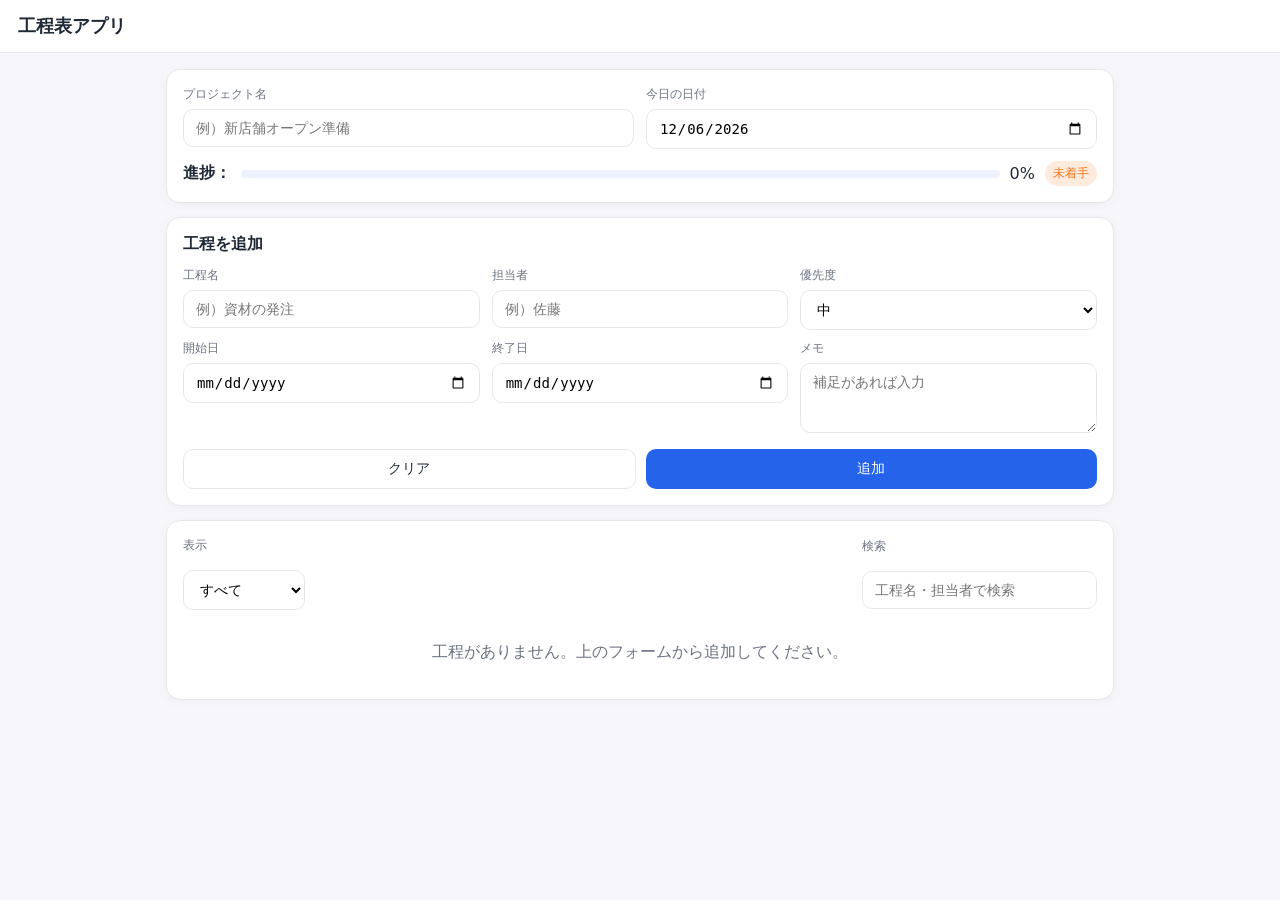
==== commit aa63cda6: "Merge ef1a088fd3c0d8a6737e0e0e1d84053569905418 into 98c9511c7df01a8c0669fb1b5e52a2b20ae9e7b0" ====
--- a/index.html
+++ b/index.html
@@ -1,1405 +1,335 @@
 <!doctype html>
 <html lang="ja">
 <head>
-  <meta charset="utf-8" />
-  <meta name="viewport" content="width=device-width, initial-scale=1" />
-  <title>スマホ入力対応 工程表</title>
-  <style>
-    :root {
-      color-scheme: light;
-      --bg: #f5f7fb;
-      --card: #ffffff;
-      --border: #dbe1f1;
-      --text: #1f2933;
-      --muted: #516177;
-      --accent: #2563eb;
-      --accent-soft: rgba(37, 99, 235, 0.16);
-      --danger: #e11d48;
-    }
-    * {
-      box-sizing: border-box;
-    }
-    body {
-      margin: 0;
-      font-family: "Noto Sans JP", "Hiragino Kaku Gothic ProN", system-ui, -apple-system, BlinkMacSystemFont, "Segoe UI", sans-serif;
-      background: var(--bg);
-      color: var(--text);
-    }
-    header {
-      position: sticky;
-      top: 0;
-      z-index: 20;
-      background: rgba(255, 255, 255, 0.92);
-      backdrop-filter: blur(10px);
-      border-bottom: 1px solid var(--border);
-    }
-    header .inner {
-      max-width: 1080px;
-      margin: 0 auto;
-      padding: 16px;
-      display: flex;
-      gap: 16px;
-      justify-content: space-between;
-      align-items: center;
-      flex-wrap: wrap;
-    }
-    h1 {
-      margin: 0;
-      font-size: 20px;
-      font-weight: 600;
-    }
-    main {
-      max-width: 1080px;
-      margin: 16px auto 48px;
-      padding: 0 16px;
-      display: grid;
-      gap: 16px;
-    }
-    .card {
-      background: var(--card);
-      border-radius: 18px;
-      border: 1px solid var(--border);
-      box-shadow: 0 10px 30px rgba(15, 23, 42, 0.08);
-      overflow: hidden;
-    }
-    .card > header,
-    .card > .section-header {
-      padding: 16px 20px;
-      border-bottom: 1px solid var(--border);
-      font-weight: 600;
-      display: flex;
-      gap: 12px;
-      align-items: center;
-      justify-content: space-between;
-    }
-    .card > .section-header h2 {
-      font-size: 16px;
-      margin: 0;
-    }
-    .card-body {
-      padding: 20px;
-      display: grid;
-      gap: 16px;
-    }
-    label {
-      font-size: 12px;
-      font-weight: 600;
-      color: var(--muted);
-      display: block;
-      margin-bottom: 6px;
-    }
-    input,
-    select,
-    textarea,
-    button {
-      font: inherit;
-    }
-    input,
-    select,
-    textarea {
-      width: 100%;
-      border-radius: 12px;
-      border: 1px solid var(--border);
-      padding: 10px 12px;
-      background: #fff;
-      color: var(--text);
-    }
-    textarea {
-      min-height: 80px;
-      resize: vertical;
-    }
-    button {
-      border-radius: 999px;
-      border: none;
-      padding: 10px 16px;
-      display: inline-flex;
-      gap: 6px;
-      align-items: center;
-      justify-content: center;
-      cursor: pointer;
-      font-weight: 600;
-      transition: transform 0.15s ease, box-shadow 0.15s ease;
-    }
-    button.primary {
-      background: var(--accent);
-      color: #fff;
-      box-shadow: 0 6px 16px rgba(37, 99, 235, 0.3);
-    }
-    button.secondary {
-      background: #fff;
-      color: var(--text);
-      border: 1px solid var(--border);
-    }
-    button.danger {
-      background: var(--danger);
-      color: #fff;
-    }
-    button:active {
-      transform: scale(0.97);
-    }
-    .muted {
-      color: var(--muted);
-      font-size: 13px;
-    }
-    .controls,
-    .toolbar {
-      display: flex;
-      flex-wrap: wrap;
-      gap: 12px;
-      align-items: center;
-    }
-    .controls > * {
-      flex: 1 1 160px;
-    }
-    .toolbar button {
-      flex: 1 1 auto;
-    }
-    .timeline-wrapper {
-      overflow-x: auto;
-      border-radius: 16px;
-      border: 1px solid var(--border);
-      background: #fff;
-      position: relative;
-    }
-    .timeline-content {
-      min-width: 280px;
-      position: relative;
-      --day-width: 44px;
-    }
-    .timeline-header,
-    .timeline-row {
-      display: grid;
-      grid-template-columns: 200px 1fr;
-      position: relative;
-    }
-    .timeline-header {
-      background: #fff;
-      border-bottom: 1px solid var(--border);
-      z-index: 2;
-    }
-    .timeline-label,
-    .timeline-day-strip {
-      position: relative;
-    }
-    .timeline-label {
-      padding: 12px;
-      font-weight: 600;
-      display: flex;
-      align-items: center;
-      gap: 6px;
-    }
-    .timeline-day-strip {
-      display: flex;
-      border-left: 1px solid var(--border);
-    }
-    .day-cell {
-      position: relative;
-      flex: 0 0 var(--day-width);
-      height: 52px;
-      border-left: 1px solid var(--border);
-      display: flex;
-      align-items: center;
-      justify-content: center;
-      font-size: 12px;
-      font-weight: 600;
-    }
-    .day-cell.weekend {
-      background: rgba(94, 106, 133, 0.08);
-    }
-    .day-cell.today {
-      background: rgba(37, 99, 235, 0.12);
-      color: var(--accent);
-    }
-    .timeline-row .timeline-label {
-      border-bottom: 1px solid var(--border);
-      background: linear-gradient(90deg, rgba(255, 255, 255, 0.96), rgba(255, 255, 255, 0));
-      position: sticky;
-      left: 0;
-      z-index: 1;
-    }
-    .timeline-row .timeline-day-strip {
-      border-bottom: 1px solid var(--border);
-      position: relative;
-      height: 60px;
-    }
-    .timeline-row:last-child .timeline-day-strip,
-    .timeline-row:last-child .timeline-label {
-      border-bottom: none;
-    }
-    .timeline-day-strip .day-cell {
-      height: 60px;
-      border-left: 1px solid rgba(226, 232, 240, 0.6);
-    }
-    .timeline-day-strip::after {
-      content: "";
-      position: absolute;
-      inset: 0;
-      pointer-events: none;
-    }
-    .today-line {
-      position: absolute;
-      top: 0;
-      bottom: 0;
-      width: 2px;
-      background: var(--accent);
-      z-index: 2;
-      pointer-events: none;
-    }
-    .task-bar {
-      position: absolute;
-      top: 50%;
-      transform: translateY(-50%);
-      height: 18px;
-      border-radius: 999px;
-      background: var(--accent-soft);
-      border: 2px solid var(--accent);
-      display: flex;
-      align-items: center;
-      padding: 0 12px;
-      gap: 8px;
-      color: var(--accent);
-      font-size: 12px;
-      font-weight: 600;
-      cursor: grab;
-      touch-action: pan-y;
-    }
-    .task-bar.dashed {
-      border-style: dashed;
-      background: rgba(37, 99, 235, 0.06);
-    }
-    .task-bar::after {
-      content: "";
-      position: absolute;
-      top: 50%;
-      right: -12px;
-      transform: translateY(-50%);
-      border-left: 12px solid currentColor;
-      border-top: 9px solid transparent;
-      border-bottom: 9px solid transparent;
-      opacity: 0.7;
-    }
-    .task-bar.dashed::after {
-      border-left-style: dashed;
-      border-left-color: rgba(37, 99, 235, 0.9);
-    }
-    .task-bar[data-mode="read-only"] {
-      cursor: default;
-    }
-    .handle {
-      position: absolute;
-      top: 0;
-      width: 16px;
-      height: 100%;
-      cursor: col-resize;
-      z-index: 2;
-    }
-    .handle.start { left: -4px; }
-    .handle.end { right: -16px; }
-    .handle.move {
-      inset: 0;
-      cursor: grab;
-      z-index: 1;
-    }
-    .task-meta {
-      font-size: 11px;
-      color: var(--muted);
-      display: block;
-    }
-    .list-table {
-      width: 100%;
-      border-collapse: collapse;
-      font-size: 13px;
-    }
-    .list-table th,
-    .list-table td {
-      padding: 10px 6px;
-      border-bottom: 1px solid var(--border);
-      text-align: left;
-    }
-    .list-table tbody tr {
-      cursor: pointer;
-    }
-    .badge {
-      display: inline-flex;
-      align-items: center;
-      justify-content: center;
-      border-radius: 999px;
-      padding: 2px 8px;
-      font-size: 11px;
-      background: rgba(37, 99, 235, 0.12);
-      color: var(--accent);
-      margin-left: 6px;
-    }
-    .empty-state {
-      padding: 20px;
-      text-align: center;
-      color: var(--muted);
-      font-size: 14px;
-    }
-    .public-only {
-      display: none;
-    }
-    .view-toggle {
-      display: inline-flex;
-      border-radius: 999px;
-      border: 1px solid var(--border);
-      background: rgba(255, 255, 255, 0.8);
-      overflow: hidden;
-    }
-    .view-toggle button {
-      border-radius: 0;
-      border: none;
-      background: transparent;
-      color: var(--muted);
-      padding: 8px 18px;
-      font-weight: 600;
-    }
-    .view-toggle button.active {
-      background: var(--accent);
-      color: #fff;
-      box-shadow: none;
-    }
-    .field-grid {
-      display: grid;
-      gap: 12px;
-    }
-    @media (min-width: 720px) {
-      .field-grid.cols-2 {
-        grid-template-columns: repeat(2, minmax(0, 1fr));
-      }
-      .field-grid.cols-3 {
-        grid-template-columns: repeat(3, minmax(0, 1fr));
-      }
-    }
-    @media (max-width: 719px) {
-      .timeline-header,
-      .timeline-row {
-        grid-template-columns: 160px 1fr;
-      }
-      .timeline-content {
-        --day-width: 52px;
-      }
-    }
-  </style>
-  <script src="https://cdn.sheetjs.com/xlsx-latest/package/dist/shim.min.js"></script>
-  <script src="https://cdn.sheetjs.com/xlsx-latest/package/dist/xlsx.full.min.js"></script>
+<meta charset="utf-8"/>
+<meta name="viewport" content="width=device-width, initial-scale=1"/>
+<title>工程表アプリ</title>
+<style>
+:root{
+  --bg:#f7f7fb;--card:#fff;--text:#1f2937;--muted:#6b7280;--accent:#2563eb;--border:#e5e7eb;
+  --good:#16a34a;--warn:#f97316;--danger:#ef4444;
+}
+*{box-sizing:border-box}
+body{margin:0;background:var(--bg);color:var(--text);font-family:system-ui,-apple-system,Segoe UI,Roboto,Helvetica,Arial,sans-serif}
+header{position:sticky;top:0;background:#fff;border-bottom:1px solid var(--border);padding:14px 18px;z-index:5}
+header h1{margin:0;font-size:18px}
+main{max-width:980px;margin:16px auto;padding:0 16px 40px;display:grid;gap:14px}
+.card{background:var(--card);border:1px solid var(--border);border-radius:14px;box-shadow:0 2px 12px rgba(0,0,0,.04)}
+.section{padding:16px}
+.grid{display:grid;gap:12px}
+.grid.cols-2{grid-template-columns:repeat(2,minmax(0,1fr))}
+.grid.cols-3{grid-template-columns:repeat(3,minmax(0,1fr))}
+label{font-size:12px;color:var(--muted);display:block;margin-bottom:6px}
+input,select,button,textarea{width:100%;padding:10px 12px;border:1px solid var(--border);border-radius:10px;background:#fff;font-size:14px}
+textarea{min-height:70px;resize:vertical}
+button{cursor:pointer}
+.btn{background:var(--accent);color:#fff;border:none}
+.btn.secondary{background:#fff;color:var(--text);border:1px solid var(--border)}
+.row{display:flex;gap:10px;align-items:center;flex-wrap:wrap}
+.right{display:flex;gap:10px;justify-content:flex-end}
+.badge{padding:4px 8px;border-radius:999px;font-size:12px}
+.badge.done{background:rgba(22,163,74,.12);color:var(--good)}
+.badge.todo{background:rgba(249,115,22,.14);color:var(--warn)}
+.badge.late{background:rgba(239,68,68,.12);color:var(--danger)}
+.step{display:grid;gap:8px;border:1px solid var(--border);border-radius:12px;padding:12px;background:#fff}
+.step h3{margin:0;font-size:15px}
+.step .meta{display:grid;gap:6px;font-size:13px;color:var(--muted)}
+.step .actions{display:flex;gap:10px;align-items:center;flex-wrap:wrap}
+.progress{display:flex;align-items:center;gap:10px}
+.progress-bar{flex:1;height:8px;background:#eef2ff;border-radius:999px;overflow:hidden}
+.progress-bar span{display:block;height:100%;background:var(--accent)}
+.empty{padding:20px;text-align:center;color:var(--muted)}
+@media (max-width:720px){
+  .grid.cols-2,.grid.cols-3{grid-template-columns:1fr}
+  header{padding:12px 14px}
+}
+</style>
 </head>
 <body>
-  <header>
-    <div class="inner">
-      <h1>スマホ入力対応 工程表</h1>
-      <div class="toolbar">
-        <div class="view-toggle" role="group" aria-label="ビュー切替">
-          <button type="button" id="adminViewBtn" class="active">管理ビュー</button>
-          <button type="button" id="publicViewBtn">公開ビュー</button>
-        </div>
-        <button type="button" class="secondary" id="copyPublicLink">公開URLをコピー</button>
-        <button type="button" class="secondary" id="downloadExcel">Excelダウンロード</button>
-      </div>
-    </div>
-  </header>
-  <main>
-    <section class="card">
-      <header class="section-header">
-        <h2>タイムライン</h2>
-        <div class="controls">
-          <label>
-            <span class="muted">表示期間</span>
-            <select id="rangeSelect">
-              <option value="2w">2週間</option>
-              <option value="1m">1ヶ月</option>
-              <option value="3m">3ヶ月</option>
-            </select>
-          </label>
-          <label>
-            <span class="muted">ズーム</span>
-            <select id="zoomSelect">
-              <option value="1">100%</option>
-              <option value="2">200%</option>
-            </select>
-          </label>
-          <label>
-            <span class="muted">基準日</span>
-            <input type="date" id="anchorDate" />
-          </label>
-          <div class="toolbar" style="flex:1 1 100%;justify-content:flex-end;">
-            <button type="button" class="secondary" id="prevRange">◀︎ 前へ</button>
-            <button type="button" class="secondary" id="todayBtn">今日</button>
-            <button type="button" class="secondary" id="nextRange">次へ ▶︎</button>
-          </div>
-        </div>
-      </header>
-      <div class="timeline-wrapper">
-        <div class="timeline-content" id="timeline"></div>
-      </div>
-      <div class="muted" style="padding:12px 20px 20px;">バーをドラッグして開始・終了日を調整できます（管理ビューのみ）。</div>
-    </section>
-
-    <section class="card admin-only" id="taskEditor">
-      <header class="section-header">
-        <h2>工程入力</h2>
-      </header>
-      <div class="card-body">
-        <form id="taskForm" autocomplete="off">
-          <input type="hidden" id="taskId" />
-          <div class="field-grid cols-2">
-            <div>
-              <label for="taskName">工程名</label>
-              <input id="taskName" list="taskNameList" required />
-              <datalist id="taskNameList"></datalist>
-            </div>
-            <div>
-              <label for="owner">担当者</label>
-              <input id="owner" list="ownerList" />
-              <datalist id="ownerList"></datalist>
-            </div>
-          </div>
-          <div class="field-grid cols-3">
-            <div>
-              <label for="category">カテゴリ</label>
-              <input id="category" list="categoryList" />
-              <datalist id="categoryList"></datalist>
-            </div>
-            <div>
-              <label for="lineStyle">線種</label>
-              <select id="lineStyle">
-                <option value="solid">実線（実績）</option>
-                <option value="dashed">破線（予定）</option>
-              </select>
-            </div>
-            <div>
-              <label for="dependency">依存先</label>
-              <select id="dependency">
-                <option value="">なし</option>
-              </select>
-            </div>
-          </div>
-          <div class="field-grid cols-3">
-            <div>
-              <label for="startDate">開始日</label>
-              <input type="date" id="startDate" required />
-            </div>
-            <div>
-              <label for="endDate">終了日</label>
-              <input type="date" id="endDate" required />
-            </div>
-            <div>
-              <label for="duration">所要日数（営業日）</label>
-              <input type="number" id="duration" min="1" value="1" />
-            </div>
-          </div>
-          <div class="field-grid cols-3">
-            <div>
-              <label for="fixedEnd">固定日（完了日）</label>
-              <input type="date" id="fixedEnd" />
-            </div>
-            <div>
-              <label>&nbsp;</label>
-              <button type="button" class="secondary" id="recalcFromFixed">固定日から逆算</button>
-            </div>
-            <div>
-              <label for="color">バー色</label>
-              <input type="color" id="color" value="#2563eb" />
-            </div>
-          </div>
-          <div>
-            <label for="memo">メモ</label>
-            <textarea id="memo" placeholder="スマホからメモを残せます"></textarea>
-          </div>
-          <div class="toolbar" style="justify-content:flex-end;">
-            <button type="button" class="secondary" id="resetForm">リセット</button>
-            <button type="button" class="danger" id="deleteTask" style="display:none;">削除</button>
-            <button type="submit" class="primary" id="saveTask">保存</button>
-          </div>
-        </form>
-      </div>
-    </section>
-
-    <section class="card admin-only">
-      <header class="section-header">
-        <h2>工程一覧</h2>
-      </header>
-      <div class="card-body" id="taskList"></div>
-    </section>
-
-    <section class="card public-only" id="publicInfo">
-      <header class="section-header">
-        <h2>工程一覧</h2>
-      </header>
-      <div class="card-body" id="publicList"></div>
-    </section>
-  </main>
-
-  <script>
-    const STORAGE_KEY = 'process-planner-state-v1';
-    const MEMORY_KEY = 'process-planner-memory-v1';
-
-    const defaultState = () => ({
-      tasks: [],
-      range: '2w',
-      zoom: 1,
-      anchorDate: formatISO(new Date()),
+<header><h1>工程表アプリ</h1></header>
+
+<main>
+  <section class="card section">
+    <div class="grid cols-2">
+      <div>
+        <label>プロジェクト名</label>
+        <input id="projectName" placeholder="例）新店舗オープン準備">
+      </div>
+      <div>
+        <label>今日の日付</label>
+        <input id="today" type="date">
+      </div>
+    </div>
+    <div class="row" style="margin-top:12px">
+      <div class="progress" style="flex:1">
+        <strong>進捗：</strong>
+        <div class="progress-bar"><span id="progressBar" style="width:0%"></span></div>
+        <span id="progressText">0%</span>
+      </div>
+      <div class="badge" id="progressBadge">未着手</div>
+    </div>
+  </section>
+
+  <section class="card section">
+    <h2 style="margin:0 0 12px;font-size:16px">工程を追加</h2>
+    <div class="grid cols-3">
+      <div>
+        <label>工程名</label>
+        <input id="taskName" placeholder="例）資材の発注">
+      </div>
+      <div>
+        <label>担当者</label>
+        <input id="assignee" placeholder="例）佐藤">
+      </div>
+      <div>
+        <label>優先度</label>
+        <select id="priority">
+          <option value="high">高</option>
+          <option value="medium" selected>中</option>
+          <option value="low">低</option>
+        </select>
+      </div>
+    </div>
+    <div class="grid cols-3" style="margin-top:10px">
+      <div>
+        <label>開始日</label>
+        <input id="startDate" type="date">
+      </div>
+      <div>
+        <label>終了日</label>
+        <input id="endDate" type="date">
+      </div>
+      <div>
+        <label>メモ</label>
+        <textarea id="note" placeholder="補足があれば入力"></textarea>
+      </div>
+    </div>
+    <div class="right" style="margin-top:12px">
+      <button class="btn secondary" id="clearForm">クリア</button>
+      <button class="btn" id="addTask">追加</button>
+    </div>
+  </section>
+
+  <section class="card section">
+    <div class="row" style="justify-content:space-between">
+      <div class="row">
+        <label>表示</label>
+        <select id="filter">
+          <option value="all">すべて</option>
+          <option value="todo">未完了</option>
+          <option value="done">完了</option>
+        </select>
+      </div>
+      <div class="row">
+        <label>検索</label>
+        <input id="search" placeholder="工程名・担当者で検索">
+      </div>
+    </div>
+    <div id="taskList" style="margin-top:12px"></div>
+  </section>
+</main>
+
+<script>
+const STORAGE_KEY = "simple_schedule_app_v1";
+const $ = (id) => document.getElementById(id);
+
+function readStorage(){
+  const raw = localStorage.getItem(STORAGE_KEY);
+  try{
+    return raw ? JSON.parse(raw) : { project:"", tasks:[] };
+  }catch{
+    return { project:"", tasks:[] };
+  }
+}
+
+function writeStorage(data){
+  localStorage.setItem(STORAGE_KEY, JSON.stringify(data));
+}
+
+function formatDate(dateStr){
+  if(!dateStr) return "";
+  const d = new Date(dateStr + "T00:00:00");
+  if(Number.isNaN(d.getTime())) return dateStr;
+  return `${d.getMonth()+1}/${d.getDate()}`;
+}
+
+function calcStatus(task, todayStr){
+  if(task.done) return "done";
+  if(!task.endDate || !todayStr) return "todo";
+  return task.endDate < todayStr ? "late" : "todo";
+}
+
+function priorityLabel(level){
+  return { high:"高", medium:"中", low:"低" }[level] || "-";
+}
+
+function render(){
+  const data = readStorage();
+  $("projectName").value = data.project || "";
+
+  const today = $("today").value;
+  const list = $("taskList");
+  const filter = $("filter").value;
+  const search = $("search").value.trim().toLowerCase();
+
+  const filtered = data.tasks.filter(task => {
+    const status = task.done ? "done" : "todo";
+    if(filter !== "all" && status !== filter) return false;
+    if(search){
+      const hay = `${task.name} ${task.assignee}`.toLowerCase();
+      if(!hay.includes(search)) return false;
+    }
+    return true;
+  });
+
+  list.innerHTML = "";
+  if(filtered.length === 0){
+    list.innerHTML = '<div class="empty">工程がありません。上のフォームから追加してください。</div>';
+  }
+
+  filtered.forEach(task => {
+    const status = calcStatus(task, today);
+    const wrapper = document.createElement("div");
+    wrapper.className = "step";
+    const badgeClass = status === "done" ? "done" : (status === "late" ? "late" : "todo");
+    const badgeText = status === "done" ? "完了" : (status === "late" ? "遅延" : "未完了");
+
+    wrapper.innerHTML = `
+      <div class="row" style="justify-content:space-between">
+        <h3>${task.name}</h3>
+        <span class="badge ${badgeClass}">${badgeText}</span>
+      </div>
+      <div class="meta">
+        <div>担当：${task.assignee || "未設定"} / 優先度：${priorityLabel(task.priority)}</div>
+        <div>期間：${formatDate(task.startDate)} 〜 ${formatDate(task.endDate)}</div>
+        ${task.note ? `<div>メモ：${task.note}</div>` : ""}
+      </div>
+    `;
+
+    const actions = document.createElement("div");
+    actions.className = "actions";
+
+    const checkbox = document.createElement("input");
+    checkbox.type = "checkbox";
+    checkbox.checked = task.done;
+    checkbox.addEventListener("change", () => {
+      task.done = checkbox.checked;
+      updateTask(task);
     });
 
-    let state = loadState();
-    let memory = loadMemory();
-
-    function loadState() {
-      try {
-        const raw = localStorage.getItem(STORAGE_KEY);
-        if (!raw) return defaultState();
-        const parsed = JSON.parse(raw);
-        return {
-          ...defaultState(),
-          ...parsed,
-          tasks: Array.isArray(parsed.tasks) ? parsed.tasks : [],
-        };
-      } catch (e) {
-        console.warn('state load failed', e);
-        return defaultState();
-      }
-    }
-
-    function loadMemory() {
-      try {
-        const raw = localStorage.getItem(MEMORY_KEY);
-        if (!raw) return { names: [], owners: [], categories: [] };
-        const parsed = JSON.parse(raw);
-        return {
-          names: parsed.names ?? [],
-          owners: parsed.owners ?? [],
-          categories: parsed.categories ?? [],
-        };
-      } catch (e) {
-        console.warn('memory load failed', e);
-        return { names: [], owners: [], categories: [] };
-      }
-    }
-
-    function saveState() {
-      localStorage.setItem(STORAGE_KEY, JSON.stringify(state));
-    }
-
-    function saveMemory() {
-      localStorage.setItem(MEMORY_KEY, JSON.stringify(memory));
-    }
-
-    const today = new Date();
-    const MS_PER_DAY = 24 * 60 * 60 * 1000;
-
-    const els = {
-      timeline: document.getElementById('timeline'),
-      range: document.getElementById('rangeSelect'),
-      zoom: document.getElementById('zoomSelect'),
-      anchorDate: document.getElementById('anchorDate'),
-      prevRange: document.getElementById('prevRange'),
-      nextRange: document.getElementById('nextRange'),
-      todayBtn: document.getElementById('todayBtn'),
-      adminViewBtn: document.getElementById('adminViewBtn'),
-      publicViewBtn: document.getElementById('publicViewBtn'),
-      copyPublicLink: document.getElementById('copyPublicLink'),
-      downloadExcel: document.getElementById('downloadExcel'),
-      taskForm: document.getElementById('taskForm'),
-      taskList: document.getElementById('taskList'),
-      publicList: document.getElementById('publicList'),
-      taskId: document.getElementById('taskId'),
-      taskName: document.getElementById('taskName'),
-      owner: document.getElementById('owner'),
-      category: document.getElementById('category'),
-      startDate: document.getElementById('startDate'),
-      endDate: document.getElementById('endDate'),
-      duration: document.getElementById('duration'),
-      fixedEnd: document.getElementById('fixedEnd'),
-      lineStyle: document.getElementById('lineStyle'),
-      dependency: document.getElementById('dependency'),
-      color: document.getElementById('color'),
-      memo: document.getElementById('memo'),
-      resetForm: document.getElementById('resetForm'),
-      deleteTask: document.getElementById('deleteTask'),
-      recalcFromFixed: document.getElementById('recalcFromFixed'),
-    };
-
-    const adminSections = document.querySelectorAll('.admin-only');
-    const publicSections = document.querySelectorAll('.public-only');
-
-    const urlParams = new URLSearchParams(location.search);
-    const modeFromUrl = urlParams.get('mode');
-    let currentMode = modeFromUrl === 'public' ? 'public' : 'admin';
-
-    init();
-
-    function init() {
-      els.range.value = state.range;
-      els.zoom.value = String(state.zoom);
-      els.anchorDate.value = state.anchorDate;
-      renderTimeline();
-      renderTaskList();
-      renderPublicList();
-      populateMemoryLists();
-      populateDependencyList();
-      applyMode();
-      bindEvents();
-    }
-
-    function bindEvents() {
-      els.range.addEventListener('change', () => {
-        state.range = els.range.value;
-        adjustAnchorForRange();
-        saveState();
-        renderTimeline();
-      });
-      els.zoom.addEventListener('change', () => {
-        state.zoom = Number(els.zoom.value);
-        saveState();
-        renderTimeline();
-      });
-      els.anchorDate.addEventListener('change', () => {
-        if (els.anchorDate.value) {
-          state.anchorDate = els.anchorDate.value;
-          saveState();
-          renderTimeline();
-        }
-      });
-      els.prevRange.addEventListener('click', () => shiftAnchor(-1));
-      els.nextRange.addEventListener('click', () => shiftAnchor(1));
-      els.todayBtn.addEventListener('click', () => {
-        state.anchorDate = formatISO(today);
-        els.anchorDate.value = state.anchorDate;
-        saveState();
-        renderTimeline();
-      });
-      els.taskForm.addEventListener('submit', handleFormSubmit);
-      els.resetForm.addEventListener('click', resetForm);
-      els.deleteTask.addEventListener('click', handleDeleteTask);
-      els.recalcFromFixed.addEventListener('click', handleRecalcFromFixed);
-      els.startDate.addEventListener('change', syncDurationFromDates);
-      els.endDate.addEventListener('change', syncDurationFromDates);
-      els.duration.addEventListener('change', handleDurationChange);
-      els.adminViewBtn.addEventListener('click', () => setMode('admin'));
-      els.publicViewBtn.addEventListener('click', () => setMode('public'));
-      els.copyPublicLink.addEventListener('click', copyPublicUrl);
-      els.downloadExcel.addEventListener('click', downloadExcel);
-      window.addEventListener('resize', renderTimeline);
-    }
-
-    function setMode(nextMode) {
-      currentMode = nextMode;
-      if (nextMode === 'public') {
-        urlParams.set('mode', 'public');
-      } else {
-        urlParams.delete('mode');
-      }
-      const newUrl = `${location.pathname}?${urlParams.toString()}`.replace(/\?$/, '');
-      history.replaceState({}, '', newUrl);
-      applyMode();
-      renderTimeline();
-      renderTaskList();
-      renderPublicList();
-    }
-
-    function applyMode() {
-      const isPublic = currentMode === 'public';
-      els.adminViewBtn.classList.toggle('active', !isPublic);
-      els.publicViewBtn.classList.toggle('active', isPublic);
-      adminSections.forEach((el) => (el.style.display = isPublic ? 'none' : 'block'));
-      publicSections.forEach((el) => (el.style.display = isPublic ? 'block' : 'none'));
-    }
-
-    function adjustAnchorForRange() {
-      const anchor = parseISO(state.anchorDate);
-      if (state.range === '1m') {
-        anchor.setDate(1);
-      } else if (state.range === '3m') {
-        anchor.setDate(1);
-        anchor.setMonth(anchor.getMonth() - (anchor.getMonth() % 3));
-      }
-      state.anchorDate = formatISO(anchor);
-      els.anchorDate.value = state.anchorDate;
-    }
-
-    function shiftAnchor(direction) {
-      const anchor = parseISO(state.anchorDate);
-      if (state.range === '2w') {
-        anchor.setDate(anchor.getDate() + direction * 14);
-      } else if (state.range === '1m') {
-        anchor.setMonth(anchor.getMonth() + direction);
-        anchor.setDate(1);
-      } else {
-        anchor.setMonth(anchor.getMonth() + direction * 3);
-        anchor.setDate(1);
-      }
-      state.anchorDate = formatISO(anchor);
-      els.anchorDate.value = state.anchorDate;
-      saveState();
-      renderTimeline();
-    }
-
-    function getRangeDates() {
-      const anchor = parseISO(state.anchorDate);
-      let startDate = new Date(anchor);
-      let totalDays = 14;
-      if (state.range === '1m') {
-        startDate.setDate(1);
-        totalDays = daysInMonth(startDate.getFullYear(), startDate.getMonth());
-      } else if (state.range === '3m') {
-        startDate.setDate(1);
-        const month = startDate.getMonth();
-        const year = startDate.getFullYear();
-        const daysFirstMonth = daysInMonth(year, month);
-        const secondMonth = (month + 1) % 12;
-        const secondYear = month + 1 >= 12 ? year + 1 : year;
-        const daysSecondMonth = daysInMonth(secondYear, secondMonth);
-        const thirdMonth = (month + 2) % 12;
-        const thirdYear = month + 2 >= 12 ? year + 1 : year;
-        const daysThirdMonth = daysInMonth(thirdYear, thirdMonth);
-        totalDays = daysFirstMonth + daysSecondMonth + daysThirdMonth;
-      }
-      const dates = [];
-      for (let i = 0; i < totalDays; i++) {
-        const d = new Date(startDate);
-        d.setDate(startDate.getDate() + i);
-        dates.push(d);
-      }
-      return dates;
-    }
-
-    function renderTimeline() {
-      const dates = getRangeDates();
-      if (!dates.length) return;
-      const dayWidth = 38 * state.zoom;
-      els.timeline.style.setProperty('--day-width', `${dayWidth}px`);
-      els.timeline.innerHTML = '';
-      const header = document.createElement('div');
-      header.className = 'timeline-header';
-      const label = document.createElement('div');
-      label.className = 'timeline-label';
-      label.textContent = '工程';
-      const dayStrip = document.createElement('div');
-      dayStrip.className = 'timeline-day-strip';
-      dates.forEach((date) => {
-        const cell = document.createElement('div');
-        cell.className = 'day-cell';
-        const formatted = `${date.getMonth() + 1}/${date.getDate()}`;
-        cell.textContent = formatted;
-        if (isHoliday(date)) cell.classList.add('weekend');
-        if (isSameDate(date, today)) cell.classList.add('today');
-        dayStrip.appendChild(cell);
-      });
-      header.appendChild(label);
-      header.appendChild(dayStrip);
-      els.timeline.appendChild(header);
-
-      const rangeStart = dates[0];
-      const rangeLength = dates.length;
-      const rangeEnd = addDays(rangeStart, rangeLength - 1);
-      const totalWidth = rangeLength * dayWidth;
-
-      const todayIndex = dates.findIndex((d) => isSameDate(d, today));
-
-      state.tasks
-        .slice()
-        .sort((a, b) => (a.start > b.start ? 1 : -1))
-        .forEach((task) => {
-          const row = document.createElement('div');
-          row.className = 'timeline-row';
-          const taskLabel = document.createElement('div');
-          taskLabel.className = 'timeline-label';
-          taskLabel.innerHTML = `${escapeHtml(task.name)}<span class="badge">${task.lineStyle === 'dashed' ? '予定' : '実績'}</span>`;
-          if (task.owner) {
-            const meta = document.createElement('span');
-            meta.className = 'task-meta';
-            meta.textContent = task.owner;
-            taskLabel.appendChild(meta);
-          }
-          row.appendChild(taskLabel);
-
-          const strip = document.createElement('div');
-          strip.className = 'timeline-day-strip';
-          strip.style.setProperty('width', `${totalWidth}px`);
-          strip.style.position = 'relative';
-          dates.forEach((d) => {
-            const cell = document.createElement('div');
-            cell.className = 'day-cell';
-            if (isHoliday(d)) cell.classList.add('weekend');
-            if (isSameDate(d, today)) cell.classList.add('today');
-            strip.appendChild(cell);
-          });
-
-          const taskStart = parseISO(task.start);
-          const taskEnd = parseISO(task.end);
-          if (taskStart <= rangeEnd && taskEnd >= rangeStart) {
-            const bar = document.createElement('div');
-            bar.className = 'task-bar';
-            bar.dataset.id = task.id;
-            bar.dataset.mode = currentMode === 'public' ? 'read-only' : 'editable';
-            if (task.lineStyle === 'dashed') bar.classList.add('dashed');
-            const color = task.color || '#2563eb';
-            bar.style.borderColor = color;
-            bar.style.color = color;
-            bar.style.background = task.lineStyle === 'dashed'
-              ? hexToRgba(color, 0.12)
-              : hexToRgba(color, 0.2);
-            bar.title = `${task.name}\n${task.start} → ${task.end}`;
-            bar.innerHTML = `<span>${escapeHtml(task.name)}</span>`;
-            positionTaskBar(bar, task, rangeStart, dayWidth, rangeLength);
-
-            if (currentMode === 'admin') {
-              attachDrag(bar, task.id, dayWidth, rangeStart, rangeLength);
-              bar.addEventListener('click', () => fillForm(task.id));
-            }
-            strip.appendChild(bar);
-          }
-
-          if (todayIndex >= 0) {
-            const line = document.createElement('div');
-            line.className = 'today-line';
-            line.style.left = `${todayIndex * dayWidth + dayWidth / 2}px`;
-            strip.appendChild(line);
-          }
-
-          row.appendChild(strip);
-          els.timeline.appendChild(row);
-        });
-
-      if (!state.tasks.length) {
-        const empty = document.createElement('div');
-        empty.className = 'empty-state';
-        empty.textContent = '工程がまだ登録されていません。管理ビューから追加してください。';
-        els.timeline.appendChild(empty);
-      }
-    }
-
-    function renderTaskList() {
-      if (currentMode === 'public') return;
-      if (!state.tasks.length) {
-        els.taskList.innerHTML = '<div class="empty-state">工程がありません。追加してください。</div>';
-        return;
-      }
-      const table = document.createElement('table');
-      table.className = 'list-table';
-      table.innerHTML = `
-        <thead>
-          <tr>
-            <th>工程名</th>
-            <th>担当</th>
-            <th>期間</th>
-            <th>営業日数</th>
-            <th>依存先</th>
-          </tr>
-        </thead>
-        <tbody></tbody>
-      `;
-      const tbody = table.querySelector('tbody');
-      state.tasks
-        .slice()
-        .sort((a, b) => (a.start > b.start ? 1 : -1))
-        .forEach((task) => {
-          const tr = document.createElement('tr');
-          tr.innerHTML = `
-            <td>${escapeHtml(task.name)}</td>
-            <td>${escapeHtml(task.owner || '')}</td>
-            <td>${task.start}〜${task.end}</td>
-            <td style="text-align:center;">${task.duration}</td>
-            <td>${dependencyLabel(task.dependency)}</td>
-          `;
-          tr.addEventListener('click', () => fillForm(task.id));
-          tbody.appendChild(tr);
-        });
-      els.taskList.innerHTML = '';
-      els.taskList.appendChild(table);
-    }
-
-    function renderPublicList() {
-      if (!state.tasks.length) {
-        publicSections.forEach((el) => (el.style.display = currentMode === 'public' ? 'block' : 'none'));
-        els.publicList.innerHTML = '<div class="empty-state">工程は登録されていません。</div>';
-        return;
-      }
-      const list = document.createElement('div');
-      list.style.display = 'grid';
-      list.style.gap = '12px';
-      state.tasks
-        .slice()
-        .sort((a, b) => (a.start > b.start ? 1 : -1))
-        .forEach((task) => {
-          const row = document.createElement('div');
-          row.style.border = '1px solid var(--border)';
-          row.style.borderRadius = '12px';
-          row.style.padding = '12px';
-          row.innerHTML = `
-            <div style="font-weight:600;display:flex;gap:8px;align-items:center;">
-              <span>${escapeHtml(task.name)}</span>
-              <span class="badge">${task.lineStyle === 'dashed' ? '予定' : '実績'}</span>
-            </div>
-            <div class="muted" style="margin-top:4px;">${task.start}〜${task.end}（${task.duration}日）</div>
-            ${task.owner ? `<div style="margin-top:6px;">担当：${escapeHtml(task.owner)}</div>` : ''}
-            ${task.memo ? `<div style="margin-top:6px;font-size:13px;">メモ：${escapeHtml(task.memo)}</div>` : ''}
-          `;
-          list.appendChild(row);
-        });
-      els.publicList.innerHTML = '';
-      els.publicList.appendChild(list);
-    }
-
-    function dependencyLabel(id) {
-      if (!id) return '';
-      const task = state.tasks.find((t) => t.id === id);
-      return task ? task.name : '';
-    }
-
-    function populateDependencyList() {
-      els.dependency.innerHTML = '<option value="">なし</option>';
-      state.tasks.forEach((task) => {
-        const opt = document.createElement('option');
-        opt.value = task.id;
-        opt.textContent = task.name;
-        els.dependency.appendChild(opt);
-      });
-    }
-
-    function populateMemoryLists() {
-      populateList('taskNameList', memory.names);
-      populateList('ownerList', memory.owners);
-      populateList('categoryList', memory.categories);
-    }
-
-    function populateList(id, items) {
-      const list = document.getElementById(id);
-      list.innerHTML = '';
-      [...new Set(items)].slice(-20).forEach((item) => {
-        const option = document.createElement('option');
-        option.value = item;
-        list.appendChild(option);
-      });
-    }
-
-    function handleFormSubmit(event) {
-      event.preventDefault();
-      const id = els.taskId.value || generateId();
-      const existingIndex = state.tasks.findIndex((t) => t.id === id);
-      const start = els.startDate.value;
-      const end = els.endDate.value;
-      if (!start || !end) return;
-      if (start > end) {
-        alert('開始日は終了日より前に設定してください。');
-        return;
-      }
-      const task = {
-        id,
-        name: els.taskName.value.trim(),
-        owner: els.owner.value.trim(),
-        category: els.category.value.trim(),
-        start,
-        end,
-        duration: Math.max(1, Number(els.duration.value) || businessDaysBetween(parseISO(start), parseISO(end))),
-        fixedEnd: els.fixedEnd.value || '',
-        lineStyle: els.lineStyle.value,
-        dependency: els.dependency.value || '',
-        color: els.color.value,
-        memo: els.memo.value.trim(),
-      };
-
-      let storedTask;
-      if (existingIndex >= 0) {
-        state.tasks[existingIndex] = { ...state.tasks[existingIndex], ...task };
-        storedTask = state.tasks[existingIndex];
-      } else {
-        state.tasks.push(task);
-        storedTask = task;
-      }
-
-      storedTask.duration = businessDaysBetween(parseISO(storedTask.start), parseISO(storedTask.end));
-      if (storedTask.fixedEnd) {
-        storedTask.fixedEnd = storedTask.end;
-      }
-
-      if (storedTask.dependency) {
-        if (storedTask.dependency === storedTask.id) {
-          storedTask.dependency = '';
-        }
-      }
-
-      if (storedTask.dependency) {
-        const parent = state.tasks.find((t) => t.id === storedTask.dependency);
-        if (parent) {
-          const depStart = nextBusinessDay(parseISO(parent.end));
-          storedTask.start = formatISO(depStart);
-          const depEnd = addBusinessDays(depStart, storedTask.duration - 1);
-          storedTask.end = formatISO(depEnd);
-          if (storedTask.fixedEnd) {
-            storedTask.fixedEnd = storedTask.end;
-          }
-        }
-      }
-
-      updateMemory(task);
-      saveState();
-      populateDependencyList();
-      propagateDependencies(storedTask.id);
-      renderTimeline();
-      renderTaskList();
-      renderPublicList();
-      resetForm();
-      alert('保存しました');
-    }
-
-    function updateMemory(task) {
-      if (task.name) {
-        memory.names = upsert(memory.names, task.name);
-      }
-      if (task.owner) {
-        memory.owners = upsert(memory.owners, task.owner);
-      }
-      if (task.category) {
-        memory.categories = upsert(memory.categories, task.category);
-      }
-      saveMemory();
-      populateMemoryLists();
-    }
-
-    function upsert(list, value) {
-      const next = list.filter((item) => item !== value);
-      next.push(value);
-      return next.slice(-30);
-    }
-
-    function handleDeleteTask() {
-      if (!els.taskId.value) return;
-      if (!confirm('この工程を削除しますか？')) return;
-      state.tasks = state.tasks.filter((t) => t.id !== els.taskId.value);
-      state.tasks = state.tasks.map((task) => (task.dependency === els.taskId.value ? { ...task, dependency: '' } : task));
-      saveState();
-      populateDependencyList();
-      renderTimeline();
-      renderTaskList();
-      renderPublicList();
-      resetForm();
-    }
-
-    function resetForm() {
-      els.taskForm.reset();
-      els.taskId.value = '';
-      els.duration.value = 1;
-      els.lineStyle.value = 'solid';
-      els.deleteTask.style.display = 'none';
-    }
-
-    function fillForm(id) {
-      const task = state.tasks.find((t) => t.id === id);
-      if (!task) return;
-      els.taskId.value = task.id;
-      els.taskName.value = task.name;
-      els.owner.value = task.owner;
-      els.category.value = task.category;
-      els.startDate.value = task.start;
-      els.endDate.value = task.end;
-      els.duration.value = task.duration || businessDaysBetween(parseISO(task.start), parseISO(task.end));
-      els.fixedEnd.value = task.fixedEnd || '';
-      els.lineStyle.value = task.lineStyle;
-      els.dependency.value = task.dependency || '';
-      els.color.value = task.color || '#2563eb';
-      els.memo.value = task.memo || '';
-      els.deleteTask.style.display = 'inline-flex';
-      window.scrollTo({ top: 0, behavior: 'smooth' });
-    }
-
-    function attachDrag(bar, id, dayWidth, rangeStart, rangeLength) {
-      const task = state.tasks.find((t) => t.id === id);
-      if (!task) return;
-      const rangeStartDate = new Date(rangeStart.getFullYear(), rangeStart.getMonth(), rangeStart.getDate());
-      const handles = {
-        start: createHandle('start'),
-        end: createHandle('end'),
-        move: createHandle('move'),
-      };
-      bar.appendChild(handles.start);
-      bar.appendChild(handles.end);
-      bar.appendChild(handles.move);
-
-      Object.entries(handles).forEach(([type, handle]) => {
-        handle.addEventListener('pointerdown', (event) => {
-          event.preventDefault();
-          handle.setPointerCapture(event.pointerId);
-          const initialStart = parseISO(task.start);
-          const initialEnd = parseISO(task.end);
-          const startX = event.clientX;
-          let lastDelta = 0;
-
-          const moveListener = (e) => {
-            const deltaPx = e.clientX - startX;
-            const deltaDays = Math.round(deltaPx / dayWidth);
-            if (deltaDays === lastDelta) return;
-            lastDelta = deltaDays;
-            if (type === 'move') {
-              const newStart = addDays(initialStart, deltaDays);
-              const newEnd = addDays(initialEnd, deltaDays);
-              task.start = formatISO(newStart);
-              task.end = formatISO(newEnd);
-            } else if (type === 'start') {
-              let newStart = addDays(initialStart, deltaDays);
-              const currentEnd = parseISO(task.end);
-              if (newStart > currentEnd) {
-                newStart = currentEnd;
-              }
-              task.start = formatISO(newStart);
-            } else if (type === 'end') {
-              let newEnd = addDays(initialEnd, deltaDays);
-              const currentStart = parseISO(task.start);
-              if (newEnd < currentStart) {
-                newEnd = currentStart;
-              }
-              task.end = formatISO(newEnd);
-            }
-            task.duration = businessDaysBetween(parseISO(task.start), parseISO(task.end));
-            if (task.fixedEnd) {
-              task.fixedEnd = task.end;
-            }
-            positionTaskBar(bar, task, rangeStartDate, dayWidth, rangeLength);
-            bar.title = `${task.name}\n${task.start} → ${task.end}`;
-            if (els.taskId.value === task.id) {
-              els.startDate.value = task.start;
-              els.endDate.value = task.end;
-              els.duration.value = task.duration;
-            }
-          };
-
-          const endListener = () => {
-            handle.removeEventListener('pointermove', moveListener);
-            handle.removeEventListener('pointerup', endListener);
-            handle.removeEventListener('pointercancel', endListener);
-            handle.releasePointerCapture(event.pointerId);
-            task.duration = businessDaysBetween(parseISO(task.start), parseISO(task.end));
-            if (task.fixedEnd) {
-              task.fixedEnd = task.end;
-            }
-            saveState();
-            propagateDependencies(task.id);
-            renderTimeline();
-            renderTaskList();
-            renderPublicList();
-          };
-
-          handle.addEventListener('pointermove', moveListener);
-          handle.addEventListener('pointerup', endListener, { once: true });
-          handle.addEventListener('pointercancel', endListener, { once: true });
-        });
-      });
-    }
-
-    function createHandle(type) {
-      const span = document.createElement('span');
-      span.className = `handle ${type}`;
-      return span;
-    }
-
-    function propagateDependencies(taskId) {
-      const visited = new Set();
-      const taskMap = new Map(state.tasks.map((t) => [t.id, t]));
-
-      function update(id) {
-        if (visited.has(id)) return;
-        visited.add(id);
-        const task = taskMap.get(id);
-        if (!task) return;
-        const dependents = state.tasks.filter((t) => t.dependency === id);
-        dependents.forEach((dep) => {
-          const base = parseISO(task.end);
-          const start = nextBusinessDay(base);
-          dep.start = formatISO(start);
-          const duration = dep.duration || 1;
-          const end = addBusinessDays(start, duration - 1);
-          dep.end = formatISO(end);
-          dep.duration = businessDaysBetween(parseISO(dep.start), parseISO(dep.end));
-          if (dep.fixedEnd) {
-            dep.fixedEnd = dep.end;
-          }
-          update(dep.id);
-        });
-      }
-      update(taskId);
-      saveState();
-    }
-
-    function positionTaskBar(bar, task, rangeStart, dayWidth, rangeLength) {
-      const start = parseISO(task.start);
-      const end = parseISO(task.end);
-      const rangeStartDate = new Date(rangeStart.getFullYear(), rangeStart.getMonth(), rangeStart.getDate());
-      const rangeEnd = addDays(rangeStartDate, rangeLength - 1);
-      if (end < rangeStartDate || start > rangeEnd) {
-        bar.style.display = 'none';
-        return false;
-      }
-      bar.style.display = 'flex';
-      const startClamped = start < rangeStartDate ? rangeStartDate : start;
-      const endClamped = end > rangeEnd ? rangeEnd : end;
-      const offsetDays = Math.floor((startClamped - rangeStartDate) / MS_PER_DAY);
-      const spanDays = Math.floor((endClamped - rangeStartDate) / MS_PER_DAY) - offsetDays + 1;
-      bar.style.left = `${offsetDays * dayWidth + 8}px`;
-      bar.style.width = `${Math.max(dayWidth * 0.6, spanDays * dayWidth - 4)}px`;
-      return true;
-    }
-
-    function copyPublicUrl() {
-      const url = new URL(location.href);
-      url.searchParams.set('mode', 'public');
-      navigator.clipboard
-        .writeText(url.toString())
-        .then(() => alert('公開URLをコピーしました'))
-        .catch(() => alert('コピーに失敗しました。ブラウザの設定を確認してください。'));
-    }
-
-    function downloadExcel() {
-      if (!state.tasks.length) {
-        alert('工程がありません');
-        return;
-      }
-      const rows = [
-        ['工程名', '担当', 'カテゴリ', '開始日', '終了日', '営業日数', '線種', '依存先', 'メモ'],
-        ...state.tasks.map((task) => [
-          task.name,
-          task.owner,
-          task.category,
-          task.start,
-          task.end,
-          task.duration,
-          task.lineStyle === 'dashed' ? '予定' : '実績',
-          dependencyLabel(task.dependency),
-          task.memo,
-        ]),
-      ];
-      const wb = XLSX.utils.book_new();
-      const ws = XLSX.utils.aoa_to_sheet(rows);
-      XLSX.utils.book_append_sheet(wb, ws, '工程表');
-      XLSX.writeFile(wb, `工程表_${formatISO(today)}.xlsx`);
-    }
-
-    function handleRecalcFromFixed() {
-      const fixed = els.fixedEnd.value;
-      const duration = Number(els.duration.value);
-      if (!fixed || !duration) {
-        alert('固定日と所要日数を入力してください');
-        return;
-      }
-      const end = parseISO(fixed);
-      const start = subtractBusinessDays(end, duration - 1);
-      els.startDate.value = formatISO(start);
-      els.endDate.value = formatISO(end);
-    }
-
-    function syncDurationFromDates() {
-      if (!els.startDate.value || !els.endDate.value) return;
-      if (els.startDate.value > els.endDate.value) return;
-      const start = parseISO(els.startDate.value);
-      const end = parseISO(els.endDate.value);
-      els.duration.value = businessDaysBetween(start, end);
-    }
-
-    function handleDurationChange() {
-      if (!els.startDate.value || !els.duration.value) return;
-      const start = parseISO(els.startDate.value);
-      const days = Number(els.duration.value);
-      const end = addBusinessDays(start, days - 1);
-      els.endDate.value = formatISO(end);
-    }
-
-    function addDays(date, num) {
-      const result = new Date(date);
-      result.setDate(result.getDate() + num);
-      return result;
-    }
-
-    function businessDaysBetween(start, end) {
-      let count = 0;
-      const current = new Date(start);
-      while (current <= end) {
-        if (!isHoliday(current)) count++;
-        current.setDate(current.getDate() + 1);
-      }
-      return Math.max(count, 1);
-    }
-
-    function addBusinessDays(start, days) {
-      const result = new Date(start);
-      while (days > 0) {
-        result.setDate(result.getDate() + 1);
-        if (!isHoliday(result)) {
-          days--;
-        }
-      }
-      return result;
-    }
-
-    function subtractBusinessDays(end, days) {
-      const result = new Date(end);
-      while (days > 0) {
-        result.setDate(result.getDate() - 1);
-        if (!isHoliday(result)) {
-          days--;
-        }
-      }
-      return result;
-    }
-
-    function nextBusinessDay(date) {
-      const next = new Date(date);
-      do {
-        next.setDate(next.getDate() + 1);
-      } while (isHoliday(next));
-      return next;
-    }
-
-    function isHoliday(date) {
-      const day = date.getDay();
-      return day === 0 || day === 6;
-    }
-
-    function isSameDate(a, b) {
-      return (
-        a.getFullYear() === b.getFullYear() &&
-        a.getMonth() === b.getMonth() &&
-        a.getDate() === b.getDate()
-      );
-    }
-
-    function formatISO(date) {
-      if (!(date instanceof Date)) return date;
-      return date.toISOString().slice(0, 10);
-    }
-
-    function parseISO(value) {
-      const [y, m, d] = value.split('-').map(Number);
-      return new Date(y, m - 1, d);
-    }
-
-    function daysInMonth(year, month) {
-      return new Date(year, month + 1, 0).getDate();
-    }
-
-    function escapeHtml(str) {
-      return (str || '').replace(/[&<>"']/g, (c) => ({
-        '&': '&amp;',
-        '<': '&lt;',
-        '>': '&gt;',
-        '"': '&quot;',
-        "'": '&#39;',
-      })[c]);
-    }
-
-    function generateId() {
-      return 't_' + Math.random().toString(36).slice(2, 9);
-    }
-
-    function hexToRgba(hex, alpha) {
-      let c = hex.replace('#', '');
-      if (c.length === 3) {
-        c = c.split('').map((ch) => ch + ch).join('');
-      }
-      const bigint = parseInt(c, 16);
-      const r = (bigint >> 16) & 255;
-      const g = (bigint >> 8) & 255;
-      const b = bigint & 255;
-      return `rgba(${r}, ${g}, ${b}, ${alpha})`;
-    }
-  </script>
+    const label = document.createElement("span");
+    label.textContent = "完了";
+
+    const deleteBtn = document.createElement("button");
+    deleteBtn.className = "btn secondary";
+    deleteBtn.textContent = "削除";
+    deleteBtn.addEventListener("click", () => removeTask(task.id));
+
+    actions.appendChild(checkbox);
+    actions.appendChild(label);
+    actions.appendChild(deleteBtn);
+
+    wrapper.appendChild(actions);
+    list.appendChild(wrapper);
+  });
+
+  updateProgress(data.tasks);
+}
+
+function updateProgress(tasks){
+  const total = tasks.length;
+  const done = tasks.filter(t => t.done).length;
+  const percent = total === 0 ? 0 : Math.round((done / total) * 100);
+  $("progressBar").style.width = `${percent}%`;
+  $("progressText").textContent = `${percent}%`;
+  const badge = $("progressBadge");
+  if(percent === 100 && total > 0){
+    badge.textContent = "完了";
+    badge.className = "badge done";
+  }else if(percent === 0){
+    badge.textContent = "未着手";
+    badge.className = "badge todo";
+  }else{
+    badge.textContent = "進行中";
+    badge.className = "badge";
+  }
+}
+
+function updateTask(task){
+  const data = readStorage();
+  const idx = data.tasks.findIndex(t => t.id === task.id);
+  if(idx >= 0){
+    data.tasks[idx] = task;
+    writeStorage(data);
+  }
+  render();
+}
+
+function removeTask(id){
+  const data = readStorage();
+  data.tasks = data.tasks.filter(t => t.id !== id);
+  writeStorage(data);
+  render();
+}
+
+function addTask(){
+  const name = $("taskName").value.trim();
+  if(!name){
+    alert("工程名を入力してください");
+    return;
+  }
+  const startDate = $("startDate").value;
+  const endDate = $("endDate").value;
+  if(startDate && endDate && endDate < startDate){
+    alert("終了日は開始日以降にしてください");
+    return;
+  }
+  const task = {
+    id: crypto.randomUUID(),
+    name,
+    assignee: $("assignee").value.trim(),
+    priority: $("priority").value,
+    startDate,
+    endDate,
+    note: $("note").value.trim(),
+    done: false
+  };
+  const data = readStorage();
+  data.tasks.unshift(task);
+  data.project = $("projectName").value.trim();
+  writeStorage(data);
+  clearForm();
+  render();
+}
+
+function clearForm(){
+  ["taskName","assignee","startDate","endDate","note"].forEach(id => $(id).value = "");
+  $("priority").value = "medium";
+}
+
+function init(){
+  const today = new Date();
+  const todayStr = `${today.getFullYear()}-${String(today.getMonth()+1).padStart(2,"0")}-${String(today.getDate()).padStart(2,"0")}`;
+  $("today").value = todayStr;
+
+  const data = readStorage();
+  $("projectName").value = data.project || "";
+
+  $("addTask").addEventListener("click", addTask);
+  $("clearForm").addEventListener("click", clearForm);
+  $("filter").addEventListener("change", render);
+  $("search").addEventListener("input", render);
+  $("projectName").addEventListener("change", () => {
+    const current = readStorage();
+    current.project = $("projectName").value.trim();
+    writeStorage(current);
+  });
+  $("today").addEventListener("change", render);
+
+  render();
+}
+
+init();
+</script>
 </body>
 </html>
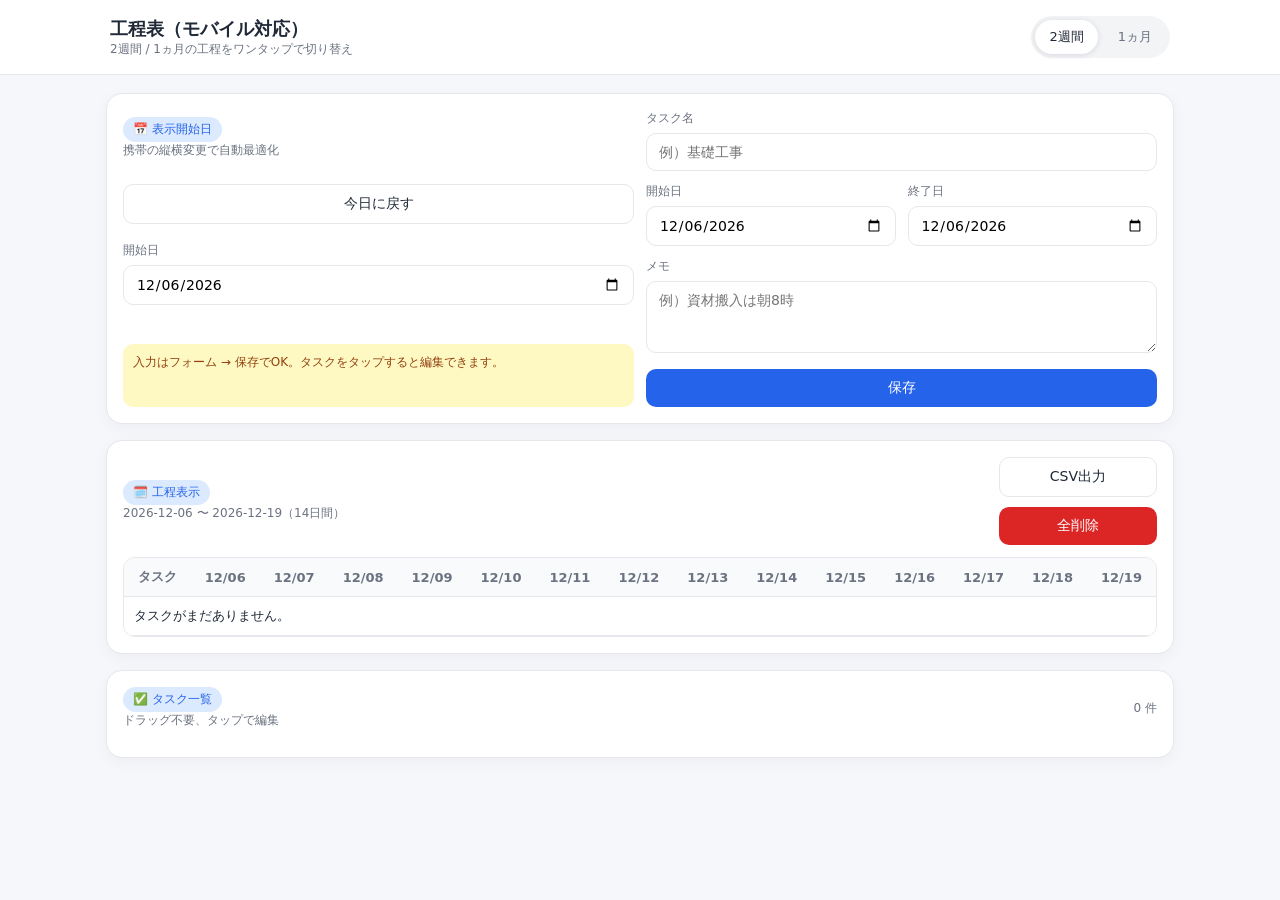
==== commit 18f5cc7c: "Merge 4faaf674e3e057cb189b8d272ce7a5d51583b6d8 into 98c9511c7df01a8c0669fb1b5e52a2b20ae9e7b0" ====
--- a/index.html
+++ b/index.html
@@ -1,333 +1,543 @@
 <!doctype html>
 <html lang="ja">
 <head>
-<meta charset="utf-8"/>
-<meta name="viewport" content="width=device-width, initial-scale=1"/>
+<meta charset="utf-8" />
+<meta name="viewport" content="width=device-width, initial-scale=1" />
 <title>工程表アプリ</title>
 <style>
 :root{
-  --bg:#f7f7fb;--card:#fff;--text:#1f2937;--muted:#6b7280;--accent:#2563eb;--border:#e5e7eb;
-  --good:#16a34a;--warn:#f97316;--danger:#ef4444;
+  --bg:#f6f7fb;
+  --card:#ffffff;
+  --text:#1f2937;
+  --muted:#6b7280;
+  --accent:#2563eb;
+  --accent-soft:#dbeafe;
+  --border:#e5e7eb;
+  --danger:#dc2626;
 }
 *{box-sizing:border-box}
-body{margin:0;background:var(--bg);color:var(--text);font-family:system-ui,-apple-system,Segoe UI,Roboto,Helvetica,Arial,sans-serif}
-header{position:sticky;top:0;background:#fff;border-bottom:1px solid var(--border);padding:14px 18px;z-index:5}
-header h1{margin:0;font-size:18px}
-main{max-width:980px;margin:16px auto;padding:0 16px 40px;display:grid;gap:14px}
-.card{background:var(--card);border:1px solid var(--border);border-radius:14px;box-shadow:0 2px 12px rgba(0,0,0,.04)}
-.section{padding:16px}
-.grid{display:grid;gap:12px}
+body{
+  margin:0;
+  font-family:system-ui,-apple-system,Segoe UI,Roboto,"Noto Sans JP",sans-serif;
+  color:var(--text);
+  background:var(--bg);
+}
+header{
+  position:sticky;
+  top:0;
+  z-index:10;
+  background:var(--card);
+  border-bottom:1px solid var(--border);
+}
+header .inner{
+  max-width:1100px;
+  margin:0 auto;
+  padding:16px 20px;
+  display:flex;
+  align-items:center;
+  justify-content:space-between;
+  gap:12px;
+}
+header h1{
+  font-size:18px;
+  margin:0;
+}
+main{
+  max-width:1100px;
+  margin:18px auto 36px;
+  padding:0 16px;
+  display:grid;
+  gap:16px;
+}
+.card{
+  background:var(--card);
+  border:1px solid var(--border);
+  border-radius:16px;
+  padding:16px;
+  box-shadow:0 4px 16px rgba(15,23,42,0.04);
+}
+.grid{
+  display:grid;
+  gap:12px;
+}
 .grid.cols-2{grid-template-columns:repeat(2,minmax(0,1fr))}
 .grid.cols-3{grid-template-columns:repeat(3,minmax(0,1fr))}
-label{font-size:12px;color:var(--muted);display:block;margin-bottom:6px}
-input,select,button,textarea{width:100%;padding:10px 12px;border:1px solid var(--border);border-radius:10px;background:#fff;font-size:14px}
-textarea{min-height:70px;resize:vertical}
-button{cursor:pointer}
-.btn{background:var(--accent);color:#fff;border:none}
-.btn.secondary{background:#fff;color:var(--text);border:1px solid var(--border)}
+label{
+  font-size:12px;
+  color:var(--muted);
+  display:block;
+  margin-bottom:6px;
+}
+input,select,button,textarea{
+  width:100%;
+  padding:10px 12px;
+  border:1px solid var(--border);
+  border-radius:10px;
+  font-size:14px;
+  font-family:inherit;
+  background:#fff;
+}
+textarea{resize:vertical;min-height:72px}
+button{
+  cursor:pointer;
+  transition:all .2s ease;
+}
+button:active{transform:scale(.98)}
+.btn{
+  background:var(--accent);
+  color:#fff;
+  border:none;
+}
+.btn.secondary{
+  background:#fff;
+  color:var(--text);
+  border:1px solid var(--border);
+}
+.btn.ghost{
+  background:transparent;
+  border:1px dashed var(--border);
+  color:var(--muted);
+}
+.btn.danger{
+  background:var(--danger);
+  border:none;
+  color:#fff;
+}
 .row{display:flex;gap:10px;align-items:center;flex-wrap:wrap}
-.right{display:flex;gap:10px;justify-content:flex-end}
-.badge{padding:4px 8px;border-radius:999px;font-size:12px}
-.badge.done{background:rgba(22,163,74,.12);color:var(--good)}
-.badge.todo{background:rgba(249,115,22,.14);color:var(--warn)}
-.badge.late{background:rgba(239,68,68,.12);color:var(--danger)}
-.step{display:grid;gap:8px;border:1px solid var(--border);border-radius:12px;padding:12px;background:#fff}
-.step h3{margin:0;font-size:15px}
-.step .meta{display:grid;gap:6px;font-size:13px;color:var(--muted)}
-.step .actions{display:flex;gap:10px;align-items:center;flex-wrap:wrap}
-.progress{display:flex;align-items:center;gap:10px}
-.progress-bar{flex:1;height:8px;background:#eef2ff;border-radius:999px;overflow:hidden}
-.progress-bar span{display:block;height:100%;background:var(--accent)}
-.empty{padding:20px;text-align:center;color:var(--muted)}
+.segmented{
+  display:flex;
+  gap:6px;
+  background:#f3f4f6;
+  padding:4px;
+  border-radius:999px;
+}
+.segmented button{
+  border:none;
+  padding:8px 14px;
+  border-radius:999px;
+  background:transparent;
+  color:var(--muted);
+  font-size:13px;
+}
+.segmented button.active{
+  background:#fff;
+  color:var(--text);
+  box-shadow:0 1px 6px rgba(15,23,42,0.12);
+}
+.badge{
+  display:inline-flex;
+  align-items:center;
+  gap:6px;
+  padding:4px 10px;
+  border-radius:999px;
+  font-size:12px;
+  background:var(--accent-soft);
+  color:var(--accent);
+}
+.helper{color:var(--muted);font-size:12px}
+.schedule-wrapper{
+  overflow:auto;
+  border-radius:12px;
+  border:1px solid var(--border);
+}
+.schedule{
+  min-width:680px;
+  border-collapse:collapse;
+  width:100%;
+  font-size:13px;
+}
+.schedule th,.schedule td{
+  border-bottom:1px solid var(--border);
+  padding:10px;
+  text-align:center;
+  white-space:nowrap;
+}
+.schedule th{
+  background:#f8fafc;
+  color:var(--muted);
+  font-weight:600;
+  position:sticky;
+  top:0;
+  z-index:2;
+}
+.schedule td.task-cell{
+  text-align:left;
+  min-width:140px;
+  position:sticky;
+  left:0;
+  background:#fff;
+  z-index:1;
+}
+.task-pill{
+  background:var(--accent-soft);
+  color:var(--accent);
+  padding:6px 10px;
+  border-radius:999px;
+  display:inline-block;
+  font-size:12px;
+}
+.timeline-cell{
+  min-width:48px;
+  height:42px;
+}
+.timeline-cell.active{
+  background:rgba(37,99,235,0.15);
+}
+.timeline-cell.today{
+  outline:2px solid rgba(37,99,235,0.35);
+  outline-offset:-2px;
+}
+.task-list{
+  display:grid;
+  gap:10px;
+}
+.task-item{
+  border:1px solid var(--border);
+  border-radius:12px;
+  padding:12px;
+  display:grid;
+  gap:8px;
+}
+.task-item header{
+  position:static;
+  border:none;
+  background:transparent;
+}
+.task-item h3{margin:0;font-size:15px}
+.task-meta{display:flex;flex-wrap:wrap;gap:8px;font-size:12px;color:var(--muted)}
+.task-actions{display:flex;gap:8px;flex-wrap:wrap}
+.note{background:#fef9c3;color:#92400e;border-radius:10px;padding:10px;font-size:12px}
+@media (max-width:860px){
+  .grid.cols-3{grid-template-columns:1fr}
+}
 @media (max-width:720px){
-  .grid.cols-2,.grid.cols-3{grid-template-columns:1fr}
-  header{padding:12px 14px}
+  .grid.cols-2{grid-template-columns:1fr}
+  header .inner{flex-direction:column;align-items:flex-start}
+}
+@media (orientation:landscape){
+  body{font-size:15px}
+  .schedule{min-width:900px}
+  .timeline-cell{min-width:60px}
 }
 </style>
 </head>
 <body>
-<header><h1>工程表アプリ</h1></header>
+<header>
+  <div class="inner">
+    <div>
+      <h1>工程表（モバイル対応）</h1>
+      <div class="helper">2週間 / 1ヵ月の工程をワンタップで切り替え</div>
+    </div>
+    <div class="segmented" role="tablist" aria-label="表示切替">
+      <button type="button" class="active" data-range="14">2週間</button>
+      <button type="button" data-range="30">1ヵ月</button>
+    </div>
+  </div>
+</header>
 
 <main>
-  <section class="card section">
-    <div class="grid cols-2">
+  <section class="card grid cols-2">
+    <div class="grid">
+      <div class="row" style="justify-content:space-between;gap:12px">
+        <div>
+          <div class="badge">📅 表示開始日</div>
+          <div class="helper">携帯の縦横変更で自動最適化</div>
+        </div>
+        <button class="btn secondary" id="todayBtn">今日に戻す</button>
+      </div>
       <div>
-        <label>プロジェクト名</label>
-        <input id="projectName" placeholder="例）新店舗オープン準備">
-      </div>
+        <label for="startDate">開始日</label>
+        <input type="date" id="startDate" />
+      </div>
+      <div class="note">入力はフォーム → 保存でOK。タスクをタップすると編集できます。</div>
+    </div>
+
+    <div class="grid">
       <div>
-        <label>今日の日付</label>
-        <input id="today" type="date">
-      </div>
-    </div>
-    <div class="row" style="margin-top:12px">
-      <div class="progress" style="flex:1">
-        <strong>進捗：</strong>
-        <div class="progress-bar"><span id="progressBar" style="width:0%"></span></div>
-        <span id="progressText">0%</span>
-      </div>
-      <div class="badge" id="progressBadge">未着手</div>
+        <label for="taskName">タスク名</label>
+        <input id="taskName" placeholder="例）基礎工事" />
+      </div>
+      <div class="grid cols-2">
+        <div>
+          <label for="taskStart">開始日</label>
+          <input type="date" id="taskStart" />
+        </div>
+        <div>
+          <label for="taskEnd">終了日</label>
+          <input type="date" id="taskEnd" />
+        </div>
+      </div>
+      <div>
+        <label for="taskNote">メモ</label>
+        <textarea id="taskNote" placeholder="例）資材搬入は朝8時"></textarea>
+      </div>
+      <div class="row" style="justify-content:flex-end">
+        <button class="btn ghost" id="cancelEdit" style="display:none">編集をキャンセル</button>
+        <button class="btn" id="saveTask">保存</button>
+      </div>
     </div>
   </section>
 
-  <section class="card section">
-    <h2 style="margin:0 0 12px;font-size:16px">工程を追加</h2>
-    <div class="grid cols-3">
+  <section class="card">
+    <div class="row" style="justify-content:space-between">
       <div>
-        <label>工程名</label>
-        <input id="taskName" placeholder="例）資材の発注">
-      </div>
+        <div class="badge">🗓️ 工程表示</div>
+        <div class="helper" id="rangeLabel"></div>
+      </div>
+      <div class="row">
+        <button class="btn secondary" id="exportBtn">CSV出力</button>
+        <button class="btn danger" id="resetBtn">全削除</button>
+      </div>
+    </div>
+    <div class="schedule-wrapper" style="margin-top:12px">
+      <table class="schedule" id="scheduleTable" aria-label="工程表"></table>
+    </div>
+  </section>
+
+  <section class="card">
+    <div class="row" style="justify-content:space-between">
       <div>
-        <label>担当者</label>
-        <input id="assignee" placeholder="例）佐藤">
-      </div>
-      <div>
-        <label>優先度</label>
-        <select id="priority">
-          <option value="high">高</option>
-          <option value="medium" selected>中</option>
-          <option value="low">低</option>
-        </select>
-      </div>
-    </div>
-    <div class="grid cols-3" style="margin-top:10px">
-      <div>
-        <label>開始日</label>
-        <input id="startDate" type="date">
-      </div>
-      <div>
-        <label>終了日</label>
-        <input id="endDate" type="date">
-      </div>
-      <div>
-        <label>メモ</label>
-        <textarea id="note" placeholder="補足があれば入力"></textarea>
-      </div>
-    </div>
-    <div class="right" style="margin-top:12px">
-      <button class="btn secondary" id="clearForm">クリア</button>
-      <button class="btn" id="addTask">追加</button>
-    </div>
-  </section>
-
-  <section class="card section">
-    <div class="row" style="justify-content:space-between">
-      <div class="row">
-        <label>表示</label>
-        <select id="filter">
-          <option value="all">すべて</option>
-          <option value="todo">未完了</option>
-          <option value="done">完了</option>
-        </select>
-      </div>
-      <div class="row">
-        <label>検索</label>
-        <input id="search" placeholder="工程名・担当者で検索">
-      </div>
-    </div>
-    <div id="taskList" style="margin-top:12px"></div>
+        <div class="badge">✅ タスク一覧</div>
+        <div class="helper">ドラッグ不要、タップで編集</div>
+      </div>
+      <div class="helper" id="taskCount"></div>
+    </div>
+    <div class="task-list" id="taskList" style="margin-top:12px"></div>
   </section>
 </main>
 
 <script>
-const STORAGE_KEY = "simple_schedule_app_v1";
-const $ = (id) => document.getElementById(id);
-
-function readStorage(){
-  const raw = localStorage.getItem(STORAGE_KEY);
-  try{
-    return raw ? JSON.parse(raw) : { project:"", tasks:[] };
-  }catch{
-    return { project:"", tasks:[] };
+const state = {
+  range: 14,
+  tasks: [],
+  editId: null,
+};
+
+const elements = {
+  startDate: document.getElementById('startDate'),
+  taskName: document.getElementById('taskName'),
+  taskStart: document.getElementById('taskStart'),
+  taskEnd: document.getElementById('taskEnd'),
+  taskNote: document.getElementById('taskNote'),
+  scheduleTable: document.getElementById('scheduleTable'),
+  rangeLabel: document.getElementById('rangeLabel'),
+  taskList: document.getElementById('taskList'),
+  taskCount: document.getElementById('taskCount'),
+  cancelEdit: document.getElementById('cancelEdit'),
+};
+
+const pad = (n) => String(n).padStart(2, '0');
+const toDateStr = (d) => `${d.getFullYear()}-${pad(d.getMonth()+1)}-${pad(d.getDate())}`;
+const parseDate = (value) => value ? new Date(`${value}T00:00:00`) : null;
+const storageKey = 'scheduleTasksV1';
+
+const loadTasks = () => {
+  const raw = localStorage.getItem(storageKey);
+  state.tasks = raw ? JSON.parse(raw) : [];
+};
+const saveTasks = () => {
+  localStorage.setItem(storageKey, JSON.stringify(state.tasks));
+};
+
+const updateRangeLabel = () => {
+  const start = parseDate(elements.startDate.value);
+  if (!start) return;
+  const end = new Date(start);
+  end.setDate(end.getDate() + state.range - 1);
+  elements.rangeLabel.textContent = `${elements.startDate.value} 〜 ${toDateStr(end)}（${state.range}日間）`;
+};
+
+const renderTable = () => {
+  const start = parseDate(elements.startDate.value);
+  if (!start) return;
+  const days = Array.from({ length: state.range }, (_, i) => {
+    const d = new Date(start);
+    d.setDate(d.getDate() + i);
+    return d;
+  });
+  const todayStr = toDateStr(new Date());
+
+  const headerRow = `<tr><th>タスク</th>${days.map(d => `<th>${pad(d.getMonth()+1)}/${pad(d.getDate())}</th>`).join('')}</tr>`;
+
+  const rows = state.tasks.map(task => {
+    const startDate = parseDate(task.start);
+    const endDate = parseDate(task.end);
+    const cells = days.map(d => {
+      const dStr = toDateStr(d);
+      const isActive = startDate && endDate && d >= startDate && d <= endDate;
+      const isToday = dStr === todayStr;
+      const classes = [
+        'timeline-cell',
+        isActive ? 'active' : '',
+        isToday ? 'today' : ''
+      ].filter(Boolean).join(' ');
+      return `<td class="${classes}"></td>`;
+    }).join('');
+    return `<tr><td class="task-cell"><span class="task-pill">${task.name}</span></td>${cells}</tr>`;
+  }).join('');
+
+  elements.scheduleTable.innerHTML = headerRow + (rows || `<tr><td class="task-cell" colspan="${state.range + 1}">タスクがまだありません。</td></tr>`);
+  updateRangeLabel();
+};
+
+const renderTaskList = () => {
+  elements.taskList.innerHTML = '';
+  state.tasks.forEach(task => {
+    const item = document.createElement('div');
+    item.className = 'task-item';
+    item.innerHTML = `
+      <header>
+        <h3>${task.name}</h3>
+      </header>
+      <div class="task-meta">
+        <span>期間: ${task.start} 〜 ${task.end}</span>
+        <span>更新: ${task.updatedAt}</span>
+      </div>
+      <div>${task.note ? task.note : '<span class="helper">メモなし</span>'}</div>
+      <div class="task-actions">
+        <button class="btn secondary" data-action="edit">編集</button>
+        <button class="btn danger" data-action="delete">削除</button>
+      </div>
+    `;
+    item.querySelector('[data-action="edit"]').addEventListener('click', () => startEditTask(task.id));
+    item.querySelector('[data-action="delete"]').addEventListener('click', () => deleteTask(task.id));
+    elements.taskList.appendChild(item);
+  });
+  elements.taskCount.textContent = `${state.tasks.length} 件`;
+};
+
+const clearForm = () => {
+  elements.taskName.value = '';
+  elements.taskStart.value = '';
+  elements.taskEnd.value = '';
+  elements.taskNote.value = '';
+};
+
+const startEditTask = (id) => {
+  const task = state.tasks.find(t => t.id === id);
+  if (!task) return;
+  state.editId = id;
+  elements.taskName.value = task.name;
+  elements.taskStart.value = task.start;
+  elements.taskEnd.value = task.end;
+  elements.taskNote.value = task.note;
+  elements.cancelEdit.style.display = 'inline-flex';
+  elements.taskName.focus();
+};
+
+const finishEdit = () => {
+  state.editId = null;
+  elements.cancelEdit.style.display = 'none';
+  clearForm();
+};
+
+const deleteTask = (id) => {
+  state.tasks = state.tasks.filter(t => t.id !== id);
+  saveTasks();
+  renderAll();
+};
+
+const renderAll = () => {
+  renderTable();
+  renderTaskList();
+};
+
+const validateTask = () => {
+  if (!elements.taskName.value.trim()) {
+    alert('タスク名を入力してください');
+    return false;
   }
-}
-
-function writeStorage(data){
-  localStorage.setItem(STORAGE_KEY, JSON.stringify(data));
-}
-
-function formatDate(dateStr){
-  if(!dateStr) return "";
-  const d = new Date(dateStr + "T00:00:00");
-  if(Number.isNaN(d.getTime())) return dateStr;
-  return `${d.getMonth()+1}/${d.getDate()}`;
-}
-
-function calcStatus(task, todayStr){
-  if(task.done) return "done";
-  if(!task.endDate || !todayStr) return "todo";
-  return task.endDate < todayStr ? "late" : "todo";
-}
-
-function priorityLabel(level){
-  return { high:"高", medium:"中", low:"低" }[level] || "-";
-}
-
-function render(){
-  const data = readStorage();
-  $("projectName").value = data.project || "";
-
-  const today = $("today").value;
-  const list = $("taskList");
-  const filter = $("filter").value;
-  const search = $("search").value.trim().toLowerCase();
-
-  const filtered = data.tasks.filter(task => {
-    const status = task.done ? "done" : "todo";
-    if(filter !== "all" && status !== filter) return false;
-    if(search){
-      const hay = `${task.name} ${task.assignee}`.toLowerCase();
-      if(!hay.includes(search)) return false;
-    }
-    return true;
+  if (!elements.taskStart.value || !elements.taskEnd.value) {
+    alert('開始日と終了日を入力してください');
+    return false;
+  }
+  const start = parseDate(elements.taskStart.value);
+  const end = parseDate(elements.taskEnd.value);
+  if (end < start) {
+    alert('終了日は開始日以降にしてください');
+    return false;
+  }
+  return true;
+};
+
+const saveTask = () => {
+  if (!validateTask()) return;
+  const now = new Date();
+  const taskData = {
+    id: state.editId ?? crypto.randomUUID(),
+    name: elements.taskName.value.trim(),
+    start: elements.taskStart.value,
+    end: elements.taskEnd.value,
+    note: elements.taskNote.value.trim(),
+    updatedAt: `${pad(now.getMonth()+1)}/${pad(now.getDate())} ${pad(now.getHours())}:${pad(now.getMinutes())}`
+  };
+  if (state.editId) {
+    state.tasks = state.tasks.map(task => task.id === state.editId ? taskData : task);
+    finishEdit();
+  } else {
+    state.tasks.unshift(taskData);
+    clearForm();
+  }
+  saveTasks();
+  renderAll();
+};
+
+const exportCSV = () => {
+  const header = ['タスク名','開始日','終了日','メモ'];
+  const rows = state.tasks.map(task => [
+    `"${task.name.replace(/"/g, '""')}"`,
+    task.start,
+    task.end,
+    `"${(task.note || '').replace(/"/g, '""')}"`
+  ].join(','));
+  const csv = [header.join(','), ...rows].join('\n');
+  const blob = new Blob([csv], { type: 'text/csv;charset=utf-8;' });
+  const link = document.createElement('a');
+  link.href = URL.createObjectURL(blob);
+  link.download = 'schedule.csv';
+  link.click();
+  URL.revokeObjectURL(link.href);
+};
+
+const resetAll = () => {
+  if (!confirm('すべてのタスクを削除します。よろしいですか？')) return;
+  state.tasks = [];
+  saveTasks();
+  renderAll();
+};
+
+const init = () => {
+  const today = new Date();
+  elements.startDate.value = toDateStr(today);
+  elements.taskStart.value = toDateStr(today);
+  elements.taskEnd.value = toDateStr(today);
+  loadTasks();
+  renderAll();
+};
+
+document.querySelectorAll('.segmented button').forEach(btn => {
+  btn.addEventListener('click', () => {
+    document.querySelectorAll('.segmented button').forEach(b => b.classList.remove('active'));
+    btn.classList.add('active');
+    state.range = Number(btn.dataset.range);
+    renderTable();
   });
-
-  list.innerHTML = "";
-  if(filtered.length === 0){
-    list.innerHTML = '<div class="empty">工程がありません。上のフォームから追加してください。</div>';
-  }
-
-  filtered.forEach(task => {
-    const status = calcStatus(task, today);
-    const wrapper = document.createElement("div");
-    wrapper.className = "step";
-    const badgeClass = status === "done" ? "done" : (status === "late" ? "late" : "todo");
-    const badgeText = status === "done" ? "完了" : (status === "late" ? "遅延" : "未完了");
-
-    wrapper.innerHTML = `
-      <div class="row" style="justify-content:space-between">
-        <h3>${task.name}</h3>
-        <span class="badge ${badgeClass}">${badgeText}</span>
-      </div>
-      <div class="meta">
-        <div>担当：${task.assignee || "未設定"} / 優先度：${priorityLabel(task.priority)}</div>
-        <div>期間：${formatDate(task.startDate)} 〜 ${formatDate(task.endDate)}</div>
-        ${task.note ? `<div>メモ：${task.note}</div>` : ""}
-      </div>
-    `;
-
-    const actions = document.createElement("div");
-    actions.className = "actions";
-
-    const checkbox = document.createElement("input");
-    checkbox.type = "checkbox";
-    checkbox.checked = task.done;
-    checkbox.addEventListener("change", () => {
-      task.done = checkbox.checked;
-      updateTask(task);
-    });
-
-    const label = document.createElement("span");
-    label.textContent = "完了";
-
-    const deleteBtn = document.createElement("button");
-    deleteBtn.className = "btn secondary";
-    deleteBtn.textContent = "削除";
-    deleteBtn.addEventListener("click", () => removeTask(task.id));
-
-    actions.appendChild(checkbox);
-    actions.appendChild(label);
-    actions.appendChild(deleteBtn);
-
-    wrapper.appendChild(actions);
-    list.appendChild(wrapper);
-  });
-
-  updateProgress(data.tasks);
-}
-
-function updateProgress(tasks){
-  const total = tasks.length;
-  const done = tasks.filter(t => t.done).length;
-  const percent = total === 0 ? 0 : Math.round((done / total) * 100);
-  $("progressBar").style.width = `${percent}%`;
-  $("progressText").textContent = `${percent}%`;
-  const badge = $("progressBadge");
-  if(percent === 100 && total > 0){
-    badge.textContent = "完了";
-    badge.className = "badge done";
-  }else if(percent === 0){
-    badge.textContent = "未着手";
-    badge.className = "badge todo";
-  }else{
-    badge.textContent = "進行中";
-    badge.className = "badge";
-  }
-}
-
-function updateTask(task){
-  const data = readStorage();
-  const idx = data.tasks.findIndex(t => t.id === task.id);
-  if(idx >= 0){
-    data.tasks[idx] = task;
-    writeStorage(data);
-  }
-  render();
-}
-
-function removeTask(id){
-  const data = readStorage();
-  data.tasks = data.tasks.filter(t => t.id !== id);
-  writeStorage(data);
-  render();
-}
-
-function addTask(){
-  const name = $("taskName").value.trim();
-  if(!name){
-    alert("工程名を入力してください");
-    return;
-  }
-  const startDate = $("startDate").value;
-  const endDate = $("endDate").value;
-  if(startDate && endDate && endDate < startDate){
-    alert("終了日は開始日以降にしてください");
-    return;
-  }
-  const task = {
-    id: crypto.randomUUID(),
-    name,
-    assignee: $("assignee").value.trim(),
-    priority: $("priority").value,
-    startDate,
-    endDate,
-    note: $("note").value.trim(),
-    done: false
-  };
-  const data = readStorage();
-  data.tasks.unshift(task);
-  data.project = $("projectName").value.trim();
-  writeStorage(data);
-  clearForm();
-  render();
-}
-
-function clearForm(){
-  ["taskName","assignee","startDate","endDate","note"].forEach(id => $(id).value = "");
-  $("priority").value = "medium";
-}
-
-function init(){
-  const today = new Date();
-  const todayStr = `${today.getFullYear()}-${String(today.getMonth()+1).padStart(2,"0")}-${String(today.getDate()).padStart(2,"0")}`;
-  $("today").value = todayStr;
-
-  const data = readStorage();
-  $("projectName").value = data.project || "";
-
-  $("addTask").addEventListener("click", addTask);
-  $("clearForm").addEventListener("click", clearForm);
-  $("filter").addEventListener("change", render);
-  $("search").addEventListener("input", render);
-  $("projectName").addEventListener("change", () => {
-    const current = readStorage();
-    current.project = $("projectName").value.trim();
-    writeStorage(current);
-  });
-  $("today").addEventListener("change", render);
-
-  render();
-}
+});
+
+elements.startDate.addEventListener('change', renderTable);
+
+document.getElementById('todayBtn').addEventListener('click', () => {
+  elements.startDate.value = toDateStr(new Date());
+  renderTable();
+});
+
+document.getElementById('saveTask').addEventListener('click', saveTask);
+
+elements.cancelEdit.addEventListener('click', finishEdit);
+
+document.getElementById('exportBtn').addEventListener('click', exportCSV);
+
+document.getElementById('resetBtn').addEventListener('click', resetAll);
 
 init();
 </script>
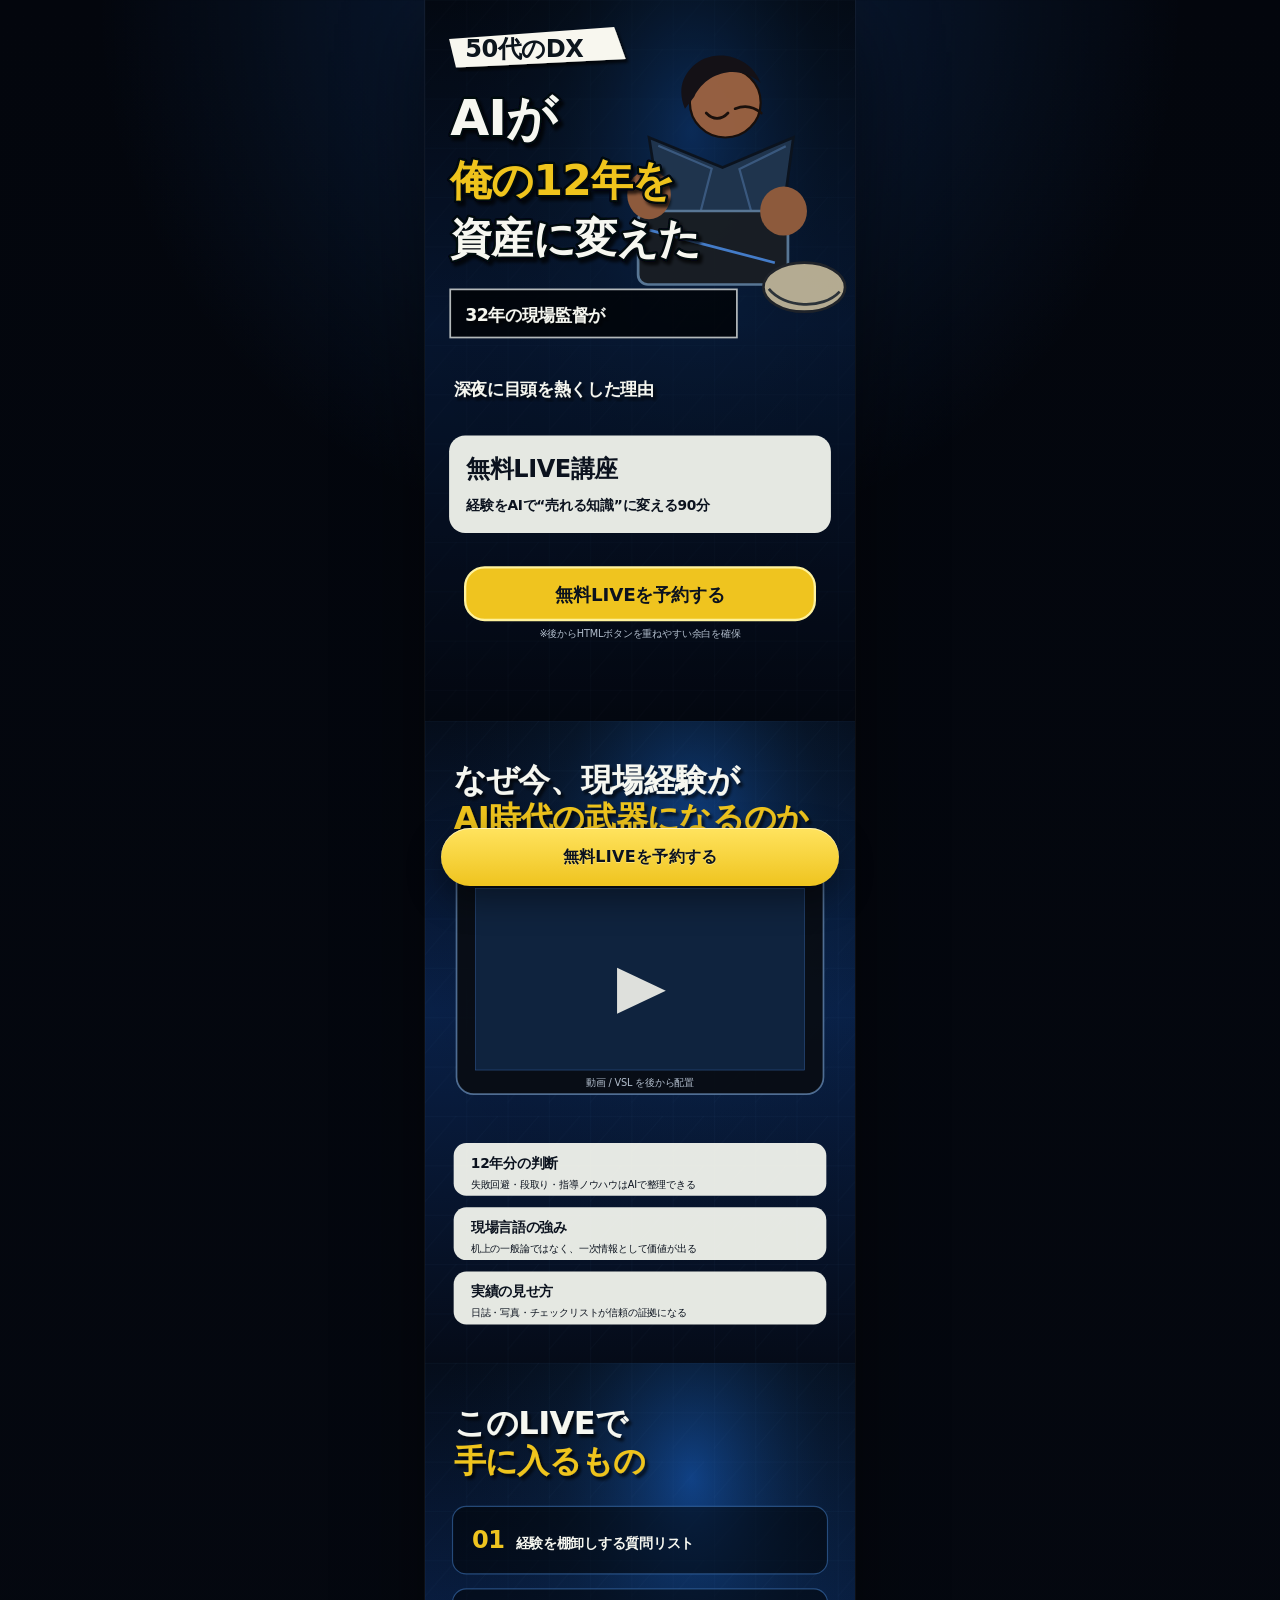
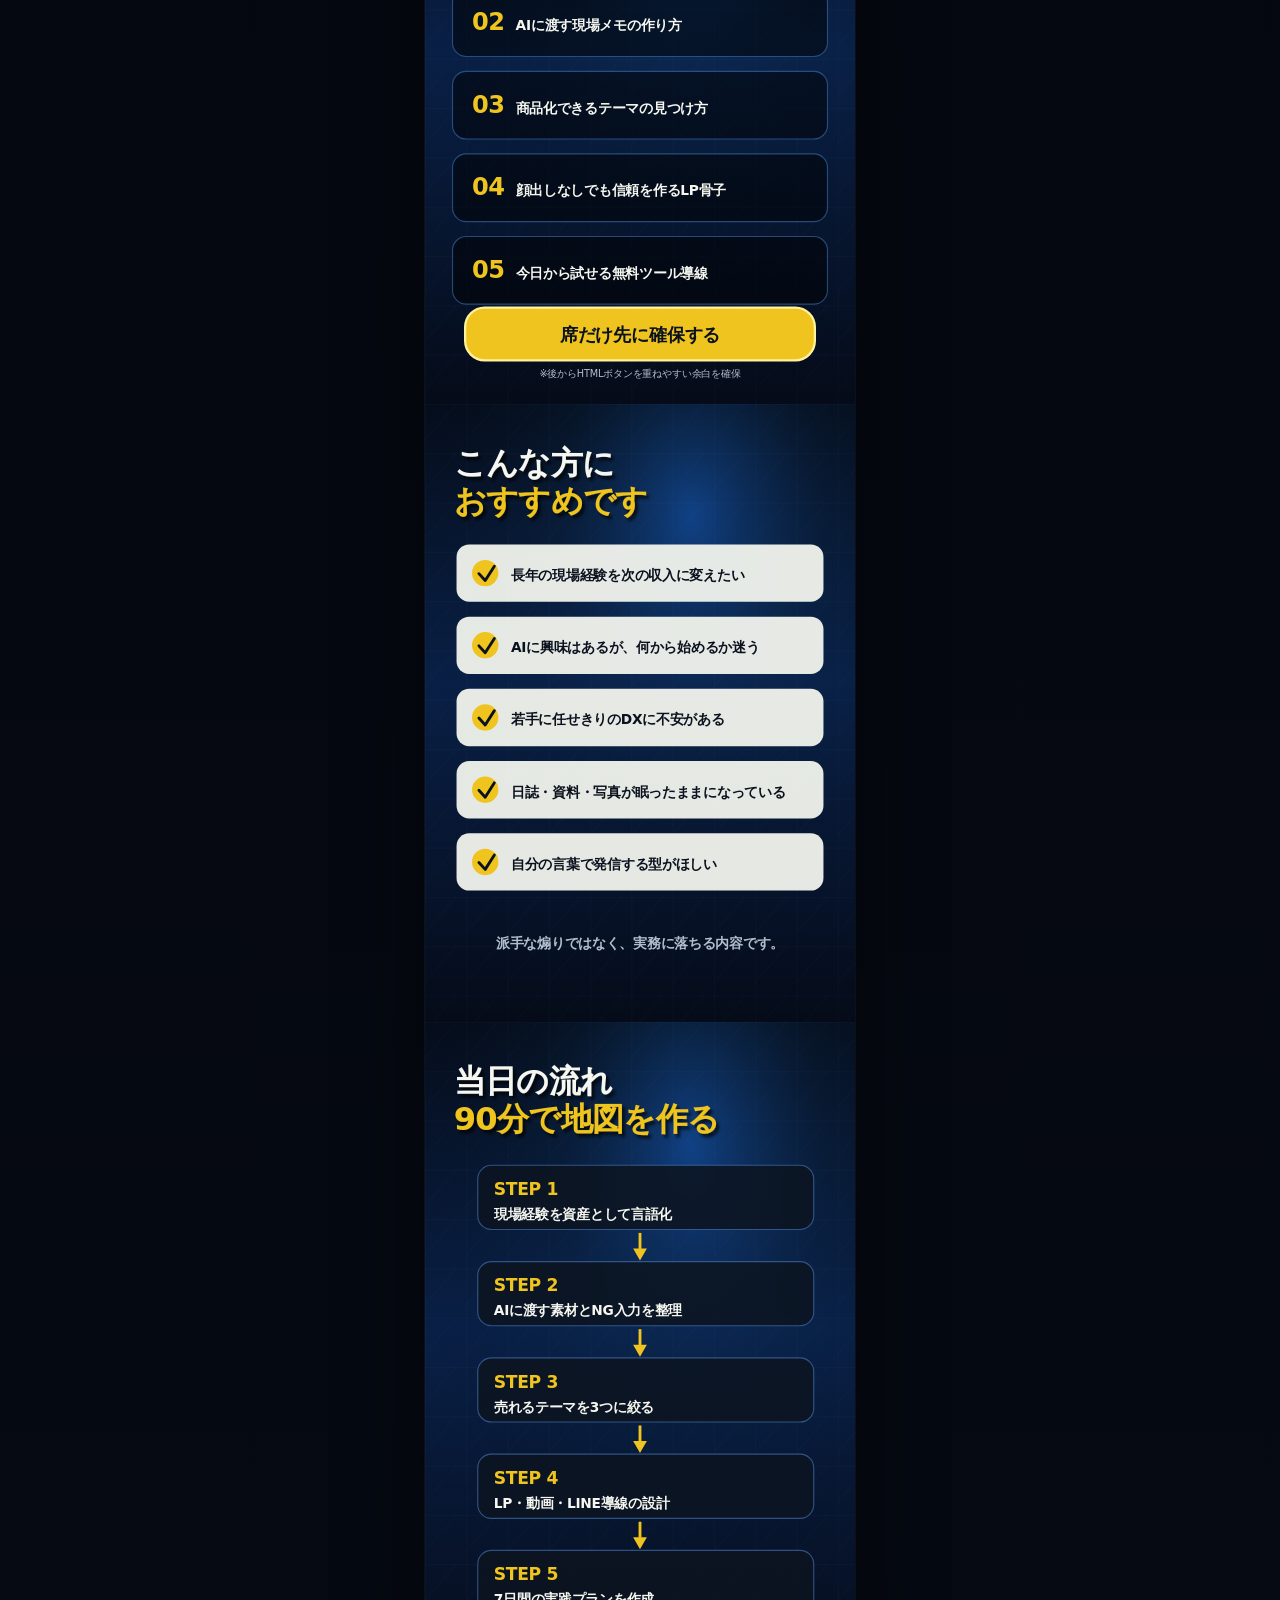
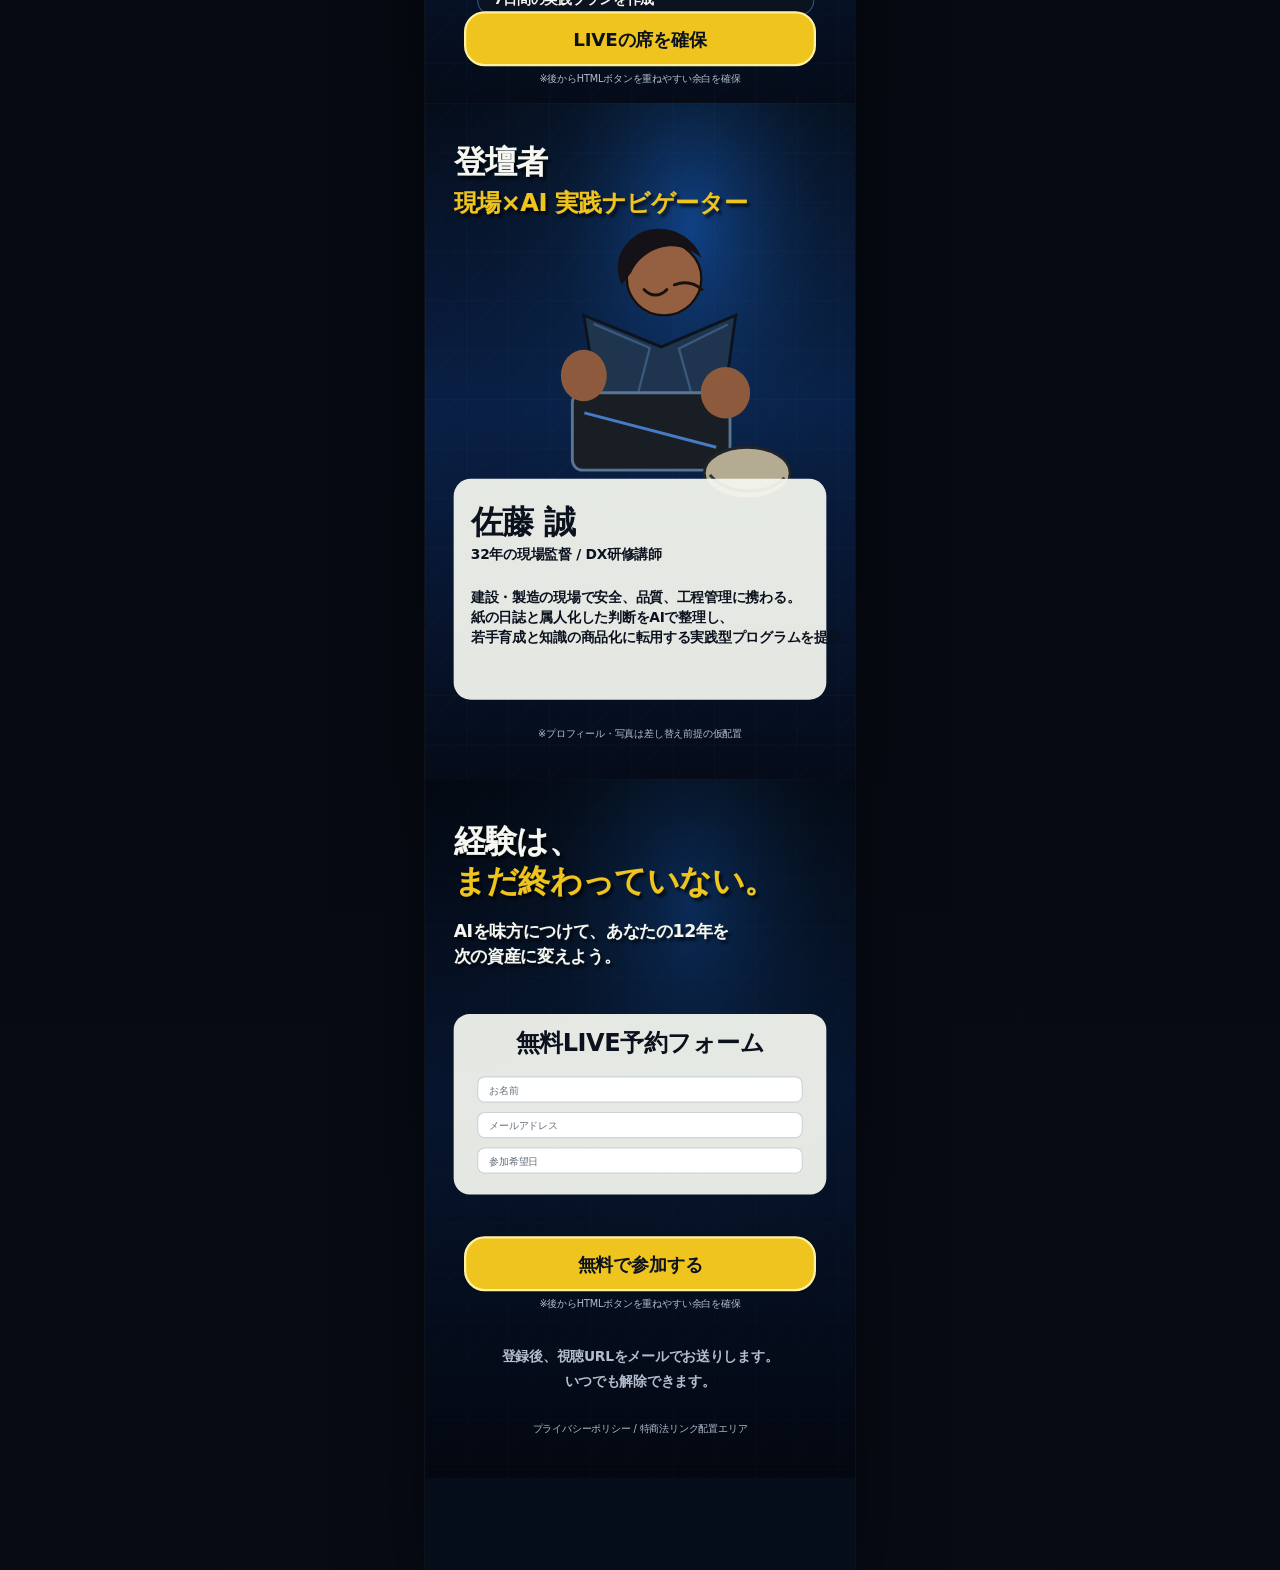
==== commit e349e303: "Build static mobile LP from existing slices" ====
--- a/index.html
+++ b/index.html
@@ -1,545 +1,108 @@
 <!doctype html>
 <html lang="ja">
 <head>
-<meta charset="utf-8" />
-<meta name="viewport" content="width=device-width, initial-scale=1" />
-<title>工程表アプリ</title>
-<style>
-:root{
-  --bg:#f6f7fb;
-  --card:#ffffff;
-  --text:#1f2937;
-  --muted:#6b7280;
-  --accent:#2563eb;
-  --accent-soft:#dbeafe;
-  --border:#e5e7eb;
-  --danger:#dc2626;
-}
-*{box-sizing:border-box}
-body{
-  margin:0;
-  font-family:system-ui,-apple-system,Segoe UI,Roboto,"Noto Sans JP",sans-serif;
-  color:var(--text);
-  background:var(--bg);
-}
-header{
-  position:sticky;
-  top:0;
-  z-index:10;
-  background:var(--card);
-  border-bottom:1px solid var(--border);
-}
-header .inner{
-  max-width:1100px;
-  margin:0 auto;
-  padding:16px 20px;
-  display:flex;
-  align-items:center;
-  justify-content:space-between;
-  gap:12px;
-}
-header h1{
-  font-size:18px;
-  margin:0;
-}
-main{
-  max-width:1100px;
-  margin:18px auto 36px;
-  padding:0 16px;
-  display:grid;
-  gap:16px;
-}
-.card{
-  background:var(--card);
-  border:1px solid var(--border);
-  border-radius:16px;
-  padding:16px;
-  box-shadow:0 4px 16px rgba(15,23,42,0.04);
-}
-.grid{
-  display:grid;
-  gap:12px;
-}
-.grid.cols-2{grid-template-columns:repeat(2,minmax(0,1fr))}
-.grid.cols-3{grid-template-columns:repeat(3,minmax(0,1fr))}
-label{
-  font-size:12px;
-  color:var(--muted);
-  display:block;
-  margin-bottom:6px;
-}
-input,select,button,textarea{
-  width:100%;
-  padding:10px 12px;
-  border:1px solid var(--border);
-  border-radius:10px;
-  font-size:14px;
-  font-family:inherit;
-  background:#fff;
-}
-textarea{resize:vertical;min-height:72px}
-button{
-  cursor:pointer;
-  transition:all .2s ease;
-}
-button:active{transform:scale(.98)}
-.btn{
-  background:var(--accent);
-  color:#fff;
-  border:none;
-}
-.btn.secondary{
-  background:#fff;
-  color:var(--text);
-  border:1px solid var(--border);
-}
-.btn.ghost{
-  background:transparent;
-  border:1px dashed var(--border);
-  color:var(--muted);
-}
-.btn.danger{
-  background:var(--danger);
-  border:none;
-  color:#fff;
-}
-.row{display:flex;gap:10px;align-items:center;flex-wrap:wrap}
-.segmented{
-  display:flex;
-  gap:6px;
-  background:#f3f4f6;
-  padding:4px;
-  border-radius:999px;
-}
-.segmented button{
-  border:none;
-  padding:8px 14px;
-  border-radius:999px;
-  background:transparent;
-  color:var(--muted);
-  font-size:13px;
-}
-.segmented button.active{
-  background:#fff;
-  color:var(--text);
-  box-shadow:0 1px 6px rgba(15,23,42,0.12);
-}
-.badge{
-  display:inline-flex;
-  align-items:center;
-  gap:6px;
-  padding:4px 10px;
-  border-radius:999px;
-  font-size:12px;
-  background:var(--accent-soft);
-  color:var(--accent);
-}
-.helper{color:var(--muted);font-size:12px}
-.schedule-wrapper{
-  overflow:auto;
-  border-radius:12px;
-  border:1px solid var(--border);
-}
-.schedule{
-  min-width:680px;
-  border-collapse:collapse;
-  width:100%;
-  font-size:13px;
-}
-.schedule th,.schedule td{
-  border-bottom:1px solid var(--border);
-  padding:10px;
-  text-align:center;
-  white-space:nowrap;
-}
-.schedule th{
-  background:#f8fafc;
-  color:var(--muted);
-  font-weight:600;
-  position:sticky;
-  top:0;
-  z-index:2;
-}
-.schedule td.task-cell{
-  text-align:left;
-  min-width:140px;
-  position:sticky;
-  left:0;
-  background:#fff;
-  z-index:1;
-}
-.task-pill{
-  background:var(--accent-soft);
-  color:var(--accent);
-  padding:6px 10px;
-  border-radius:999px;
-  display:inline-block;
-  font-size:12px;
-}
-.timeline-cell{
-  min-width:48px;
-  height:42px;
-}
-.timeline-cell.active{
-  background:rgba(37,99,235,0.15);
-}
-.timeline-cell.today{
-  outline:2px solid rgba(37,99,235,0.35);
-  outline-offset:-2px;
-}
-.task-list{
-  display:grid;
-  gap:10px;
-}
-.task-item{
-  border:1px solid var(--border);
-  border-radius:12px;
-  padding:12px;
-  display:grid;
-  gap:8px;
-}
-.task-item header{
-  position:static;
-  border:none;
-  background:transparent;
-}
-.task-item h3{margin:0;font-size:15px}
-.task-meta{display:flex;flex-wrap:wrap;gap:8px;font-size:12px;color:var(--muted)}
-.task-actions{display:flex;gap:8px;flex-wrap:wrap}
-.note{background:#fef9c3;color:#92400e;border-radius:10px;padding:10px;font-size:12px}
-@media (max-width:860px){
-  .grid.cols-3{grid-template-columns:1fr}
-}
-@media (max-width:720px){
-  .grid.cols-2{grid-template-columns:1fr}
-  header .inner{flex-direction:column;align-items:flex-start}
-}
-@media (orientation:landscape){
-  body{font-size:15px}
-  .schedule{min-width:900px}
-  .timeline-cell{min-width:60px}
-}
-</style>
+  <meta charset="utf-8" />
+  <meta name="viewport" content="width=device-width, initial-scale=1, viewport-fit=cover" />
+  <title>50代のDX｜無料LIVE予約</title>
+  <meta name="description" content="32年の現場経験をAIで資産に変える、50代向けDX無料LIVE講座のスマホLPです。" />
+  <link rel="preload" as="image" href="assets/mobile-lp/01-first-view.svg" />
+  <link rel="stylesheet" href="style.css" />
 </head>
 <body>
-<header>
-  <div class="inner">
-    <div>
-      <h1>工程表（モバイル対応）</h1>
-      <div class="helper">2週間 / 1ヵ月の工程をワンタップで切り替え</div>
-    </div>
-    <div class="segmented" role="tablist" aria-label="表示切替">
-      <button type="button" class="active" data-range="14">2週間</button>
-      <button type="button" data-range="30">1ヵ月</button>
-    </div>
+  <a class="skip-link" href="#lp-content">本文へ移動</a>
+
+  <main id="lp-content" class="lp-shell" aria-label="50代のDX 無料LIVE予約ランディングページ">
+    <h1 class="sr-only">50代のDX。AIが俺の12年を資産に変えた無料LIVE講座</h1>
+    <p class="sr-only">
+      32年の現場監督が、現場経験・日誌・判断ノウハウをAIで整理し、売れる知識資産に変える方法を学べる無料LIVE予約ページです。
+    </p>
+
+    <section class="lp-slice" aria-labelledby="section-first-view">
+      <h2 id="section-first-view" class="sr-only">ファーストビューと無料LIVE予約CTA</h2>
+      <img src="assets/mobile-lp/01-first-view.svg" alt="" width="750" height="1260" decoding="async" fetchpriority="high" />
+      <a class="hotspot hotspot-hero-cta" href="#reserve" data-modal-title="無料LIVE予約" data-modal-body="予約フォームは準備中です。公開時には、このボタンから無料LIVEの参加枠を確保できます。" aria-label="無料LIVEを予約する"></a>
+      <p class="sr-only">無料LIVE講座。経験をAIで売れる知識に変える90分。無料LIVEを予約する。</p>
+    </section>
+
+    <section class="lp-slice" aria-labelledby="section-video">
+      <h2 id="section-video" class="sr-only">証明、実績、動画、信頼</h2>
+      <img src="assets/mobile-lp/02-proof-video-trust.svg" alt="" width="750" height="1120" loading="lazy" decoding="async" />
+      <button class="hotspot hotspot-video" type="button" data-modal-title="紹介動画" data-modal-body="動画は準備中です。公開時には、ここで無料LIVEの内容と参加メリットを確認できます。" aria-label="紹介動画を再生する"></button>
+      <p class="sr-only">なぜ今、現場経験がAI時代の武器になるのか。12年分の判断、現場言語の強み、実績の見せ方を紹介します。</p>
+    </section>
+
+    <section class="lp-slice" aria-labelledby="section-benefits">
+      <h2 id="section-benefits" class="sr-only">このLIVEで手に入るもの</h2>
+      <img src="assets/mobile-lp/03-benefits.svg" alt="" width="750" height="1120" loading="lazy" decoding="async" />
+      <a class="hotspot hotspot-benefit-cta" href="#reserve" data-modal-title="席だけ先に確保" data-modal-body="予約URLは未確定です。公開後は、このボタンから無料LIVEの席を先に確保できます。" aria-label="無料LIVEの席だけ先に確保する"></a>
+      <ul class="sr-only">
+        <li>経験を棚卸しする質問リスト</li>
+        <li>AIに渡す現場メモの作り方</li>
+        <li>商品化できるテーマの見つけ方</li>
+        <li>顔出しなしでも信頼を作るLP骨子</li>
+        <li>今日から試せる無料ツール導線</li>
+      </ul>
+    </section>
+
+    <section class="lp-slice" aria-labelledby="section-recommendation">
+      <h2 id="section-recommendation" class="sr-only">こんな方におすすめです</h2>
+      <img src="assets/mobile-lp/04-recommendation.svg" alt="" width="750" height="1080" loading="lazy" decoding="async" />
+      <ul class="sr-only">
+        <li>長年の現場経験を次の収入に変えたい方</li>
+        <li>AIに興味はあるが何から始めるか迷う方</li>
+        <li>若手に任せきりのDXに不安がある方</li>
+        <li>日誌、資料、写真が眠ったままになっている方</li>
+        <li>自分の言葉で発信する型がほしい方</li>
+      </ul>
+    </section>
+
+    <section class="lp-slice" aria-labelledby="section-workflow">
+      <h2 id="section-workflow" class="sr-only">当日の流れ</h2>
+      <img src="assets/mobile-lp/05-workflow.svg" alt="" width="750" height="1190" loading="lazy" decoding="async" />
+      <a class="hotspot hotspot-workflow-cta" href="#reserve" data-modal-title="LIVEの席を確保" data-modal-body="予約導線は準備中です。公開時には、ここから無料LIVEの参加枠を確保できます。" aria-label="LIVEの席を確保する"></a>
+      <ol class="sr-only">
+        <li>現場経験を資産として言語化</li>
+        <li>AIに渡す素材とNG入力を整理</li>
+        <li>売れるテーマを3つに絞る</li>
+        <li>LP、動画、LINE導線の設計</li>
+        <li>7日間の実践プランを作成</li>
+      </ol>
+    </section>
+
+    <section class="lp-slice" aria-labelledby="section-speaker">
+      <h2 id="section-speaker" class="sr-only">登壇者プロフィール</h2>
+      <img src="assets/mobile-lp/06-speaker-profile.svg" alt="" width="750" height="1180" loading="lazy" decoding="async" />
+      <button class="hotspot hotspot-profile" type="button" data-modal-title="登壇者プロフィール" data-modal-body="プロフィール詳細ページは準備中です。登壇者情報や実績リンクが確定したら、このエリアから遷移できます。" aria-label="登壇者プロフィールの詳細を見る"></button>
+      <p class="sr-only">佐藤誠。32年の現場監督、DX研修講師。建設、製造の現場経験をAIで整理し、若手育成と知識の商品化に転用する実践型プログラムを提供します。</p>
+    </section>
+
+    <section id="reserve" class="lp-slice" aria-labelledby="section-final-cta">
+      <h2 id="section-final-cta" class="sr-only">最終CTAと無料LIVE予約フォーム</h2>
+      <img src="assets/mobile-lp/07-final-cta-form.svg" alt="" width="750" height="1220" loading="lazy" decoding="async" />
+      <button class="hotspot hotspot-form-name" type="button" data-modal-title="予約フォーム" data-modal-body="フォーム連携は準備中です。実装時には、お名前・メールアドレス・参加希望日を入力できるフォームに接続します。" aria-label="予約フォームのお名前入力欄"></button>
+      <button class="hotspot hotspot-form-email" type="button" data-modal-title="予約フォーム" data-modal-body="フォーム連携は準備中です。実装時には、お名前・メールアドレス・参加希望日を入力できるフォームに接続します。" aria-label="予約フォームのメールアドレス入力欄"></button>
+      <button class="hotspot hotspot-form-date" type="button" data-modal-title="予約フォーム" data-modal-body="フォーム連携は準備中です。実装時には、お名前・メールアドレス・参加希望日を入力できるフォームに接続します。" aria-label="予約フォームの参加希望日入力欄"></button>
+      <a class="hotspot hotspot-final-cta" href="#reserve" data-modal-title="無料で参加する" data-modal-body="無料LIVE予約URLは未確定です。公開時には、このボタンから参加登録を完了できます。" aria-label="無料LIVEに無料で参加する"></a>
+      <button class="hotspot hotspot-footer-links" type="button" data-modal-title="各種リンク" data-modal-body="プライバシーポリシーと特商法リンクは準備中です。URL確定後に正式リンクへ差し替えます。" aria-label="プライバシーポリシーと特商法リンクを見る"></button>
+      <p class="sr-only">AIを味方につけて、あなたの12年を次の資産に変えよう。無料LIVE予約フォーム。登録後、視聴URLをメールで送ります。</p>
+    </section>
+  </main>
+
+  <a class="fixed-cta" href="#reserve" data-modal-title="無料LIVE予約" data-modal-body="予約URLは未確定です。公開時には、この固定ボタンから無料LIVEに申し込めます。" aria-label="画面下固定ボタンから無料LIVEを予約する">
+    <span>無料LIVEを予約する</span>
+  </a>
+
+  <div class="modal" id="modal" hidden>
+    <div class="modal__backdrop" data-close-modal></div>
+    <section class="modal__panel" role="dialog" aria-modal="true" aria-labelledby="modal-title" aria-describedby="modal-body" tabindex="-1">
+      <button class="modal__close" type="button" data-close-modal aria-label="モーダルを閉じる">×</button>
+      <p class="modal__eyebrow">Coming Soon</p>
+      <h2 id="modal-title">準備中です</h2>
+      <p id="modal-body">リンク先は準備中です。</p>
+      <button class="modal__primary" type="button" data-close-modal>閉じる</button>
+    </section>
   </div>
-</header>
 
-<main>
-  <section class="card grid cols-2">
-    <div class="grid">
-      <div class="row" style="justify-content:space-between;gap:12px">
-        <div>
-          <div class="badge">📅 表示開始日</div>
-          <div class="helper">携帯の縦横変更で自動最適化</div>
-        </div>
-        <button class="btn secondary" id="todayBtn">今日に戻す</button>
-      </div>
-      <div>
-        <label for="startDate">開始日</label>
-        <input type="date" id="startDate" />
-      </div>
-      <div class="note">入力はフォーム → 保存でOK。タスクをタップすると編集できます。</div>
-    </div>
-
-    <div class="grid">
-      <div>
-        <label for="taskName">タスク名</label>
-        <input id="taskName" placeholder="例）基礎工事" />
-      </div>
-      <div class="grid cols-2">
-        <div>
-          <label for="taskStart">開始日</label>
-          <input type="date" id="taskStart" />
-        </div>
-        <div>
-          <label for="taskEnd">終了日</label>
-          <input type="date" id="taskEnd" />
-        </div>
-      </div>
-      <div>
-        <label for="taskNote">メモ</label>
-        <textarea id="taskNote" placeholder="例）資材搬入は朝8時"></textarea>
-      </div>
-      <div class="row" style="justify-content:flex-end">
-        <button class="btn ghost" id="cancelEdit" style="display:none">編集をキャンセル</button>
-        <button class="btn" id="saveTask">保存</button>
-      </div>
-    </div>
-  </section>
-
-  <section class="card">
-    <div class="row" style="justify-content:space-between">
-      <div>
-        <div class="badge">🗓️ 工程表示</div>
-        <div class="helper" id="rangeLabel"></div>
-      </div>
-      <div class="row">
-        <button class="btn secondary" id="exportBtn">CSV出力</button>
-        <button class="btn danger" id="resetBtn">全削除</button>
-      </div>
-    </div>
-    <div class="schedule-wrapper" style="margin-top:12px">
-      <table class="schedule" id="scheduleTable" aria-label="工程表"></table>
-    </div>
-  </section>
-
-  <section class="card">
-    <div class="row" style="justify-content:space-between">
-      <div>
-        <div class="badge">✅ タスク一覧</div>
-        <div class="helper">ドラッグ不要、タップで編集</div>
-      </div>
-      <div class="helper" id="taskCount"></div>
-    </div>
-    <div class="task-list" id="taskList" style="margin-top:12px"></div>
-  </section>
-</main>
-
-<script>
-const state = {
-  range: 14,
-  tasks: [],
-  editId: null,
-};
-
-const elements = {
-  startDate: document.getElementById('startDate'),
-  taskName: document.getElementById('taskName'),
-  taskStart: document.getElementById('taskStart'),
-  taskEnd: document.getElementById('taskEnd'),
-  taskNote: document.getElementById('taskNote'),
-  scheduleTable: document.getElementById('scheduleTable'),
-  rangeLabel: document.getElementById('rangeLabel'),
-  taskList: document.getElementById('taskList'),
-  taskCount: document.getElementById('taskCount'),
-  cancelEdit: document.getElementById('cancelEdit'),
-};
-
-const pad = (n) => String(n).padStart(2, '0');
-const toDateStr = (d) => `${d.getFullYear()}-${pad(d.getMonth()+1)}-${pad(d.getDate())}`;
-const parseDate = (value) => value ? new Date(`${value}T00:00:00`) : null;
-const storageKey = 'scheduleTasksV1';
-
-const loadTasks = () => {
-  const raw = localStorage.getItem(storageKey);
-  state.tasks = raw ? JSON.parse(raw) : [];
-};
-const saveTasks = () => {
-  localStorage.setItem(storageKey, JSON.stringify(state.tasks));
-};
-
-const updateRangeLabel = () => {
-  const start = parseDate(elements.startDate.value);
-  if (!start) return;
-  const end = new Date(start);
-  end.setDate(end.getDate() + state.range - 1);
-  elements.rangeLabel.textContent = `${elements.startDate.value} 〜 ${toDateStr(end)}（${state.range}日間）`;
-};
-
-const renderTable = () => {
-  const start = parseDate(elements.startDate.value);
-  if (!start) return;
-  const days = Array.from({ length: state.range }, (_, i) => {
-    const d = new Date(start);
-    d.setDate(d.getDate() + i);
-    return d;
-  });
-  const todayStr = toDateStr(new Date());
-
-  const headerRow = `<tr><th>タスク</th>${days.map(d => `<th>${pad(d.getMonth()+1)}/${pad(d.getDate())}</th>`).join('')}</tr>`;
-
-  const rows = state.tasks.map(task => {
-    const startDate = parseDate(task.start);
-    const endDate = parseDate(task.end);
-    const cells = days.map(d => {
-      const dStr = toDateStr(d);
-      const isActive = startDate && endDate && d >= startDate && d <= endDate;
-      const isToday = dStr === todayStr;
-      const classes = [
-        'timeline-cell',
-        isActive ? 'active' : '',
-        isToday ? 'today' : ''
-      ].filter(Boolean).join(' ');
-      return `<td class="${classes}"></td>`;
-    }).join('');
-    return `<tr><td class="task-cell"><span class="task-pill">${task.name}</span></td>${cells}</tr>`;
-  }).join('');
-
-  elements.scheduleTable.innerHTML = headerRow + (rows || `<tr><td class="task-cell" colspan="${state.range + 1}">タスクがまだありません。</td></tr>`);
-  updateRangeLabel();
-};
-
-const renderTaskList = () => {
-  elements.taskList.innerHTML = '';
-  state.tasks.forEach(task => {
-    const item = document.createElement('div');
-    item.className = 'task-item';
-    item.innerHTML = `
-      <header>
-        <h3>${task.name}</h3>
-      </header>
-      <div class="task-meta">
-        <span>期間: ${task.start} 〜 ${task.end}</span>
-        <span>更新: ${task.updatedAt}</span>
-      </div>
-      <div>${task.note ? task.note : '<span class="helper">メモなし</span>'}</div>
-      <div class="task-actions">
-        <button class="btn secondary" data-action="edit">編集</button>
-        <button class="btn danger" data-action="delete">削除</button>
-      </div>
-    `;
-    item.querySelector('[data-action="edit"]').addEventListener('click', () => startEditTask(task.id));
-    item.querySelector('[data-action="delete"]').addEventListener('click', () => deleteTask(task.id));
-    elements.taskList.appendChild(item);
-  });
-  elements.taskCount.textContent = `${state.tasks.length} 件`;
-};
-
-const clearForm = () => {
-  elements.taskName.value = '';
-  elements.taskStart.value = '';
-  elements.taskEnd.value = '';
-  elements.taskNote.value = '';
-};
-
-const startEditTask = (id) => {
-  const task = state.tasks.find(t => t.id === id);
-  if (!task) return;
-  state.editId = id;
-  elements.taskName.value = task.name;
-  elements.taskStart.value = task.start;
-  elements.taskEnd.value = task.end;
-  elements.taskNote.value = task.note;
-  elements.cancelEdit.style.display = 'inline-flex';
-  elements.taskName.focus();
-};
-
-const finishEdit = () => {
-  state.editId = null;
-  elements.cancelEdit.style.display = 'none';
-  clearForm();
-};
-
-const deleteTask = (id) => {
-  state.tasks = state.tasks.filter(t => t.id !== id);
-  saveTasks();
-  renderAll();
-};
-
-const renderAll = () => {
-  renderTable();
-  renderTaskList();
-};
-
-const validateTask = () => {
-  if (!elements.taskName.value.trim()) {
-    alert('タスク名を入力してください');
-    return false;
-  }
-  if (!elements.taskStart.value || !elements.taskEnd.value) {
-    alert('開始日と終了日を入力してください');
-    return false;
-  }
-  const start = parseDate(elements.taskStart.value);
-  const end = parseDate(elements.taskEnd.value);
-  if (end < start) {
-    alert('終了日は開始日以降にしてください');
-    return false;
-  }
-  return true;
-};
-
-const saveTask = () => {
-  if (!validateTask()) return;
-  const now = new Date();
-  const taskData = {
-    id: state.editId ?? crypto.randomUUID(),
-    name: elements.taskName.value.trim(),
-    start: elements.taskStart.value,
-    end: elements.taskEnd.value,
-    note: elements.taskNote.value.trim(),
-    updatedAt: `${pad(now.getMonth()+1)}/${pad(now.getDate())} ${pad(now.getHours())}:${pad(now.getMinutes())}`
-  };
-  if (state.editId) {
-    state.tasks = state.tasks.map(task => task.id === state.editId ? taskData : task);
-    finishEdit();
-  } else {
-    state.tasks.unshift(taskData);
-    clearForm();
-  }
-  saveTasks();
-  renderAll();
-};
-
-const exportCSV = () => {
-  const header = ['タスク名','開始日','終了日','メモ'];
-  const rows = state.tasks.map(task => [
-    `"${task.name.replace(/"/g, '""')}"`,
-    task.start,
-    task.end,
-    `"${(task.note || '').replace(/"/g, '""')}"`
-  ].join(','));
-  const csv = [header.join(','), ...rows].join('\n');
-  const blob = new Blob([csv], { type: 'text/csv;charset=utf-8;' });
-  const link = document.createElement('a');
-  link.href = URL.createObjectURL(blob);
-  link.download = 'schedule.csv';
-  link.click();
-  URL.revokeObjectURL(link.href);
-};
-
-const resetAll = () => {
-  if (!confirm('すべてのタスクを削除します。よろしいですか？')) return;
-  state.tasks = [];
-  saveTasks();
-  renderAll();
-};
-
-const init = () => {
-  const today = new Date();
-  elements.startDate.value = toDateStr(today);
-  elements.taskStart.value = toDateStr(today);
-  elements.taskEnd.value = toDateStr(today);
-  loadTasks();
-  renderAll();
-};
-
-document.querySelectorAll('.segmented button').forEach(btn => {
-  btn.addEventListener('click', () => {
-    document.querySelectorAll('.segmented button').forEach(b => b.classList.remove('active'));
-    btn.classList.add('active');
-    state.range = Number(btn.dataset.range);
-    renderTable();
-  });
-});
-
-elements.startDate.addEventListener('change', renderTable);
-
-document.getElementById('todayBtn').addEventListener('click', () => {
-  elements.startDate.value = toDateStr(new Date());
-  renderTable();
-});
-
-document.getElementById('saveTask').addEventListener('click', saveTask);
-
-elements.cancelEdit.addEventListener('click', finishEdit);
-
-document.getElementById('exportBtn').addEventListener('click', exportCSV);
-
-document.getElementById('resetBtn').addEventListener('click', resetAll);
-
-init();
-</script>
+  <script src="script.js"></script>
 </body>
 </html>
--- a/style.css
+++ b/style.css
@@ -0,0 +1,321 @@
+:root {
+  --page-bg: #070b14;
+  --canvas-bg: #050d1b;
+  --focus: #fff29c;
+  --cta: #efc41f;
+  --text: #f6f7f0;
+  --muted: #b2becd;
+  --safe-bottom: env(safe-area-inset-bottom, 0px);
+}
+
+* {
+  box-sizing: border-box;
+}
+
+html {
+  background: var(--page-bg);
+  scroll-behavior: smooth;
+}
+
+body {
+  min-width: 320px;
+  margin: 0;
+  overflow-x: hidden;
+  color: var(--text);
+  background:
+    radial-gradient(circle at top, rgba(42, 131, 255, 0.2), transparent 34rem),
+    linear-gradient(180deg, #03060d 0%, var(--page-bg) 100%);
+  font-family: system-ui, -apple-system, BlinkMacSystemFont, "Segoe UI", "Hiragino Kaku Gothic ProN", "Yu Gothic", Meiryo, sans-serif;
+}
+
+body.modal-open {
+  overflow: hidden;
+}
+
+img {
+  display: block;
+  max-width: 100%;
+  height: auto;
+}
+
+button,
+a {
+  -webkit-tap-highlight-color: transparent;
+}
+
+button {
+  font: inherit;
+}
+
+.skip-link {
+  position: fixed;
+  left: 12px;
+  top: 12px;
+  z-index: 20;
+  transform: translateY(-160%);
+  padding: 10px 14px;
+  border-radius: 999px;
+  color: #0b121e;
+  background: var(--cta);
+  font-weight: 800;
+  text-decoration: none;
+  transition: transform 0.2s ease;
+}
+
+.skip-link:focus {
+  transform: translateY(0);
+}
+
+.sr-only {
+  position: absolute;
+  width: 1px;
+  height: 1px;
+  padding: 0;
+  margin: -1px;
+  overflow: hidden;
+  clip: rect(0, 0, 0, 0);
+  white-space: nowrap;
+  border: 0;
+}
+
+.lp-shell {
+  width: min(100vw, 430px);
+  margin: 0 auto;
+  padding: 0 0 calc(92px + var(--safe-bottom));
+  overflow: hidden;
+  background: var(--canvas-bg);
+  box-shadow: 0 0 0 1px rgba(255,255,255,.04), 0 24px 80px rgba(0,0,0,.48);
+}
+
+.lp-slice {
+  position: relative;
+  display: block;
+  margin: 0;
+  padding: 0;
+  line-height: 0;
+  background: var(--canvas-bg);
+}
+
+.lp-slice + .lp-slice {
+  margin-top: -1px;
+}
+
+.lp-slice img {
+  width: 100%;
+  margin: 0;
+  user-select: none;
+  pointer-events: none;
+}
+
+.hotspot {
+  position: absolute;
+  z-index: 2;
+  display: block;
+  margin: 0;
+  padding: 0;
+  border: 0;
+  border-radius: 18px;
+  appearance: none;
+  cursor: pointer;
+  background: rgba(255, 255, 255, 0.001);
+  text-decoration: none;
+}
+
+.hotspot:focus-visible,
+.fixed-cta:focus-visible,
+.modal__close:focus-visible,
+.modal__primary:focus-visible {
+  outline: 3px solid var(--focus);
+  outline-offset: 3px;
+}
+
+.hotspot-hero-cta,
+.hotspot-benefit-cta,
+.hotspot-workflow-cta,
+.hotspot-final-cta {
+  left: 9.3333%;
+  width: 81.3333%;
+  height: 7.3016%;
+  border-radius: 34px;
+}
+
+.hotspot-hero-cta {
+  top: 78.5714%;
+}
+
+.hotspot-video {
+  left: 11.7333%;
+  top: 26.0714%;
+  width: 76.5333%;
+  height: 28.2143%;
+  border-radius: 22px;
+}
+
+.hotspot-benefit-cta {
+  top: 84.8214%;
+  height: 8.2143%;
+}
+
+.hotspot-workflow-cta {
+  top: 86.5546%;
+  height: 7.7311%;
+}
+
+.hotspot-profile {
+  left: 6.6667%;
+  top: 55.5085%;
+  width: 86.6667%;
+  height: 32.6271%;
+}
+
+.hotspot-form-name,
+.hotspot-form-email,
+.hotspot-form-date {
+  left: 12.2667%;
+  width: 75.4667%;
+  height: 3.6066%;
+  border-radius: 12px;
+}
+
+.hotspot-form-name { top: 42.6230%; }
+.hotspot-form-email { top: 47.7049%; }
+.hotspot-form-date { top: 52.7869%; }
+
+.hotspot-final-cta {
+  top: 65.5738%;
+  height: 7.5410%;
+}
+
+.hotspot-footer-links {
+  left: 9%;
+  top: 91.1475%;
+  width: 82%;
+  height: 5.4%;
+}
+
+.fixed-cta {
+  position: fixed;
+  right: max(16px, calc((100vw - 430px) / 2 + 16px));
+  bottom: calc(14px + var(--safe-bottom));
+  left: max(16px, calc((100vw - 430px) / 2 + 16px));
+  z-index: 10;
+  display: grid;
+  min-height: 58px;
+  place-items: center;
+  border-radius: 999px;
+  color: #0b121e;
+  background: linear-gradient(180deg, #ffe35e 0%, var(--cta) 100%);
+  box-shadow: 0 12px 34px rgba(0, 0, 0, .42), inset 0 1px 0 rgba(255, 255, 255, .55);
+  font-weight: 900;
+  letter-spacing: .02em;
+  text-decoration: none;
+}
+
+.fixed-cta span {
+  filter: drop-shadow(0 1px 0 rgba(255,255,255,.35));
+}
+
+.modal[hidden] {
+  display: none;
+}
+
+.modal {
+  position: fixed;
+  inset: 0;
+  z-index: 30;
+  display: grid;
+  place-items: center;
+  padding: 22px;
+}
+
+.modal__backdrop {
+  position: absolute;
+  inset: 0;
+  background: rgba(2, 5, 12, .78);
+  backdrop-filter: blur(7px);
+}
+
+.modal__panel {
+  position: relative;
+  width: min(100%, 390px);
+  padding: 28px 24px 24px;
+  border: 1px solid rgba(255, 242, 156, .35);
+  border-radius: 24px;
+  color: var(--text);
+  background: linear-gradient(180deg, rgba(13, 29, 55, .98), rgba(5, 10, 20, .98));
+  box-shadow: 0 24px 80px rgba(0,0,0,.6);
+}
+
+.modal__eyebrow {
+  margin: 0 0 8px;
+  color: var(--cta);
+  font-size: 12px;
+  font-weight: 900;
+  letter-spacing: .18em;
+  text-transform: uppercase;
+}
+
+.modal__panel h2 {
+  margin: 0 34px 12px 0;
+  font-size: 23px;
+  line-height: 1.35;
+}
+
+.modal__panel p {
+  margin: 0;
+  color: var(--muted);
+  font-size: 15px;
+  line-height: 1.75;
+}
+
+.modal__close {
+  position: absolute;
+  top: 14px;
+  right: 14px;
+  width: 38px;
+  height: 38px;
+  border: 1px solid rgba(255,255,255,.14);
+  border-radius: 50%;
+  color: var(--text);
+  background: rgba(255,255,255,.08);
+  cursor: pointer;
+  font-size: 25px;
+  line-height: 1;
+}
+
+.modal__primary {
+  width: 100%;
+  min-height: 48px;
+  margin-top: 22px;
+  border: 0;
+  border-radius: 999px;
+  color: #0b121e;
+  background: var(--cta);
+  cursor: pointer;
+  font-weight: 900;
+}
+
+@media (max-width: 430px) {
+  .lp-shell {
+    width: 100vw;
+    box-shadow: none;
+  }
+
+  .fixed-cta {
+    right: 12px;
+    left: 12px;
+  }
+}
+
+@media (prefers-reduced-motion: reduce) {
+  html {
+    scroll-behavior: auto;
+  }
+
+  *,
+  *::before,
+  *::after {
+    transition-duration: .001ms !important;
+    animation-duration: .001ms !important;
+  }
+}
